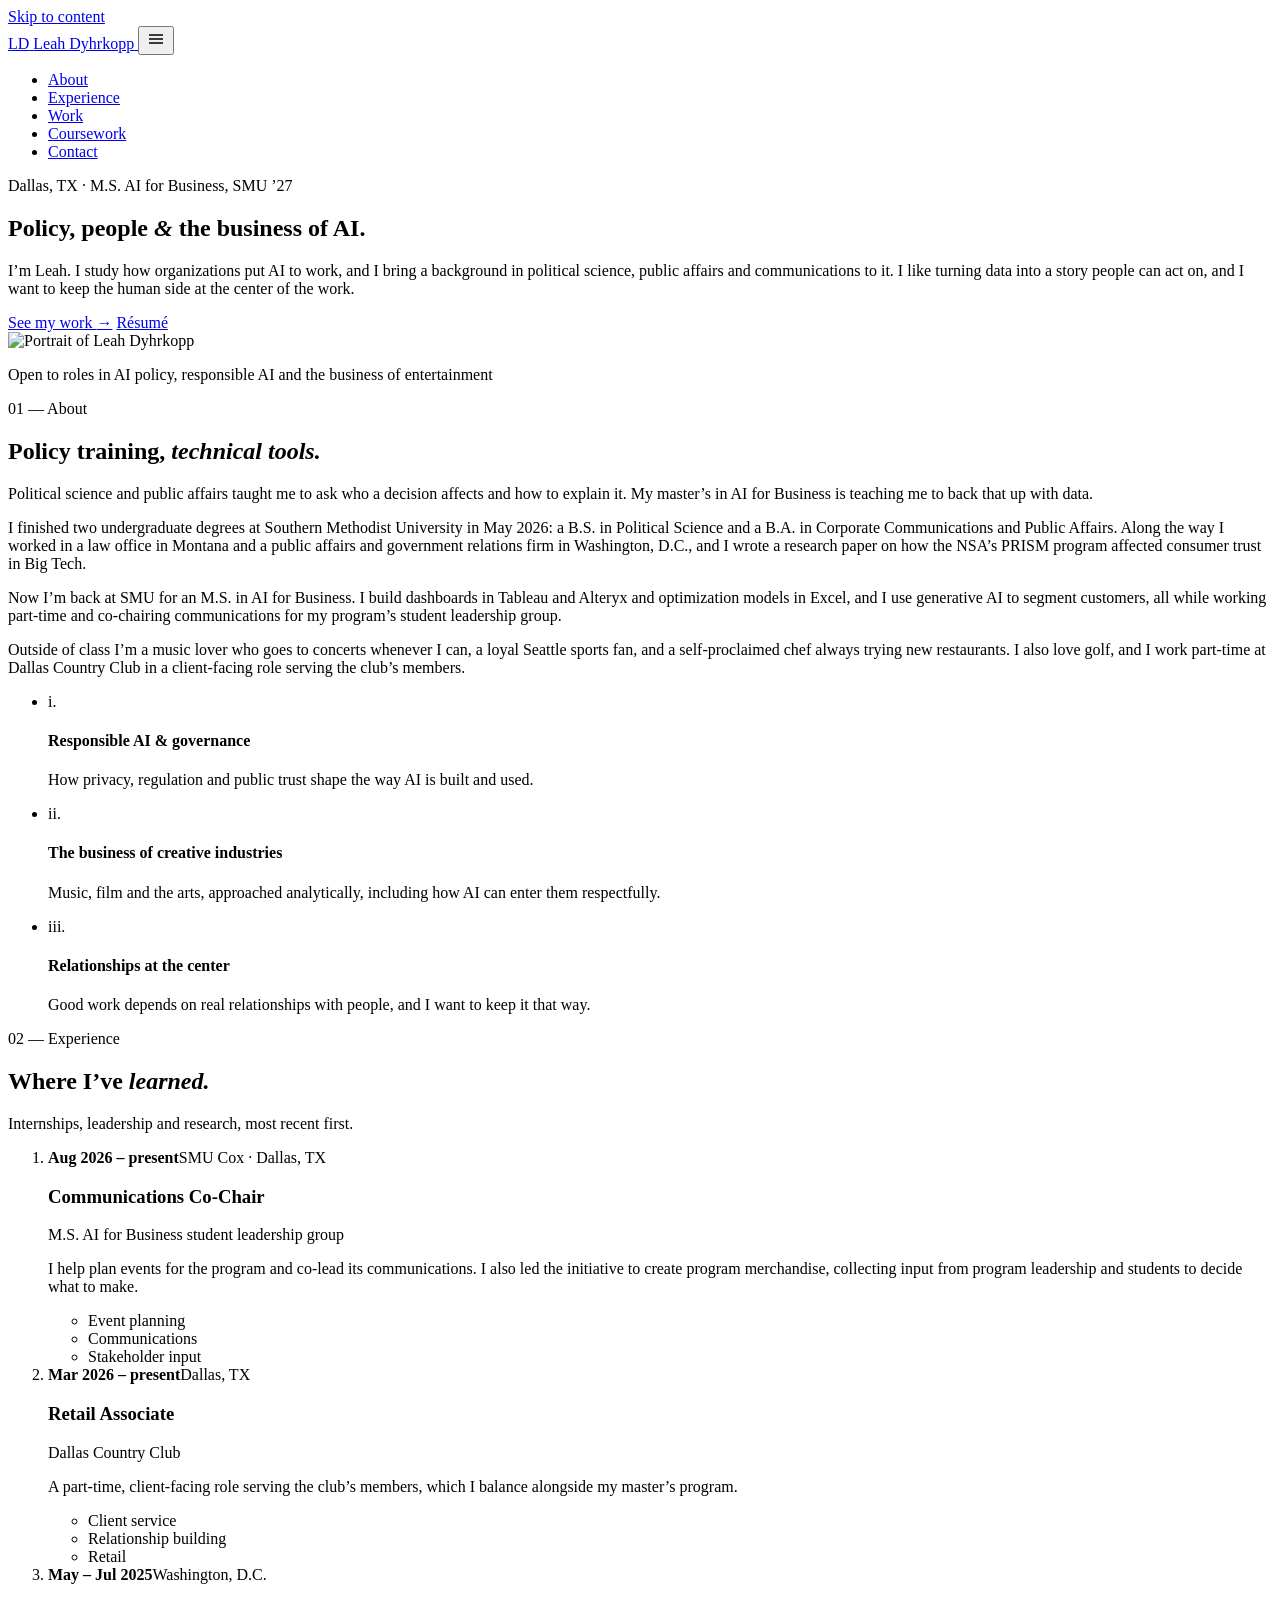
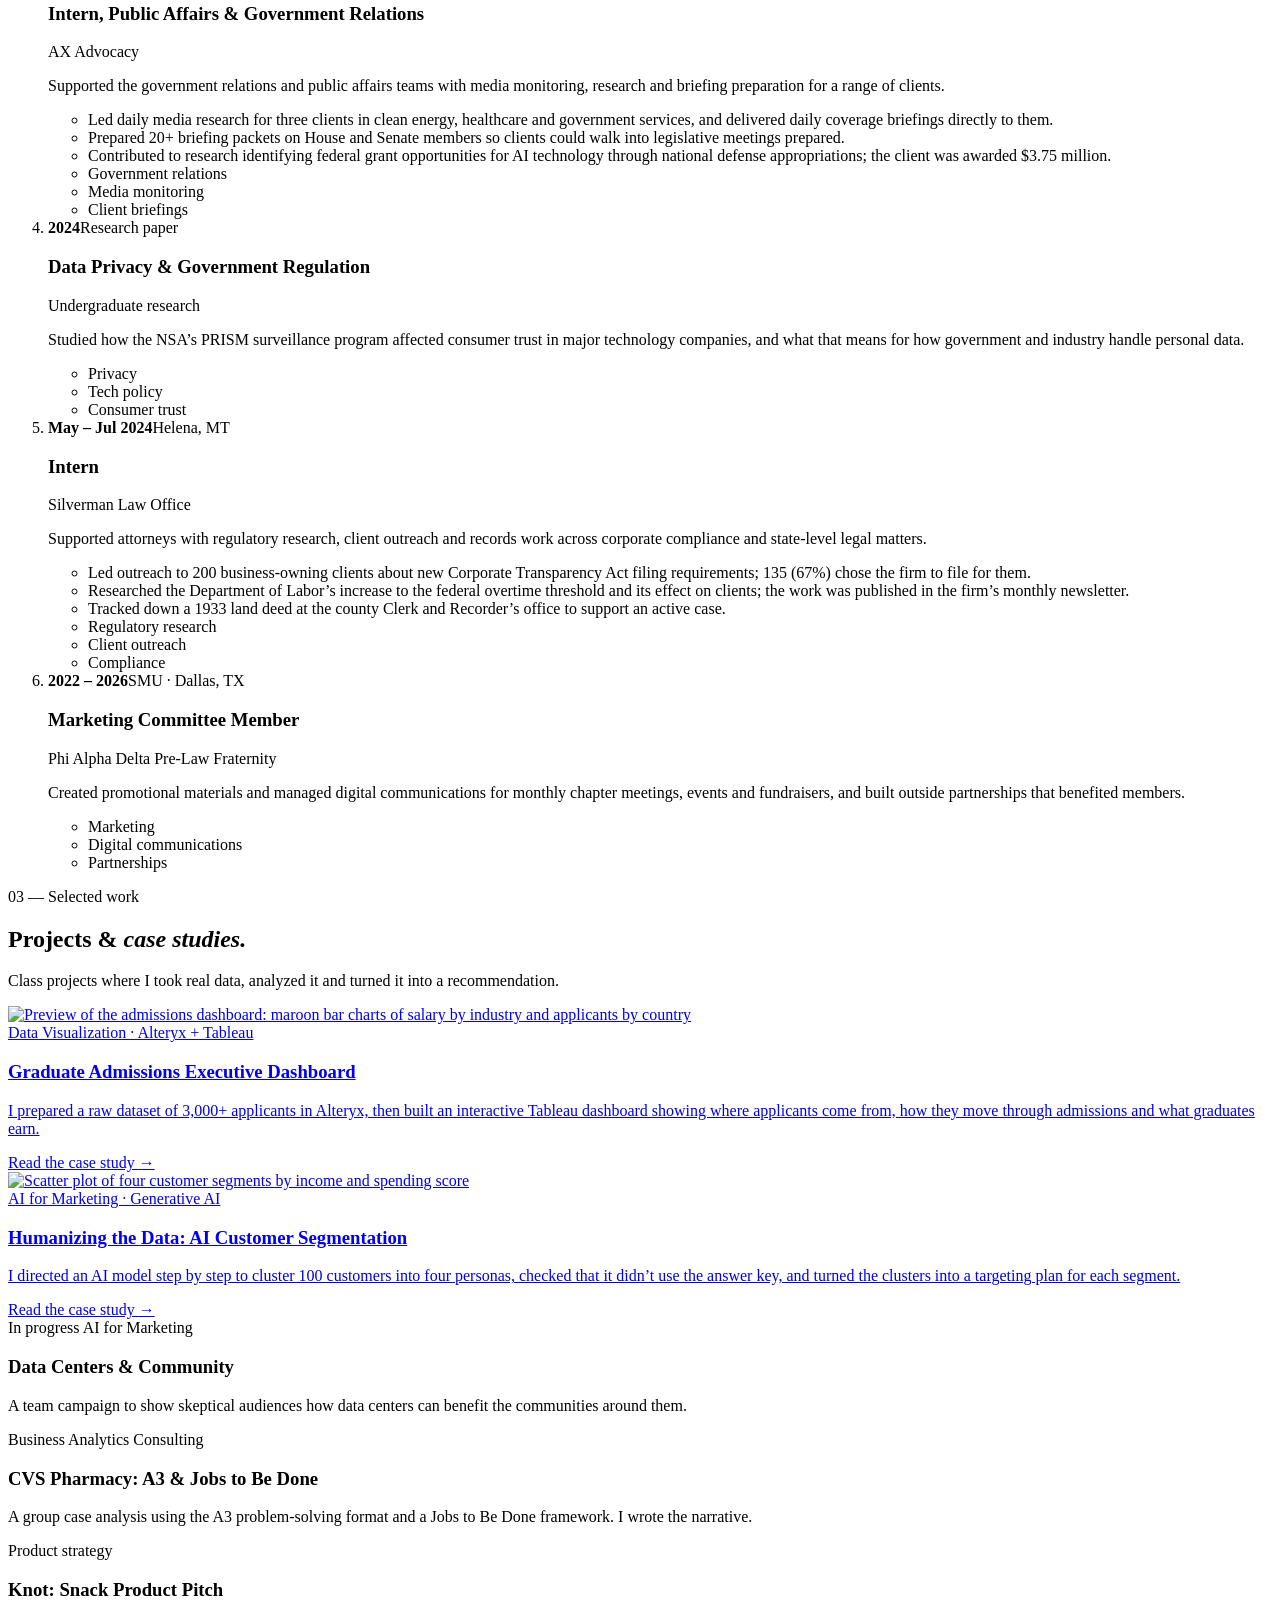
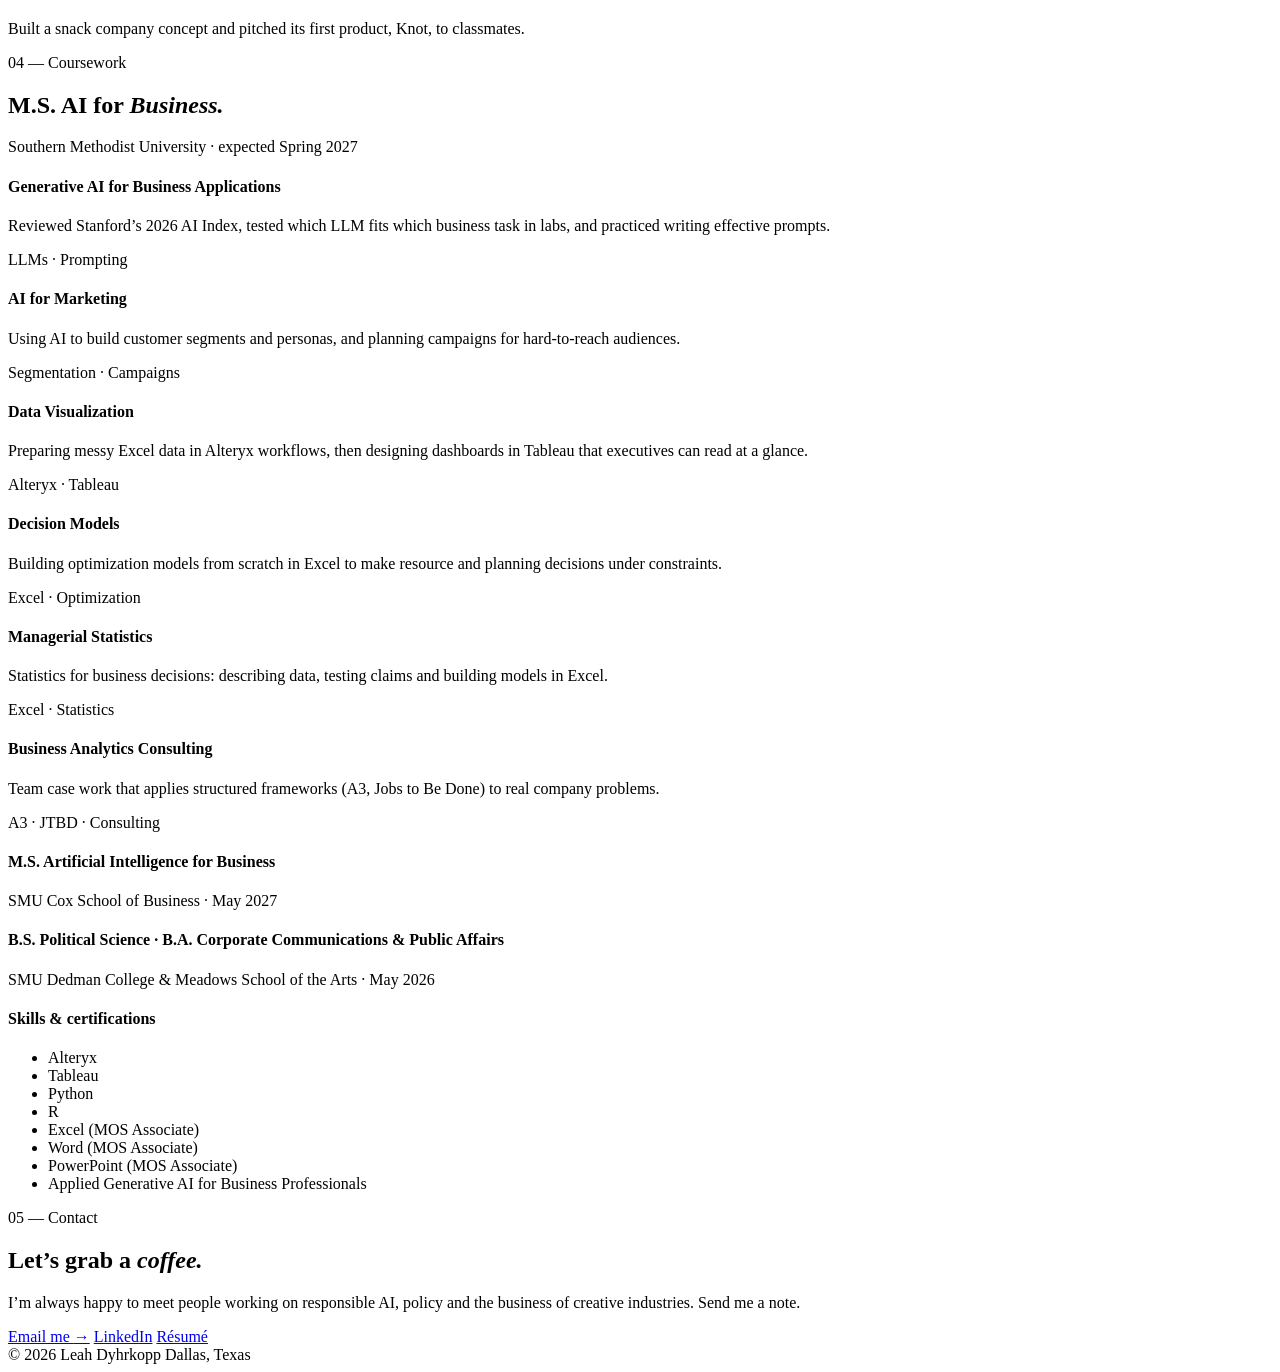
==== index.html @ 7090e940 "Add files via upload" ====
<!DOCTYPE html>
<html lang="en" class="no-js">
<head>
  <meta charset="utf-8">
  <meta name="viewport" content="width=device-width, initial-scale=1">
  <title>Leah Dyhrkopp · Policy, Communication &amp; AI for Business</title>
  <meta name="description" content="Leah Dyhrkopp is an M.S. in AI for Business candidate at SMU with a background in political science, public affairs and communications.">
  <meta property="og:title" content="Leah Dyhrkopp">
  <meta property="og:description" content="Policy, communication and the business of AI. M.S. AI for Business, SMU '27.">
  <meta property="og:type" content="website">
  <link rel="icon" href="assets/img/favicon.svg" type="image/svg+xml">
  <link rel="preconnect" href="https://fonts.googleapis.com">
  <link rel="preconnect" href="https://fonts.gstatic.com" crossorigin>
  <link href="https://fonts.googleapis.com/css2?family=Cormorant+Garamond:ital,wght@0,400;0,500;0,600;1,400;1,500&family=DM+Sans:opsz,wght@9..40,400;9..40,500;9..40,600&display=swap" rel="stylesheet">
  <link rel="stylesheet" href="assets/css/style.css">
</head>
<body>
  <a class="skip-link" href="#main">Skip to content</a>

  <header class="site-header">
    <nav class="nav wrap" aria-label="Main">
      <a class="brand" href="index.html">
        <span class="brand-mark" aria-hidden="true">LD</span>
        <span class="brand-name">Leah Dyhrkopp</span>
      </a>
      <button class="nav-toggle" aria-expanded="false" aria-controls="nav-links" aria-label="Open menu">
        <svg width="20" height="20" viewBox="0 0 20 20" fill="none" stroke="currentColor" stroke-width="1.6"><path d="M3 6h14M3 10h14M3 14h14"/></svg>
      </button>
      <ul class="nav-links" id="nav-links">
        <li><a href="#about">About</a></li>
        <li><a href="#experience">Experience</a></li>
        <li><a href="#work">Work</a></li>
        <li><a href="#coursework">Coursework</a></li>
        <li><a href="#contact">Contact</a></li>
      </ul>
    </nav>
  </header>

  <main id="main">
    <!-- ============ HERO ============ -->
    <section class="hero">
      <div class="wrap hero-grid">
        <div class="reveal">
          <p class="eyebrow">Dallas, TX · M.S. AI for Business, SMU ’27</p>
          <h1>Policy, people <em>&amp;</em> the business of AI.</h1>
          <p class="lede">I’m Leah. I study how organizations put AI to work, and I bring a background in political science, public affairs and communications to it. I like turning data into a story people can act on, and I want to keep the human side at the center of the work.</p>
          <div class="hero-actions">
            <a class="btn btn-primary" href="#work">See my work <span class="arrow" aria-hidden="true">→</span></a>
            <a class="btn btn-ghost" href="assets/Leah-Dyhrkopp-Resume.pdf" target="_blank" rel="noopener">Résumé</a>
          </div>
        </div>
        <div class="portrait-frame reveal">
          <div class="portrait-arch">
          <div class="portrait">
            <img src="assets/img/headshot.jpg" alt="Portrait of Leah Dyhrkopp" width="800" height="800">
          </div>
          </div>
          <p class="portrait-caption"><span class="dot" aria-hidden="true"></span> Open to roles in AI policy, responsible AI and the business of entertainment</p>
        </div>
      </div>
    </section>

    <!-- ============ ABOUT ============ -->
    <section class="section section-alt" id="about">
      <div class="wrap">
        <div class="section-head reveal">
          <div class="section-num">01 — About</div>
          <h2>Policy training, <em class="serif-italic">technical tools.</em></h2>
        </div>
        <div class="about-grid">
          <div class="reveal">
            <p class="lede">Political science and public affairs taught me to ask who a decision affects and how to explain it. My master’s in AI for Business is teaching me to back that up with data.</p>
            <p>I finished two undergraduate degrees at Southern Methodist University in May 2026: a B.S. in Political Science and a B.A. in Corporate Communications and Public Affairs. Along the way I worked in a law office in Montana and a public affairs and government relations firm in Washington, D.C., and I wrote a research paper on how the NSA’s PRISM program affected consumer trust in Big Tech.</p>
            <p>Now I’m back at SMU for an M.S. in AI for Business. I build dashboards in Tableau and Alteryx and optimization models in Excel, and I use generative AI to segment customers, all while working part-time and co-chairing communications for my program’s student leadership group.</p>
            <p>Outside of class I’m a music lover who goes to concerts whenever I can, a loyal Seattle sports fan, and a self-proclaimed chef always trying new restaurants. I also love golf, and I work part-time at Dallas Country Club in a client-facing role serving the club’s members.</p>
          </div>
          <ul class="values reveal">
            <li><span class="v-num">i.</span><div><h4>Responsible AI &amp; governance</h4><p>How privacy, regulation and public trust shape the way AI is built and used.</p></div></li>
            <li><span class="v-num">ii.</span><div><h4>The business of creative industries</h4><p>Music, film and the arts, approached analytically, including how AI can enter them respectfully.</p></div></li>
            <li><span class="v-num">iii.</span><div><h4>Relationships at the center</h4><p>Good work depends on real relationships with people, and I want to keep it that way.</p></div></li>
          </ul>
        </div>
      </div>
    </section>

    <!-- ============ EXPERIENCE ============ -->
    <section class="section" id="experience">
      <div class="wrap">
        <div class="section-head reveal">
          <div class="section-num">02 — Experience</div>
          <div>
            <h2>Where I’ve <em class="serif-italic">learned.</em></h2>
            <p>Internships, leadership and research, most recent first.</p>
          </div>
        </div>
        <ol class="timeline">
          <li class="reveal">
            <div class="tl-when"><strong>Aug 2026 – present</strong>SMU Cox · Dallas, TX</div>
            <div class="tl-body">
              <h3>Communications Co-Chair</h3>
              <p class="tl-org">M.S. AI for Business student leadership group</p>
              <p>I help plan events for the program and co-lead its communications. I also led the initiative to create program merchandise, collecting input from program leadership and students to decide what to make.</p>
              <ul class="tags"><li class="tag">Event planning</li><li class="tag">Communications</li><li class="tag">Stakeholder input</li></ul>
            </div>
          </li>
          <li class="reveal">
            <div class="tl-when"><strong>Mar 2026 – present</strong>Dallas, TX</div>
            <div class="tl-body">
              <h3>Retail Associate</h3>
              <p class="tl-org">Dallas Country Club</p>
              <p>A part-time, client-facing role serving the club’s members, which I balance alongside my master’s program.</p>
              <ul class="tags"><li class="tag">Client service</li><li class="tag">Relationship building</li><li class="tag">Retail</li></ul>
            </div>
          </li>
          <li class="reveal">
            <div class="tl-when"><strong>May – Jul 2025</strong>Washington, D.C.</div>
            <div class="tl-body">
              <h3>Intern, Public Affairs &amp; Government Relations</h3>
              <p class="tl-org">AX Advocacy</p>
              <p>Supported the government relations and public affairs teams with media monitoring, research and briefing preparation for a range of clients.</p>
              <ul class="tl-points">
                <li>Led daily media research for three clients in clean energy, healthcare and government services, and delivered daily coverage briefings directly to them.</li>
                <li>Prepared 20+ briefing packets on House and Senate members so clients could walk into legislative meetings prepared.</li>
                <li>Contributed to research identifying federal grant opportunities for AI technology through national defense appropriations; the client was awarded $3.75 million.</li>
              </ul>
              <ul class="tags"><li class="tag">Government relations</li><li class="tag">Media monitoring</li><li class="tag">Client briefings</li></ul>
            </div>
          </li>
          <li class="reveal">
            <div class="tl-when"><strong>2024</strong>Research paper</div>
            <div class="tl-body">
              <h3>Data Privacy &amp; Government Regulation</h3>
              <p class="tl-org">Undergraduate research</p>
              <p>Studied how the NSA’s PRISM surveillance program affected consumer trust in major technology companies, and what that means for how government and industry handle personal data.</p>
              <ul class="tags"><li class="tag">Privacy</li><li class="tag">Tech policy</li><li class="tag">Consumer trust</li></ul>
            </div>
          </li>
          <li class="reveal">
            <div class="tl-when"><strong>May – Jul 2024</strong>Helena, MT</div>
            <div class="tl-body">
              <h3>Intern</h3>
              <p class="tl-org">Silverman Law Office</p>
              <p>Supported attorneys with regulatory research, client outreach and records work across corporate compliance and state-level legal matters.</p>
              <ul class="tl-points">
                <li>Led outreach to 200 business-owning clients about new Corporate Transparency Act filing requirements; 135 (67%) chose the firm to file for them.</li>
                <li>Researched the Department of Labor’s increase to the federal overtime threshold and its effect on clients; the work was published in the firm’s monthly newsletter.</li>
                <li>Tracked down a 1933 land deed at the county Clerk and Recorder’s office to support an active case.</li>
              </ul>
              <ul class="tags"><li class="tag">Regulatory research</li><li class="tag">Client outreach</li><li class="tag">Compliance</li></ul>
            </div>
          </li>
          <li class="reveal">
            <div class="tl-when"><strong>2022 – 2026</strong>SMU · Dallas, TX</div>
            <div class="tl-body">
              <h3>Marketing Committee Member</h3>
              <p class="tl-org">Phi Alpha Delta Pre-Law Fraternity</p>
              <p>Created promotional materials and managed digital communications for monthly chapter meetings, events and fundraisers, and built outside partnerships that benefited members.</p>
              <ul class="tags"><li class="tag">Marketing</li><li class="tag">Digital communications</li><li class="tag">Partnerships</li></ul>
            </div>
          </li>
        </ol>
      </div>
    </section>

    <!-- ============ WORK ============ -->
    <section class="section section-alt" id="work">
      <div class="wrap">
        <div class="section-head reveal">
          <div class="section-num">03 — Selected work</div>
          <div>
            <h2>Projects &amp; <em class="serif-italic">case studies.</em></h2>
            <p>Class projects where I took real data, analyzed it and turned it into a recommendation.</p>
          </div>
        </div>

        <div class="work-grid">
          <a class="card card-feature reveal" href="projects/admissions-dashboard.html">
            <div class="card-visual"><img src="assets/img/dashboard-preview.svg" alt="Preview of the admissions dashboard: maroon bar charts of salary by industry and applicants by country"></div>
            <div class="card-body">
              <span class="card-meta">Data Visualization · Alteryx + Tableau</span>
              <h3>Graduate Admissions Executive Dashboard</h3>
              <p>I prepared a raw dataset of 3,000+ applicants in Alteryx, then built an interactive Tableau dashboard showing where applicants come from, how they move through admissions and what graduates earn.</p>
              <span class="card-link">Read the case study <span aria-hidden="true">→</span></span>
            </div>
          </a>

          <a class="card card-feature reveal" href="projects/market-segmentation.html">
            <div class="card-visual"><img src="assets/img/segmentation/plot-income.png" alt="Scatter plot of four customer segments by income and spending score" style="object-fit:cover;object-position:center 30%;background:#fff"></div>
            <div class="card-body">
              <span class="card-meta">AI for Marketing · Generative AI</span>
              <h3>Humanizing the Data: AI Customer Segmentation</h3>
              <p>I directed an AI model step by step to cluster 100 customers into four personas, checked that it didn’t use the answer key, and turned the clusters into a targeting plan for each segment.</p>
              <span class="card-link">Read the case study <span aria-hidden="true">→</span></span>
            </div>
          </a>

          <div class="card card-small reveal">
            <span class="status">In progress</span>
            <span class="card-meta">AI for Marketing</span>
            <h3>Data Centers &amp; Community</h3>
            <p>A team campaign to show skeptical audiences how data centers can benefit the communities around them.</p>
          </div>

          <div class="card card-small reveal">
            <span class="card-meta">Business Analytics Consulting</span>
            <h3>CVS Pharmacy: A3 &amp; Jobs to Be Done</h3>
            <p>A group case analysis using the A3 problem-solving format and a Jobs to Be Done framework. I wrote the narrative.</p>
          </div>

          <div class="card card-small reveal">
            <span class="card-meta">Product strategy</span>
            <h3>Knot: Snack Product Pitch</h3>
            <p>Built a snack company concept and pitched its first product, Knot, to classmates.</p>
          </div>
        </div>
      </div>
    </section>

    <!-- ============ COURSEWORK ============ -->
    <section class="section" id="coursework">
      <div class="wrap">
        <div class="section-head reveal">
          <div class="section-num">04 — Coursework</div>
          <div>
            <h2>M.S. AI for <em class="serif-italic">Business.</em></h2>
            <p>Southern Methodist University · expected Spring 2027</p>
          </div>
        </div>

        <div class="course-grid reveal">
          <div class="course">
            <h4>Generative AI for Business Applications</h4>
            <p>Reviewed Stanford’s 2026 AI Index, tested which LLM fits which business task in labs, and practiced writing effective prompts.</p>
            <div class="tools">LLMs · Prompting</div>
          </div>
          <div class="course">
            <h4>AI for Marketing</h4>
            <p>Using AI to build customer segments and personas, and planning campaigns for hard-to-reach audiences.</p>
            <div class="tools">Segmentation · Campaigns</div>
          </div>
          <div class="course">
            <h4>Data Visualization</h4>
            <p>Preparing messy Excel data in Alteryx workflows, then designing dashboards in Tableau that executives can read at a glance.</p>
            <div class="tools">Alteryx · Tableau</div>
          </div>
          <div class="course">
            <h4>Decision Models</h4>
            <p>Building optimization models from scratch in Excel to make resource and planning decisions under constraints.</p>
            <div class="tools">Excel · Optimization</div>
          </div>
          <div class="course">
            <h4>Managerial Statistics</h4>
            <p>Statistics for business decisions: describing data, testing claims and building models in Excel.</p>
            <div class="tools">Excel · Statistics</div>
          </div>
          <div class="course">
            <h4>Business Analytics Consulting</h4>
            <p>Team case work that applies structured frameworks (A3, Jobs to Be Done) to real company problems.</p>
            <div class="tools">A3 · JTBD · Consulting</div>
          </div>
        </div>

        <div class="edu-strip">
          <div class="edu reveal">
            <h4>M.S. Artificial Intelligence for Business</h4>
            <p>SMU Cox School of Business · May 2027</p>
          </div>
          <div class="edu reveal">
            <h4>B.S. Political Science · B.A. Corporate Communications &amp; Public Affairs</h4>
            <p>SMU Dedman College &amp; Meadows School of the Arts · May 2026</p>
          </div>
        </div>

        <div class="toolkit reveal">
          <h4>Skills &amp; certifications</h4>
          <ul class="tags">
            <li class="tag">Alteryx</li><li class="tag">Tableau</li><li class="tag">Python</li><li class="tag">R</li>
            <li class="tag">Excel (MOS Associate)</li><li class="tag">Word (MOS Associate)</li><li class="tag">PowerPoint (MOS Associate)</li>
            <li class="tag">Applied Generative AI for Business Professionals</li>
          </ul>
        </div>
      </div>
    </section>

    <!-- ============ CONTACT ============ -->
    <section class="section-dark contact" id="contact">
      <div class="wrap">
        <p class="eyebrow">05 — Contact</p>
        <h2>Let’s grab a <em>coffee.</em></h2>
        <p>I’m always happy to meet people working on responsible AI, policy and the business of creative industries. Send me a note.</p>
        <div class="contact-actions">
          <a class="btn btn-primary" href="mailto:leah.dyhr@gmail.com">Email me <span class="arrow" aria-hidden="true">→</span></a>
          <a class="btn btn-ghost" href="https://www.linkedin.com/in/leah-dyhrkopp" target="_blank" rel="noopener">LinkedIn</a>
          <a class="btn btn-ghost" href="assets/Leah-Dyhrkopp-Resume.pdf" target="_blank" rel="noopener">Résumé</a>
        </div>
      </div>
    </section>
  </main>

  <footer class="site-footer">
    <div class="wrap">
      <span>© <span data-year>2026</span> Leah Dyhrkopp</span>
      <span>Dallas, Texas</span>
    </div>
  </footer>

  <script src="assets/js/main.js"></script>
</body>
</html>
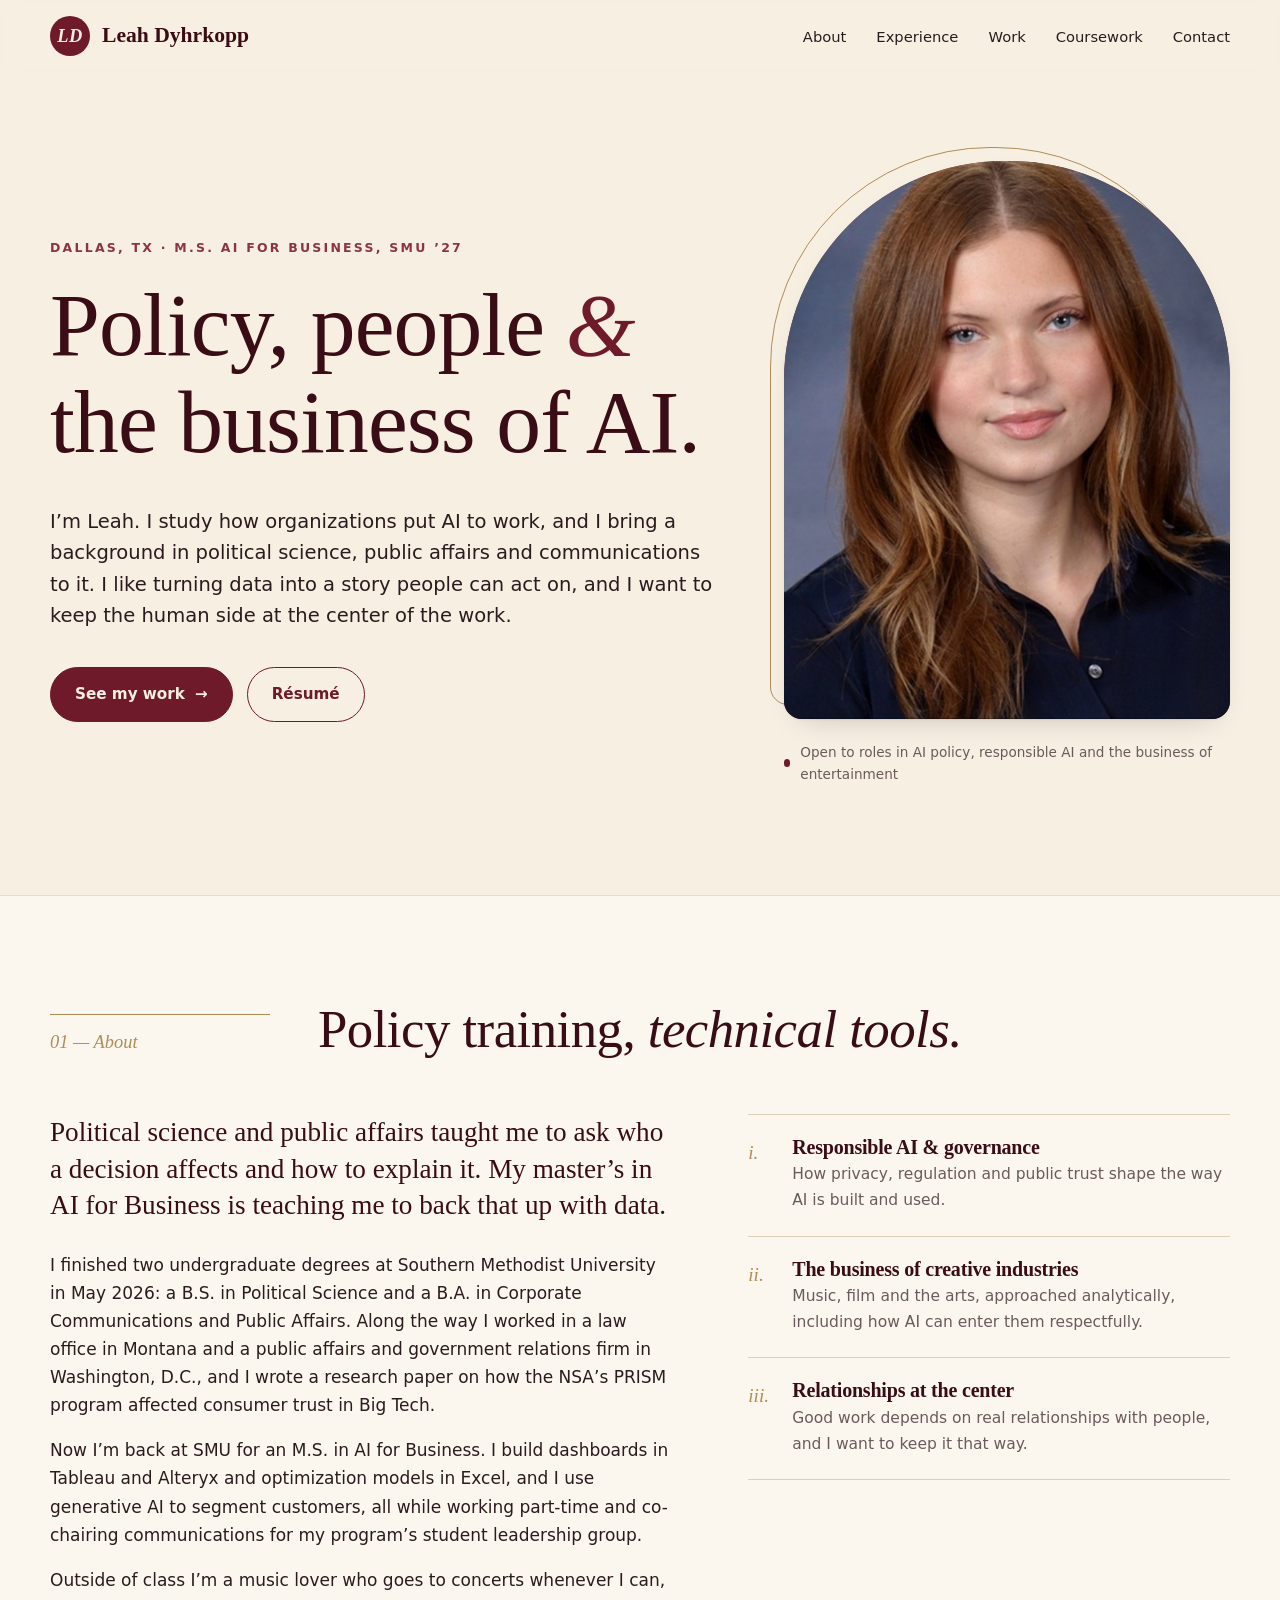
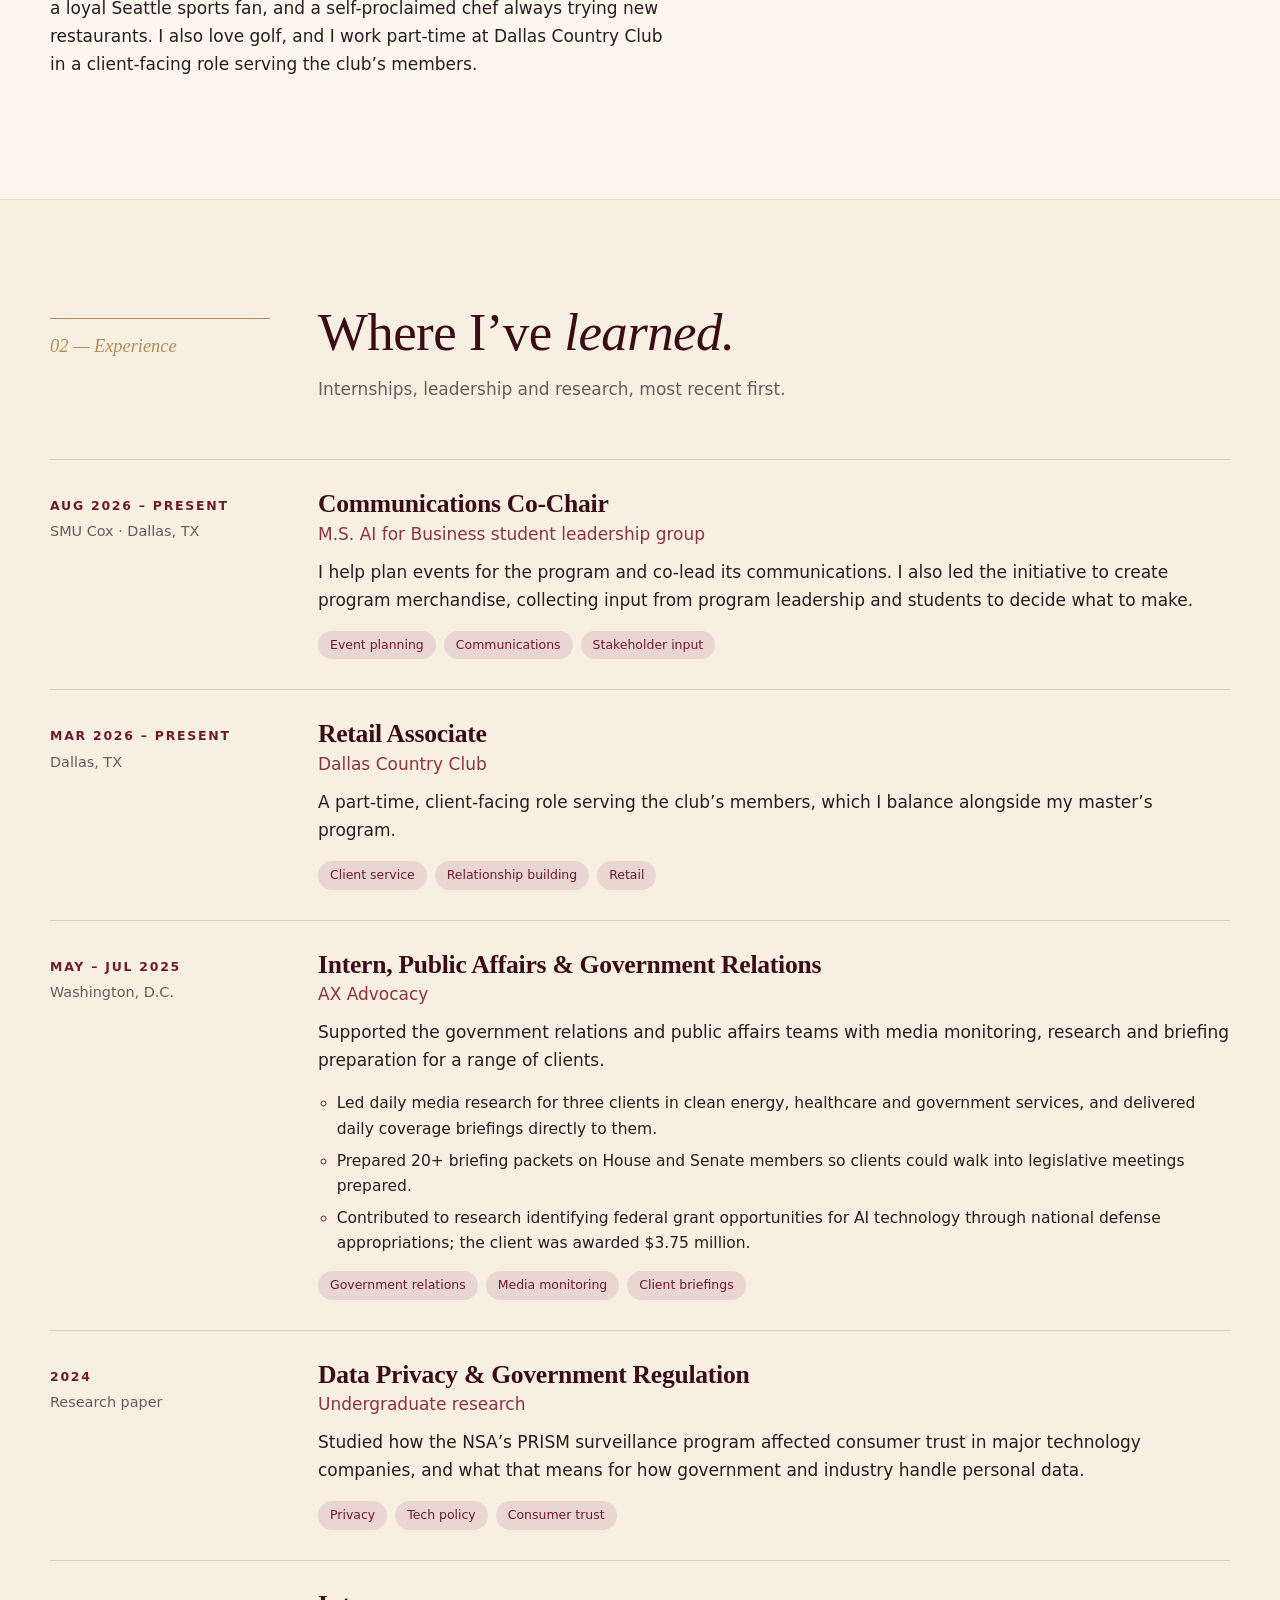
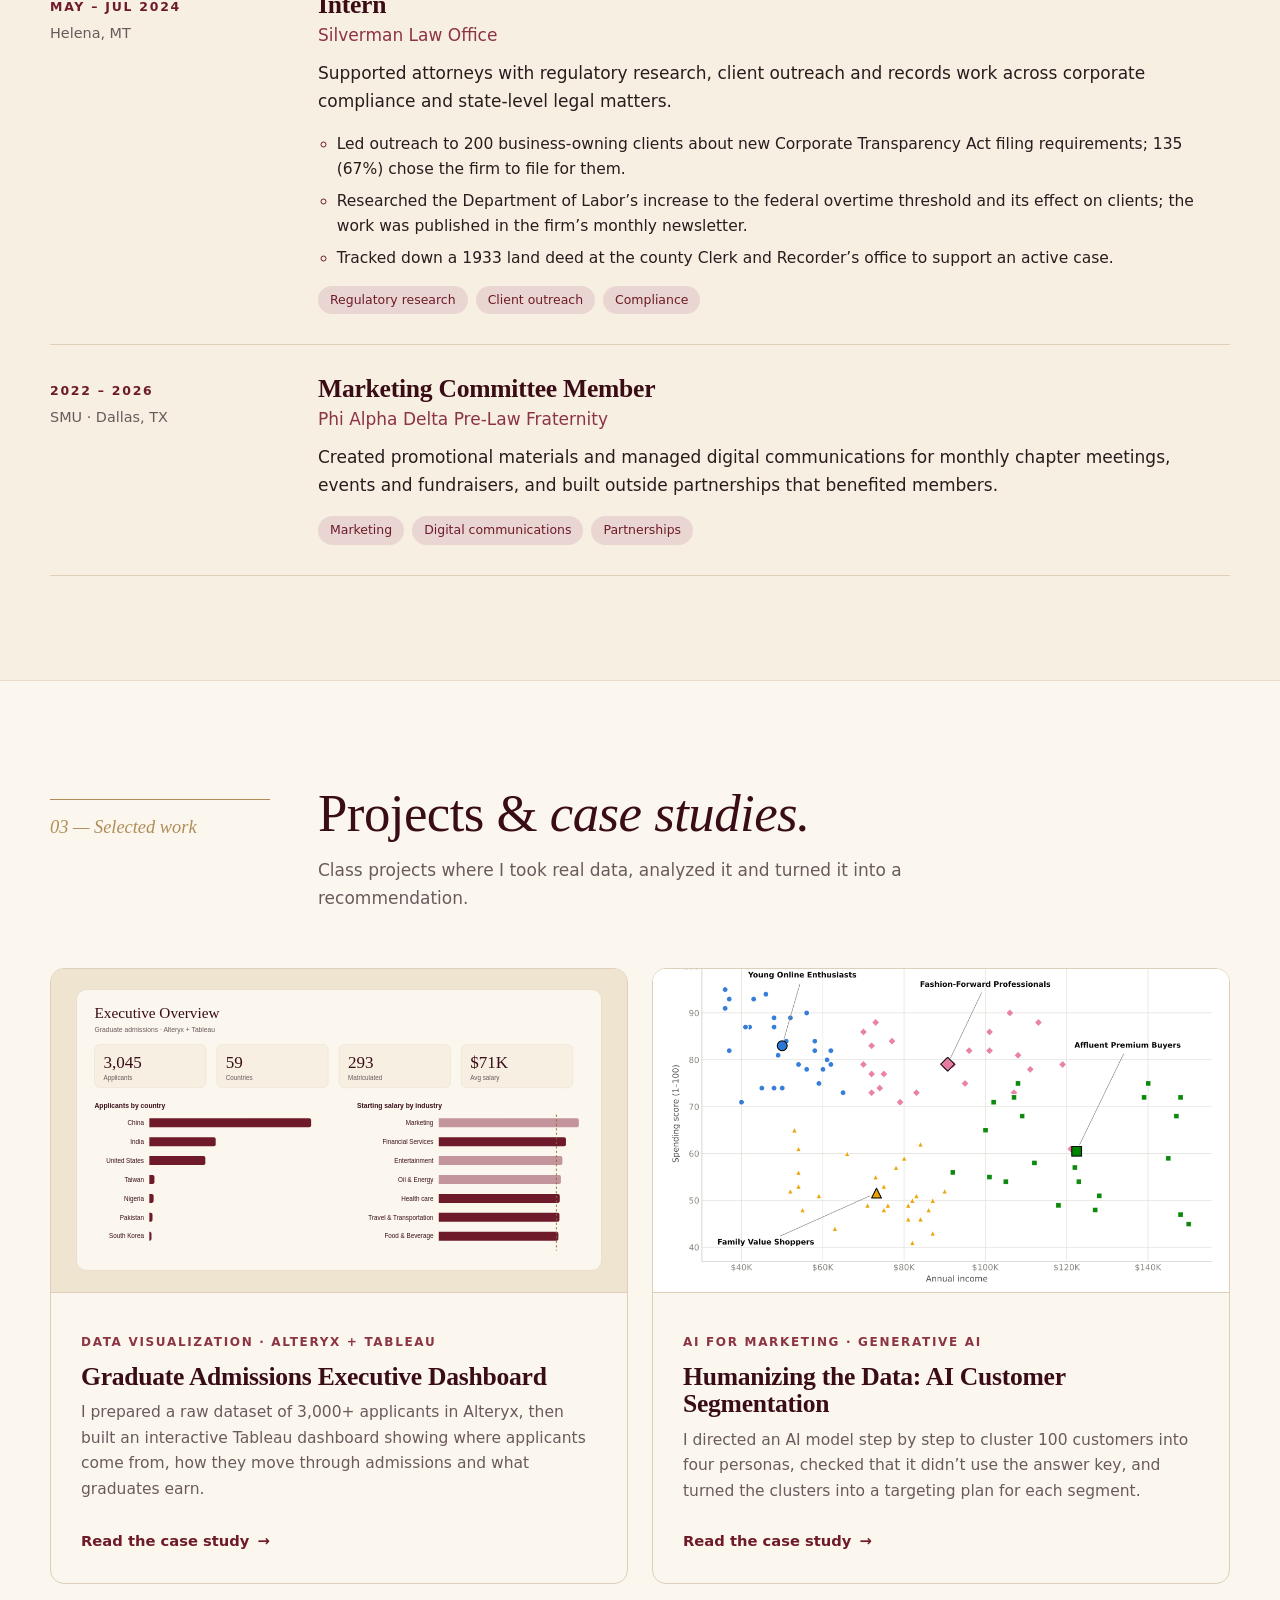
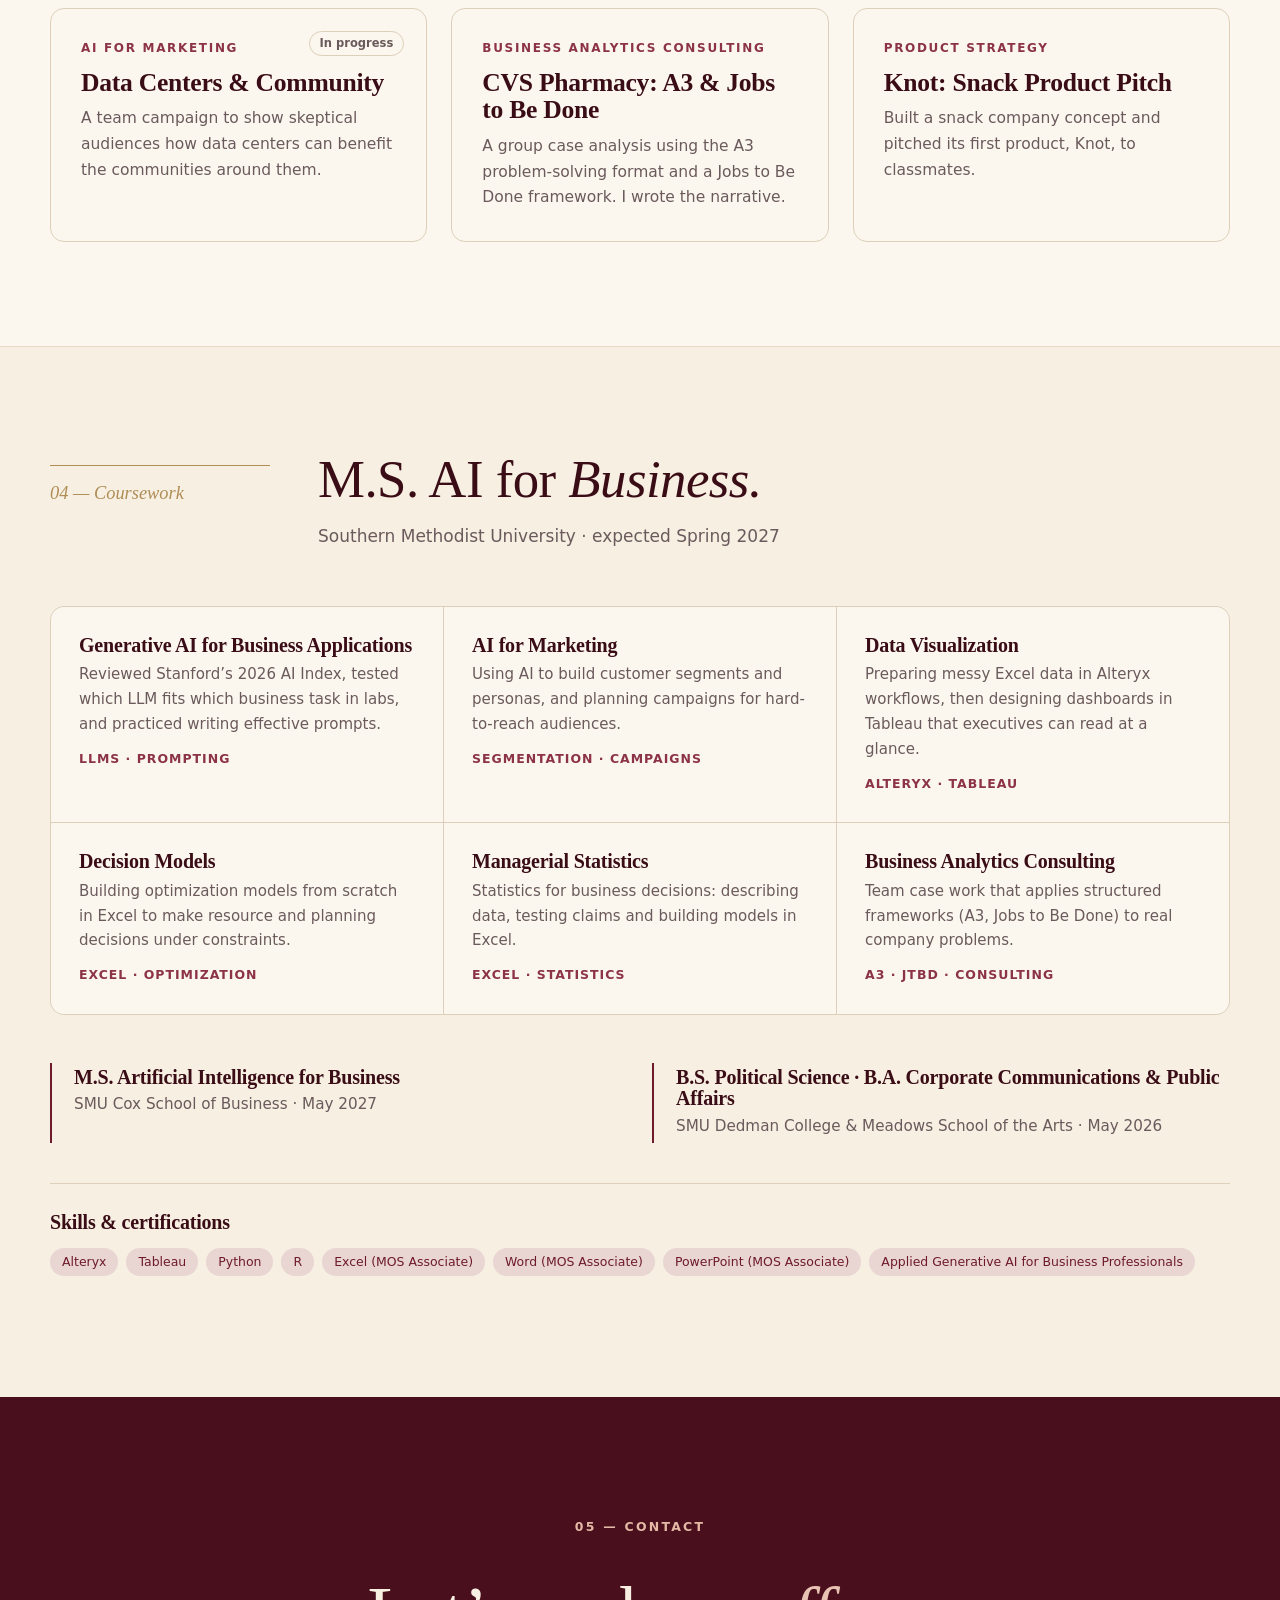
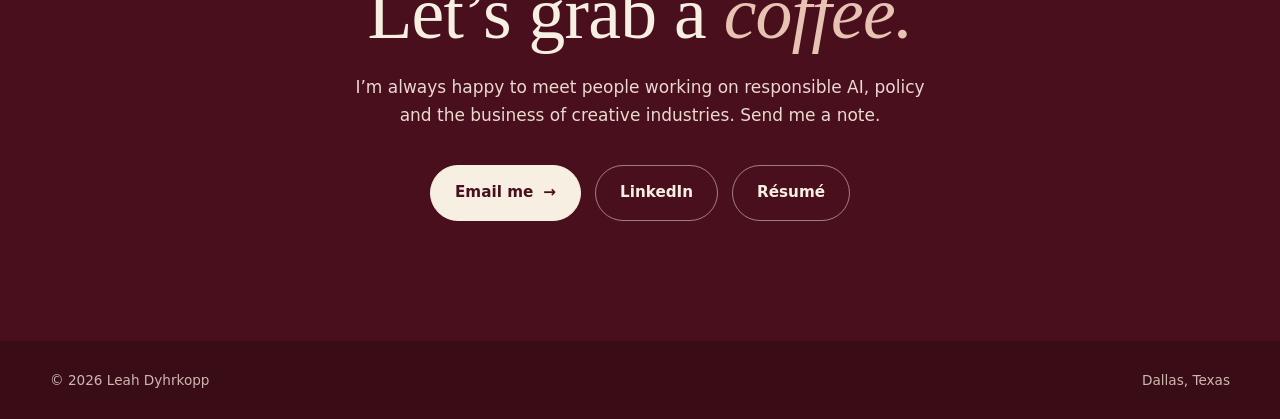
==== commit 661255a1: "Fix file links so styles, images and pages load" ====
--- a/index.html
+++ b/index.html
@@ -8,11 +8,11 @@
   <meta property="og:title" content="Leah Dyhrkopp">
   <meta property="og:description" content="Policy, communication and the business of AI. M.S. AI for Business, SMU '27.">
   <meta property="og:type" content="website">
-  <link rel="icon" href="assets/img/favicon.svg" type="image/svg+xml">
+  <link rel="icon" href="favicon.svg" type="image/svg+xml">
   <link rel="preconnect" href="https://fonts.googleapis.com">
   <link rel="preconnect" href="https://fonts.gstatic.com" crossorigin>
   <link href="https://fonts.googleapis.com/css2?family=Cormorant+Garamond:ital,wght@0,400;0,500;0,600;1,400;1,500&family=DM+Sans:opsz,wght@9..40,400;9..40,500;9..40,600&display=swap" rel="stylesheet">
-  <link rel="stylesheet" href="assets/css/style.css">
+  <link rel="stylesheet" href="style.css">
 </head>
 <body>
   <a class="skip-link" href="#main">Skip to content</a>
@@ -46,13 +46,13 @@
           <p class="lede">I’m Leah. I study how organizations put AI to work, and I bring a background in political science, public affairs and communications to it. I like turning data into a story people can act on, and I want to keep the human side at the center of the work.</p>
           <div class="hero-actions">
             <a class="btn btn-primary" href="#work">See my work <span class="arrow" aria-hidden="true">→</span></a>
-            <a class="btn btn-ghost" href="assets/Leah-Dyhrkopp-Resume.pdf" target="_blank" rel="noopener">Résumé</a>
+            <a class="btn btn-ghost" href="Leah-Dyhrkopp-Resume.pdf" target="_blank" rel="noopener">Résumé</a>
           </div>
         </div>
         <div class="portrait-frame reveal">
           <div class="portrait-arch">
           <div class="portrait">
-            <img src="assets/img/headshot.jpg" alt="Portrait of Leah Dyhrkopp" width="800" height="800">
+            <img src="headshot.jpg" alt="Portrait of Leah Dyhrkopp" width="800" height="800">
           </div>
           </div>
           <p class="portrait-caption"><span class="dot" aria-hidden="true"></span> Open to roles in AI policy, responsible AI and the business of entertainment</p>
@@ -174,8 +174,8 @@
         </div>
 
         <div class="work-grid">
-          <a class="card card-feature reveal" href="projects/admissions-dashboard.html">
-            <div class="card-visual"><img src="assets/img/dashboard-preview.svg" alt="Preview of the admissions dashboard: maroon bar charts of salary by industry and applicants by country"></div>
+          <a class="card card-feature reveal" href="admissions-dashboard.html">
+            <div class="card-visual"><img src="dashboard-preview.svg" alt="Preview of the admissions dashboard: maroon bar charts of salary by industry and applicants by country"></div>
             <div class="card-body">
               <span class="card-meta">Data Visualization · Alteryx + Tableau</span>
               <h3>Graduate Admissions Executive Dashboard</h3>
@@ -184,8 +184,8 @@
             </div>
           </a>
 
-          <a class="card card-feature reveal" href="projects/market-segmentation.html">
-            <div class="card-visual"><img src="assets/img/segmentation/plot-income.png" alt="Scatter plot of four customer segments by income and spending score" style="object-fit:cover;object-position:center 30%;background:#fff"></div>
+          <a class="card card-feature reveal" href="market-segmentation.html">
+            <div class="card-visual"><img src="plot-income.png" alt="Scatter plot of four customer segments by income and spending score" style="object-fit:cover;object-position:center 30%;background:#fff"></div>
             <div class="card-body">
               <span class="card-meta">AI for Marketing · Generative AI</span>
               <h3>Humanizing the Data: AI Customer Segmentation</h3>
@@ -291,7 +291,7 @@
         <div class="contact-actions">
           <a class="btn btn-primary" href="mailto:leah.dyhr@gmail.com">Email me <span class="arrow" aria-hidden="true">→</span></a>
           <a class="btn btn-ghost" href="https://www.linkedin.com/in/leah-dyhrkopp" target="_blank" rel="noopener">LinkedIn</a>
-          <a class="btn btn-ghost" href="assets/Leah-Dyhrkopp-Resume.pdf" target="_blank" rel="noopener">Résumé</a>
+          <a class="btn btn-ghost" href="Leah-Dyhrkopp-Resume.pdf" target="_blank" rel="noopener">Résumé</a>
         </div>
       </div>
     </section>
@@ -304,6 +304,6 @@
     </div>
   </footer>
 
-  <script src="assets/js/main.js"></script>
+  <script src="main.js"></script>
 </body>
 </html>
--- a/style.css
+++ b/style.css
@@ -0,0 +1,480 @@
+/* ==========================================================================
+   Leah Dyhrkopp — personal site
+   Palette: maroon + cream. Type: Cormorant Garamond (display) + DM Sans (text)
+   ========================================================================== */
+
+:root {
+  --maroon: #6e1a2b;
+  --maroon-deep: #4a0f1c;
+  --maroon-ink: #3a0c16;
+  --maroon-soft: #8c3346;
+  --maroon-tint: #e9d6d3;
+  --cream: #f6efe2;
+  --cream-2: #efe4d0;
+  --paper: #fbf7ef;
+  --gold: #b08d57;
+  --ink: #2b1b1e;
+  --muted: #6b5a5c;
+  --line: #ddcfb9;
+  --line-soft: #e8dcc8;
+
+  --serif: "Cormorant Garamond", "Iowan Old Style", Georgia, serif;
+  --sans: "DM Sans", system-ui, -apple-system, "Segoe UI", sans-serif;
+
+  --wrap: 1180px;
+  --radius: 14px;
+  --shadow: 0 1px 2px rgba(58, 12, 22, 0.06), 0 12px 32px -18px rgba(58, 12, 22, 0.28);
+}
+
+*,
+*::before,
+*::after { box-sizing: border-box; }
+
+html { scroll-behavior: smooth; scroll-padding-top: 88px; }
+
+body {
+  margin: 0;
+  background: var(--cream);
+  color: var(--ink);
+  font-family: var(--sans);
+  font-size: 17px;
+  line-height: 1.65;
+  -webkit-font-smoothing: antialiased;
+  text-rendering: optimizeLegibility;
+}
+
+img { max-width: 100%; display: block; }
+a { color: var(--maroon); text-decoration-thickness: 1px; text-underline-offset: 3px; }
+a:hover { color: var(--maroon-deep); }
+
+::selection { background: var(--maroon); color: var(--cream); }
+
+:focus-visible { outline: 2px solid var(--maroon); outline-offset: 3px; border-radius: 4px; }
+
+.wrap { width: min(var(--wrap), 100% - 48px); margin-inline: auto; }
+
+.skip-link {
+  position: absolute; left: -999px; top: 12px; z-index: 100;
+  background: var(--maroon); color: var(--cream); padding: 8px 14px; border-radius: 8px;
+}
+.skip-link:focus { left: 12px; }
+
+/* ---------- Type ---------- */
+
+h1, h2, h3, h4 {
+  font-family: var(--serif);
+  font-weight: 600;
+  color: var(--maroon-ink);
+  line-height: 1.08;
+  margin: 0 0 0.4em;
+  letter-spacing: -0.01em;
+}
+h1 { font-size: clamp(3rem, 7vw, 5.6rem); font-weight: 500; }
+h2 { font-size: clamp(2.2rem, 4.2vw, 3.3rem); font-weight: 500; }
+h3 { font-size: 1.6rem; }
+h4 { font-size: 1.25rem; }
+p { margin: 0 0 1em; }
+em.serif, .serif-italic { font-family: var(--serif); font-style: italic; font-weight: 500; }
+
+.eyebrow {
+  font-family: var(--sans);
+  font-size: 0.78rem;
+  font-weight: 600;
+  letter-spacing: 0.18em;
+  text-transform: uppercase;
+  color: var(--maroon-soft);
+  margin: 0 0 18px;
+}
+
+.lede { font-size: 1.22rem; line-height: 1.6; color: var(--ink); max-width: 40em; }
+.muted { color: var(--muted); }
+
+/* ---------- Header / nav ---------- */
+
+.site-header {
+  position: sticky; top: 0; z-index: 50;
+  background: rgba(246, 239, 226, 0.88);
+  backdrop-filter: saturate(1.4) blur(10px);
+  -webkit-backdrop-filter: saturate(1.4) blur(10px);
+  border-bottom: 1px solid transparent;
+  transition: border-color 0.3s ease;
+}
+.site-header.scrolled { border-bottom-color: var(--line); }
+.nav { display: flex; align-items: center; justify-content: space-between; height: 72px; }
+
+.brand { display: flex; align-items: center; gap: 12px; text-decoration: none; color: var(--maroon-ink); }
+.brand-mark {
+  width: 40px; height: 40px; border-radius: 50%;
+  display: grid; place-items: center;
+  background: var(--maroon); color: var(--cream);
+  font-family: var(--serif); font-size: 1.15rem; font-weight: 600; font-style: italic;
+  letter-spacing: 0.02em;
+}
+.brand-name { font-family: var(--serif); font-size: 1.35rem; font-weight: 600; }
+
+.nav-links { display: flex; gap: 30px; list-style: none; margin: 0; padding: 0; }
+.nav-links a {
+  font-size: 0.92rem; font-weight: 500; color: var(--ink); text-decoration: none;
+  position: relative; padding: 6px 0;
+}
+.nav-links a::after {
+  content: ""; position: absolute; left: 0; right: 0; bottom: 0; height: 1px;
+  background: var(--maroon); transform: scaleX(0); transform-origin: left;
+  transition: transform 0.3s ease;
+}
+.nav-links a:hover::after, .nav-links a[aria-current="page"]::after { transform: scaleX(1); }
+
+.nav-toggle {
+  display: none; background: none; border: 1px solid var(--line); border-radius: 10px;
+  width: 44px; height: 44px; cursor: pointer; color: var(--maroon-ink);
+}
+.nav-toggle svg { margin: auto; }
+
+@media (max-width: 820px) {
+  .nav-toggle { display: grid; place-items: center; }
+  .nav-links {
+    position: absolute; top: 72px; left: 0; right: 0;
+    flex-direction: column; gap: 0;
+    background: var(--paper); border-bottom: 1px solid var(--line);
+    padding: 8px 24px 20px;
+    display: none;
+  }
+  .nav-links.open { display: flex; }
+  .nav-links a { display: block; padding: 14px 0; border-bottom: 1px solid var(--line-soft); }
+  .nav-links a::after { display: none; }
+}
+
+/* ---------- Buttons ---------- */
+
+.btn {
+  display: inline-flex; align-items: center; gap: 10px;
+  font-family: var(--sans); font-size: 0.95rem; font-weight: 600;
+  padding: 14px 24px; border-radius: 999px; text-decoration: none;
+  border: 1px solid var(--maroon); transition: all 0.25s ease; cursor: pointer;
+}
+.btn-primary { background: var(--maroon); color: var(--cream); }
+.btn-primary:hover { background: var(--maroon-deep); color: var(--cream); transform: translateY(-1px); }
+.btn-ghost { background: transparent; color: var(--maroon); }
+.btn-ghost:hover { background: var(--maroon); color: var(--cream); }
+.btn .arrow { transition: transform 0.25s ease; }
+.btn:hover .arrow { transform: translateX(3px); }
+
+/* ---------- Hero ---------- */
+
+.hero { padding: 88px 0 96px; position: relative; overflow: hidden; }
+.hero-grid { display: grid; grid-template-columns: 1.35fr 0.9fr; gap: 64px; align-items: center; }
+.hero h1 em { color: var(--maroon); font-style: italic; }
+.hero .lede { margin: 28px 0 36px; }
+.hero-actions { display: flex; gap: 14px; flex-wrap: wrap; }
+
+.portrait {
+  position: relative; aspect-ratio: 4 / 5; border-radius: 220px 220px 18px 18px;
+  background:
+    radial-gradient(120% 80% at 30% 15%, rgba(255,255,255,0.12), transparent 60%),
+    linear-gradient(160deg, var(--maroon-soft), var(--maroon-deep));
+  box-shadow: var(--shadow);
+  display: grid; place-items: center; overflow: hidden;
+}
+.portrait img { width: 100%; height: 100%; object-fit: cover; }
+.portrait .monogram {
+  font-family: var(--serif); font-style: italic; font-weight: 500;
+  font-size: clamp(5rem, 11vw, 8.5rem); color: var(--cream); opacity: 0.92; letter-spacing: -0.02em;
+}
+.portrait-frame { position: relative; }
+.portrait-arch { position: relative; z-index: 0; }
+.portrait-arch::before {
+  content: ""; position: absolute; inset: -14px 14px 14px -14px;
+  border: 1px solid var(--gold); border-radius: 220px 220px 18px 18px; z-index: -1;
+}
+.portrait-caption {
+  margin-top: 22px; font-size: 0.85rem; color: var(--muted); display: flex; gap: 10px; align-items: center;
+}
+.dot { width: 8px; height: 8px; border-radius: 50%; background: var(--maroon); display: inline-block; }
+
+@media (max-width: 900px) {
+  .hero { padding: 56px 0 72px; }
+  .hero-grid { grid-template-columns: 1fr; gap: 48px; }
+  .portrait-frame { max-width: 320px; }
+}
+
+/* ---------- Sections ---------- */
+
+.section { padding: 104px 0; }
+.section-alt { background: var(--paper); border-block: 1px solid var(--line-soft); }
+.section-dark { background: var(--maroon-deep); color: var(--cream); }
+.section-dark h2, .section-dark h3 { color: var(--cream); }
+.section-dark .eyebrow { color: #e3b9a6; }
+
+.section-head { display: grid; grid-template-columns: 220px 1fr; gap: 48px; margin-bottom: 56px; align-items: end; }
+.section-num {
+  font-family: var(--serif); font-style: italic; font-size: 1.15rem; color: var(--gold);
+  border-top: 1px solid var(--gold); padding-top: 12px; align-self: start; margin-top: 14px;
+}
+.section-head h2 { margin: 0; }
+.section-head p { margin: 14px 0 0; color: var(--muted); max-width: 40em; }
+@media (max-width: 820px) {
+  .section { padding: 72px 0; }
+  .section-head { grid-template-columns: 1fr; gap: 12px; }
+  .section-num { margin-top: 0; width: 120px; }
+}
+
+/* About */
+.about-grid { display: grid; grid-template-columns: 1.3fr 1fr; gap: 72px; }
+.about-grid .lede { font-family: var(--serif); font-size: 1.7rem; line-height: 1.35; color: var(--maroon-ink); }
+.values { list-style: none; padding: 0; margin: 0; border-top: 1px solid var(--line); }
+.values li { padding: 22px 0; border-bottom: 1px solid var(--line); display: grid; grid-template-columns: 34px 1fr; gap: 10px; }
+.values .v-num { font-family: var(--serif); font-style: italic; color: var(--gold); font-size: 1.2rem; }
+.values h4 { margin: 0 0 4px; }
+.values p { margin: 0; color: var(--muted); font-size: 0.97rem; }
+@media (max-width: 900px) { .about-grid { grid-template-columns: 1fr; gap: 40px; } }
+
+/* Timeline */
+.timeline { list-style: none; margin: 0; padding: 0; }
+.timeline > li {
+  display: grid; grid-template-columns: 220px 1fr; gap: 48px;
+  padding: 30px 0; border-top: 1px solid var(--line);
+}
+.timeline > li:last-child { border-bottom: 1px solid var(--line); }
+.tl-when { font-size: 0.9rem; color: var(--muted); padding-top: 6px; }
+.tl-when strong { display: block; color: var(--maroon); font-weight: 600; font-size: 0.78rem; letter-spacing: 0.14em; text-transform: uppercase; margin-bottom: 4px; }
+.tl-body h3 { margin: 0 0 2px; }
+.tl-org { font-weight: 500; color: var(--maroon-soft); margin: 0 0 10px; }
+.tl-body p:last-child { margin-bottom: 0; }
+.tags { display: flex; flex-wrap: wrap; gap: 8px; margin-top: 14px; padding: 0; list-style: none; }
+.tag {
+  font-size: 0.78rem; font-weight: 500; color: var(--maroon);
+  background: var(--maroon-tint); border-radius: 999px; padding: 4px 12px;
+}
+@media (max-width: 820px) { .timeline > li { grid-template-columns: 1fr; gap: 6px; } }
+
+/* Work cards */
+.work-grid { display: grid; grid-template-columns: repeat(6, 1fr); gap: 24px; }
+.card {
+  background: var(--paper); border: 1px solid var(--line); border-radius: var(--radius);
+  padding: 30px; display: flex; flex-direction: column; gap: 10px;
+  transition: transform 0.3s ease, box-shadow 0.3s ease, border-color 0.3s ease;
+  color: inherit; text-decoration: none; position: relative;
+}
+a.card:hover { transform: translateY(-4px); box-shadow: var(--shadow); border-color: var(--maroon-soft); color: inherit; }
+.card h3 { margin: 0; }
+.card p { margin: 0; color: var(--muted); font-size: 0.97rem; }
+.card .card-meta { font-size: 0.75rem; font-weight: 600; letter-spacing: 0.14em; text-transform: uppercase; color: var(--maroon-soft); }
+.card .card-link { margin-top: auto; padding-top: 14px; font-weight: 600; font-size: 0.92rem; color: var(--maroon); display: inline-flex; gap: 8px; }
+.card-feature { grid-column: span 3; padding: 0; overflow: hidden; }
+.card-feature .card-body { padding: 30px; display: flex; flex-direction: column; gap: 10px; flex: 1; }
+.card-feature .card-visual { aspect-ratio: 16 / 9; background: var(--cream-2); border-bottom: 1px solid var(--line); overflow: hidden; }
+.card-feature .card-visual img, .card-feature .card-visual svg { width: 100%; height: 100%; object-fit: cover; }
+.card-small { grid-column: span 2; }
+.card-small .status {
+  position: absolute; top: 22px; right: 22px; font-size: 0.72rem; font-weight: 600;
+  color: var(--muted); border: 1px solid var(--line); border-radius: 999px; padding: 2px 10px;
+}
+@media (max-width: 960px) {
+  .work-grid { grid-template-columns: 1fr 1fr; }
+  .card-feature, .card-small { grid-column: span 1; }
+}
+@media (max-width: 640px) { .work-grid { grid-template-columns: 1fr; } }
+
+/* Coursework */
+.course-grid { display: grid; grid-template-columns: repeat(3, 1fr); gap: 1px; background: var(--line); border: 1px solid var(--line); border-radius: var(--radius); overflow: hidden; }
+.course { background: var(--paper); padding: 28px; }
+.course h4 { margin: 0 0 6px; color: var(--maroon-ink); }
+.course p { margin: 0; font-size: 0.94rem; color: var(--muted); }
+.course .tools { margin-top: 12px; font-size: 0.78rem; font-weight: 600; letter-spacing: 0.08em; color: var(--maroon-soft); text-transform: uppercase; }
+@media (max-width: 900px) { .course-grid { grid-template-columns: 1fr 1fr; } }
+@media (max-width: 600px) { .course-grid { grid-template-columns: 1fr; } }
+
+.edu-strip { display: grid; grid-template-columns: repeat(2, 1fr); gap: 24px; margin-top: 48px; }
+.edu { border-left: 2px solid var(--maroon); padding: 4px 0 4px 22px; }
+.edu h4 { margin: 0 0 4px; }
+.edu p { margin: 0; color: var(--muted); font-size: 0.95rem; }
+@media (max-width: 700px) { .edu-strip { grid-template-columns: 1fr; } }
+
+/* Contact */
+.contact { text-align: center; padding: 120px 0; }
+.contact h2 { font-size: clamp(2.6rem, 6vw, 4.6rem); max-width: 14em; margin: 0 auto 20px; }
+.contact h2 em { color: #e8c3b3; }
+.contact p { color: #e9d9cf; max-width: 34em; margin: 0 auto 36px; }
+.contact .btn-primary { background: var(--cream); color: var(--maroon-deep); border-color: var(--cream); }
+.contact .btn-primary:hover { background: #fff; color: var(--maroon-deep); }
+.contact .btn-ghost { color: var(--cream); border-color: rgba(246,239,226,0.5); }
+.contact .btn-ghost:hover { background: rgba(246,239,226,0.1); color: var(--cream); }
+.contact-actions { display: flex; gap: 14px; justify-content: center; flex-wrap: wrap; }
+
+.site-footer { background: var(--maroon-ink); color: #cdb8b0; font-size: 0.85rem; padding: 28px 0; }
+.site-footer .wrap { display: flex; justify-content: space-between; gap: 16px; flex-wrap: wrap; }
+.site-footer a { color: #ead7cc; }
+
+/* ---------- Project pages ---------- */
+
+.project-hero { padding: 72px 0 56px; border-bottom: 1px solid var(--line); }
+.back-link { display: inline-flex; gap: 8px; font-size: 0.9rem; font-weight: 500; text-decoration: none; margin-bottom: 36px; }
+.project-hero h1 { font-size: clamp(2.6rem, 6vw, 4.6rem); max-width: 15em; }
+.project-hero .lede { margin-top: 20px; }
+
+.meta-row { display: grid; grid-template-columns: repeat(4, 1fr); gap: 24px; margin-top: 48px; padding-top: 28px; border-top: 1px solid var(--line); }
+.meta-row dt { font-size: 0.72rem; font-weight: 600; letter-spacing: 0.16em; text-transform: uppercase; color: var(--maroon-soft); margin-bottom: 6px; }
+.meta-row dd { margin: 0; font-size: 0.97rem; }
+@media (max-width: 760px) { .meta-row { grid-template-columns: 1fr 1fr; } }
+
+.prose { max-width: 720px; }
+.prose h2 { font-size: clamp(1.9rem, 3.4vw, 2.6rem); margin-top: 0; }
+.prose p, .prose li { font-size: 1.05rem; }
+.prose ul { padding-left: 1.2em; }
+.prose li { margin-bottom: 0.5em; }
+.prose li::marker { color: var(--maroon); }
+
+.split { display: grid; grid-template-columns: 260px 1fr; gap: 56px; }
+.split + .split { margin-top: 72px; }
+.split-label { font-family: var(--serif); font-style: italic; font-size: 1.2rem; color: var(--gold); border-top: 1px solid var(--gold); padding-top: 12px; align-self: start; }
+@media (max-width: 820px) { .split { grid-template-columns: 1fr; gap: 16px; } .split-label { width: 160px; } }
+
+.steps { list-style: none; padding: 0; margin: 0; display: grid; grid-template-columns: repeat(3, 1fr); gap: 20px; counter-reset: step; }
+.steps li { background: var(--paper); border: 1px solid var(--line); border-radius: var(--radius); padding: 26px; counter-increment: step; }
+.steps li::before { content: "0" counter(step); font-family: var(--serif); font-style: italic; font-size: 1.6rem; color: var(--maroon); display: block; margin-bottom: 8px; }
+.steps h4 { margin: 0 0 6px; }
+.steps p { margin: 0; font-size: 0.95rem; color: var(--muted); }
+@media (max-width: 860px) { .steps { grid-template-columns: 1fr; } }
+
+.stat-row { display: grid; grid-template-columns: repeat(4, 1fr); gap: 1px; background: var(--line); border: 1px solid var(--line); border-radius: var(--radius); overflow: hidden; }
+.stat { background: var(--paper); padding: 24px 26px; }
+.stat .num { font-family: var(--serif); font-size: 2.7rem; font-weight: 500; color: var(--maroon-ink); line-height: 1; }
+.stat .label { font-size: 0.85rem; color: var(--muted); margin-top: 8px; }
+@media (max-width: 760px) { .stat-row { grid-template-columns: 1fr 1fr; } }
+
+.callout {
+  background: var(--paper); border: 1px solid var(--line); border-left: 3px solid var(--maroon);
+  border-radius: 0 var(--radius) var(--radius) 0; padding: 22px 26px; margin: 28px 0;
+}
+.callout p:last-child { margin-bottom: 0; }
+
+.findings { list-style: none; padding: 0; margin: 0; display: grid; gap: 0; border-top: 1px solid var(--line); }
+.findings li { padding: 22px 0; border-bottom: 1px solid var(--line); display: grid; grid-template-columns: 140px 1fr; gap: 24px; align-items: baseline; }
+.findings .big { font-family: var(--serif); font-size: 2.3rem; color: var(--maroon); line-height: 1; }
+.findings p { margin: 0; }
+@media (max-width: 640px) { .findings li { grid-template-columns: 1fr; gap: 6px; } }
+
+.next-project { display: flex; justify-content: space-between; align-items: center; gap: 24px; padding: 40px 0; border-top: 1px solid var(--line); flex-wrap: wrap; }
+.next-project a.title { font-family: var(--serif); font-size: 2rem; text-decoration: none; color: var(--maroon-ink); }
+.next-project a.title:hover { color: var(--maroon); }
+
+/* ---------- Dashboard (admissions) ---------- */
+
+.dash {
+  background: var(--paper); border: 1px solid var(--line); border-radius: 18px;
+  padding: 28px; box-shadow: var(--shadow);
+}
+.dash-head { display: flex; justify-content: space-between; align-items: flex-start; gap: 20px; flex-wrap: wrap; padding-bottom: 20px; border-bottom: 1px solid var(--line-soft); margin-bottom: 24px; }
+.dash-head h3 { margin: 0; font-size: 1.7rem; }
+.dash-head p { margin: 4px 0 0; color: var(--muted); font-size: 0.92rem; }
+.dash-controls { display: flex; gap: 12px; align-items: center; flex-wrap: wrap; }
+
+.filter-chip {
+  display: none; align-items: center; gap: 8px;
+  background: var(--maroon); color: var(--cream); border: 0; border-radius: 999px;
+  padding: 7px 14px; font: 600 0.82rem var(--sans); cursor: pointer;
+}
+.filter-chip.show { display: inline-flex; }
+
+.seg { display: inline-flex; border: 1px solid var(--line); border-radius: 999px; padding: 3px; background: var(--cream); }
+.seg button {
+  border: 0; background: transparent; padding: 6px 14px; border-radius: 999px;
+  font: 600 0.82rem var(--sans); color: var(--muted); cursor: pointer;
+}
+.seg button[aria-pressed="true"] { background: var(--maroon); color: var(--cream); }
+
+.dash-grid { display: grid; grid-template-columns: 1fr 1fr; gap: 28px; }
+.panel { min-width: 0; }
+.panel-wide { grid-column: 1 / -1; }
+.panel h4 { font-family: var(--sans); font-size: 0.95rem; font-weight: 600; color: var(--ink); margin: 0 0 2px; }
+.panel .sub { font-size: 0.82rem; color: var(--muted); margin: 0 0 12px; }
+.chart { width: 100%; position: relative; }
+.chart svg { display: block; width: 100%; height: auto; overflow: visible; }
+.chart text { font-family: var(--sans); }
+.bar { cursor: pointer; transition: opacity 0.2s ease; }
+.hit { fill: transparent; cursor: pointer; }
+@media (max-width: 860px) { .dash-grid { grid-template-columns: 1fr; } .dash { padding: 20px; } }
+
+.kpis { display: grid; grid-template-columns: repeat(4, 1fr); gap: 16px; margin-bottom: 28px; }
+.kpi { border: 1px solid var(--line-soft); border-radius: 12px; padding: 16px 18px; background: var(--cream); }
+.kpi .k-num { font-family: var(--serif); font-size: 2.1rem; color: var(--maroon-ink); line-height: 1; }
+.kpi .k-label { font-size: 0.8rem; color: var(--muted); margin-top: 6px; }
+@media (max-width: 700px) { .kpis { grid-template-columns: 1fr 1fr; } }
+
+.tooltip {
+  position: fixed; pointer-events: none; z-index: 200;
+  background: var(--maroon-ink); color: var(--cream);
+  font: 500 0.82rem/1.45 var(--sans); padding: 9px 12px; border-radius: 8px;
+  box-shadow: 0 8px 24px -8px rgba(0,0,0,0.4);
+  opacity: 0; transform: translateY(4px); transition: opacity 0.12s ease, transform 0.12s ease;
+  max-width: 240px;
+}
+.tooltip.show { opacity: 1; transform: translateY(0); }
+.tooltip strong { display: block; font-weight: 600; margin-bottom: 2px; }
+.tooltip .t-muted { color: #d9c2bb; }
+
+details.data-table { margin-top: 24px; border-top: 1px solid var(--line-soft); padding-top: 16px; }
+details.data-table summary { cursor: pointer; font-weight: 600; font-size: 0.9rem; color: var(--maroon); }
+.tbl-wrap { overflow-x: auto; }
+table.tbl { width: 100%; border-collapse: collapse; font-size: 0.88rem; margin-top: 14px; }
+.tbl th, .tbl td { text-align: left; padding: 8px 10px; border-bottom: 1px solid var(--line-soft); }
+.tbl th { font-size: 0.74rem; letter-spacing: 0.1em; text-transform: uppercase; color: var(--maroon-soft); font-weight: 600; }
+.tbl td.num, .tbl th.num { text-align: right; font-variant-numeric: tabular-nums; }
+
+.embed-slot {
+  border: 1px dashed var(--maroon-soft); border-radius: var(--radius); padding: 28px; text-align: center;
+  color: var(--muted); background: rgba(255,255,255,0.35); font-size: 0.95rem;
+}
+
+/* ---------- Segmentation ---------- */
+
+.segments { display: grid; grid-template-columns: repeat(4, 1fr); gap: 18px; }
+.segment {
+  background: var(--paper); border: 1px solid var(--line); border-radius: var(--radius);
+  padding: 24px; border-top: 6px solid var(--seg, var(--maroon));
+}
+.segment h4 { margin: 0 0 4px; font-size: 1.35rem; }
+.segment .persona { font-family: var(--serif); font-style: italic; font-size: 1.1rem; color: var(--maroon-soft); margin: 0 0 14px; }
+.segment dl { margin: 0; display: grid; grid-template-columns: 1fr auto; gap: 6px 12px; font-size: 0.9rem; }
+.segment dt { color: var(--muted); }
+.segment dd { margin: 0; font-weight: 600; font-variant-numeric: tabular-nums; text-align: right; }
+.segment .buys { margin: 14px 0 0; font-size: 0.86rem; color: var(--muted); border-top: 1px solid var(--line-soft); padding-top: 12px; }
+@media (max-width: 1000px) { .segments { grid-template-columns: 1fr 1fr; } }
+@media (max-width: 560px) { .segments { grid-template-columns: 1fr; } }
+
+.figure { margin: 0; }
+.figure + .figure { margin-top: 56px; }
+.figure-grid { display: grid; grid-template-columns: 1.6fr 1fr; gap: 40px; align-items: center; }
+.figure img { background: #fff; border: 1px solid var(--line); border-radius: var(--radius); padding: 10px; }
+.figure figcaption h4 { margin: 0 0 10px; }
+.figure figcaption p { color: var(--muted); font-size: 0.97rem; }
+.figure figcaption .fig-num { font-size: 0.74rem; font-weight: 600; letter-spacing: 0.16em; text-transform: uppercase; color: var(--maroon-soft); margin-bottom: 8px; display: block; }
+@media (max-width: 900px) { .figure-grid { grid-template-columns: 1fr; gap: 20px; } }
+
+table.prompt-table { width: 100%; border-collapse: separate; border-spacing: 0; background: var(--paper); border: 1px solid var(--line); border-radius: var(--radius); overflow: hidden; font-size: 0.95rem; }
+.prompt-table th, .prompt-table td { padding: 16px 18px; text-align: left; vertical-align: top; border-bottom: 1px solid var(--line-soft); }
+.prompt-table tr:last-child td { border-bottom: 0; }
+.prompt-table th { background: var(--cream-2); font-size: 0.74rem; letter-spacing: 0.12em; text-transform: uppercase; color: var(--maroon-soft); }
+.prompt-table td:first-child { font-family: var(--serif); font-style: italic; font-size: 1.3rem; color: var(--maroon); width: 60px; }
+.prompt-table q { font-style: italic; }
+
+/* ---------- Reveal on scroll ---------- */
+
+.reveal { opacity: 0; transform: translateY(18px); transition: opacity 0.8s ease, transform 0.8s ease; }
+.reveal.in { opacity: 1; transform: none; }
+@media (prefers-reduced-motion: reduce) {
+  html { scroll-behavior: auto; }
+  .reveal { opacity: 1; transform: none; transition: none; }
+  * { transition-duration: 0s !important; }
+}
+.no-js .reveal { opacity: 1; transform: none; }
+
+.prompt-table td.seg-name { font-family: var(--sans); font-style: normal; font-size: 0.95rem; color: var(--ink); width: auto; }
+code { font-family: ui-monospace, "SF Mono", Menlo, monospace; font-size: 0.85em; background: var(--cream-2); padding: 1px 5px; border-radius: 4px; color: var(--maroon-ink); }
+
+.tl-points { margin: 0 0 4px; padding-left: 1.1em; }
+.tl-points li { margin-bottom: 6px; font-size: 0.97rem; }
+.tl-points li::marker { color: var(--maroon); }
+.toolkit { margin-top: 40px; padding-top: 28px; border-top: 1px solid var(--line); }
+.toolkit h4 { margin: 0; }
+.portrait img { object-position: center 30%; }
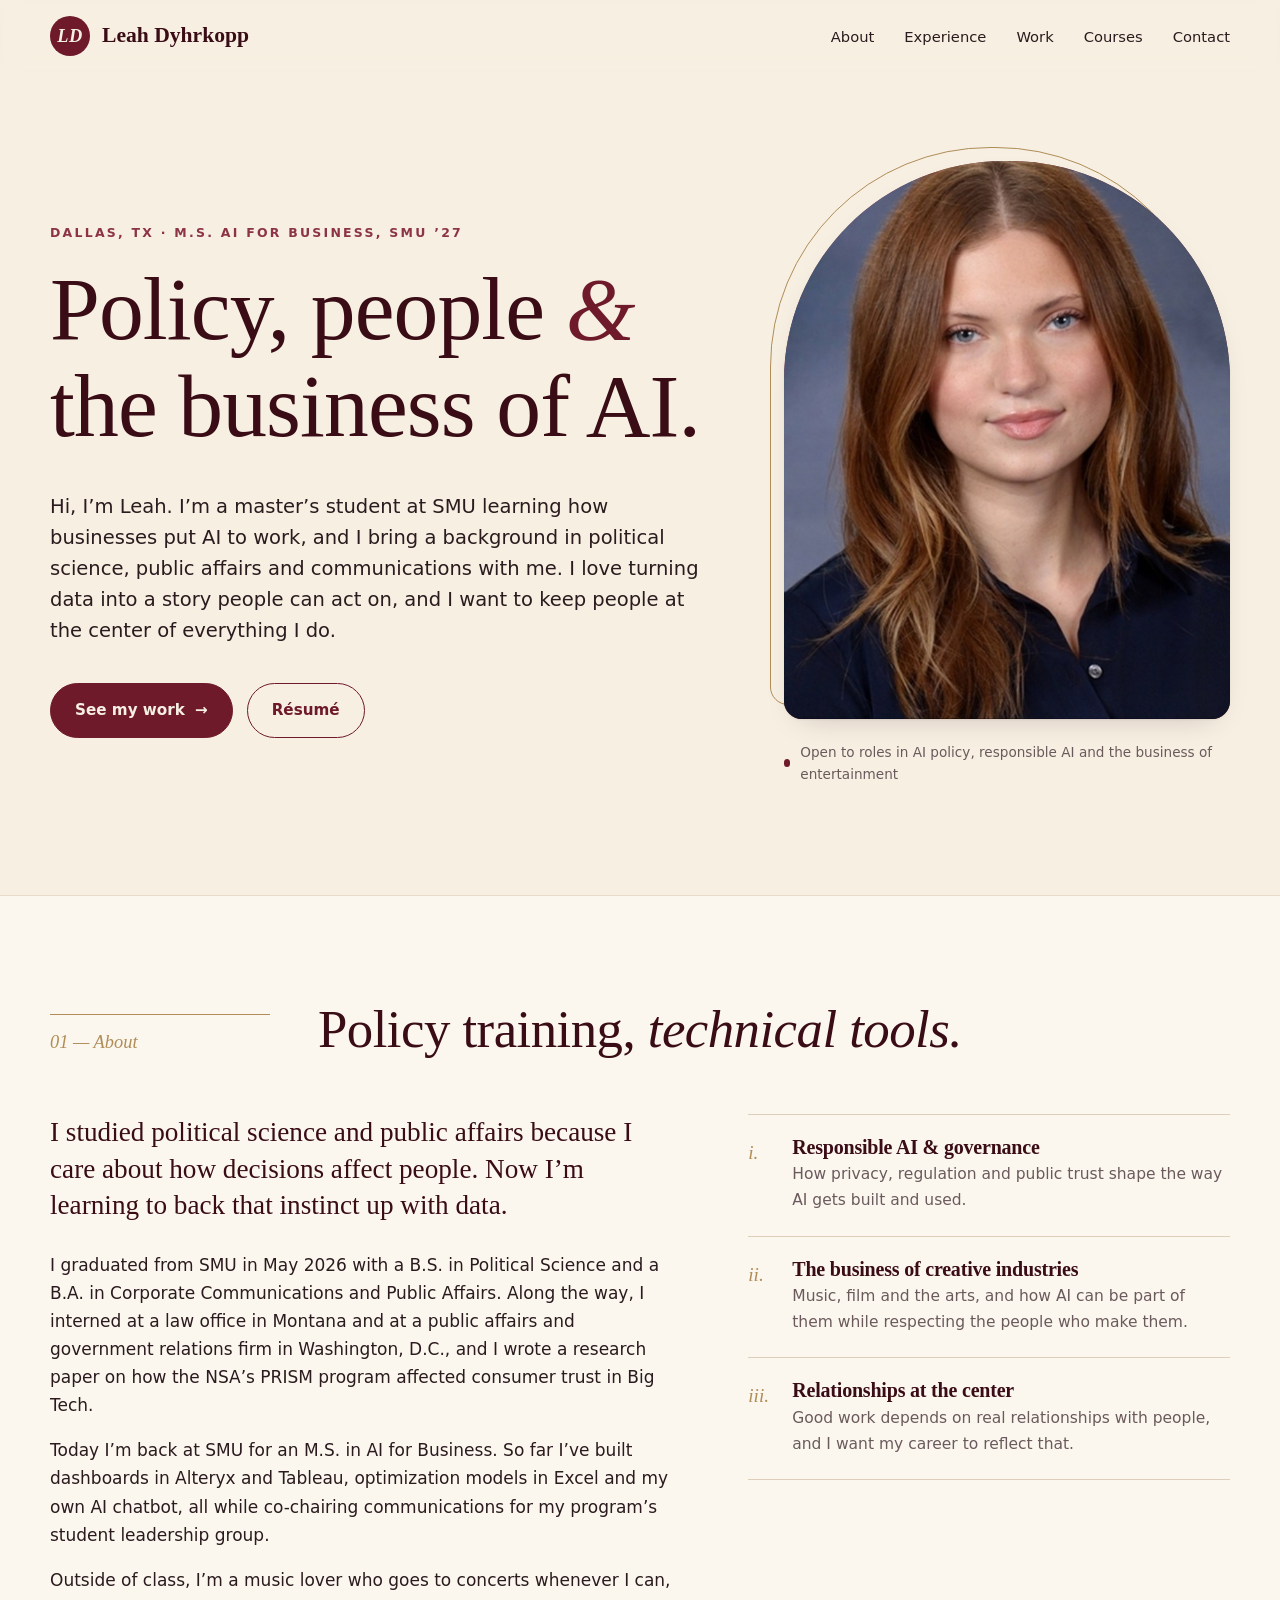
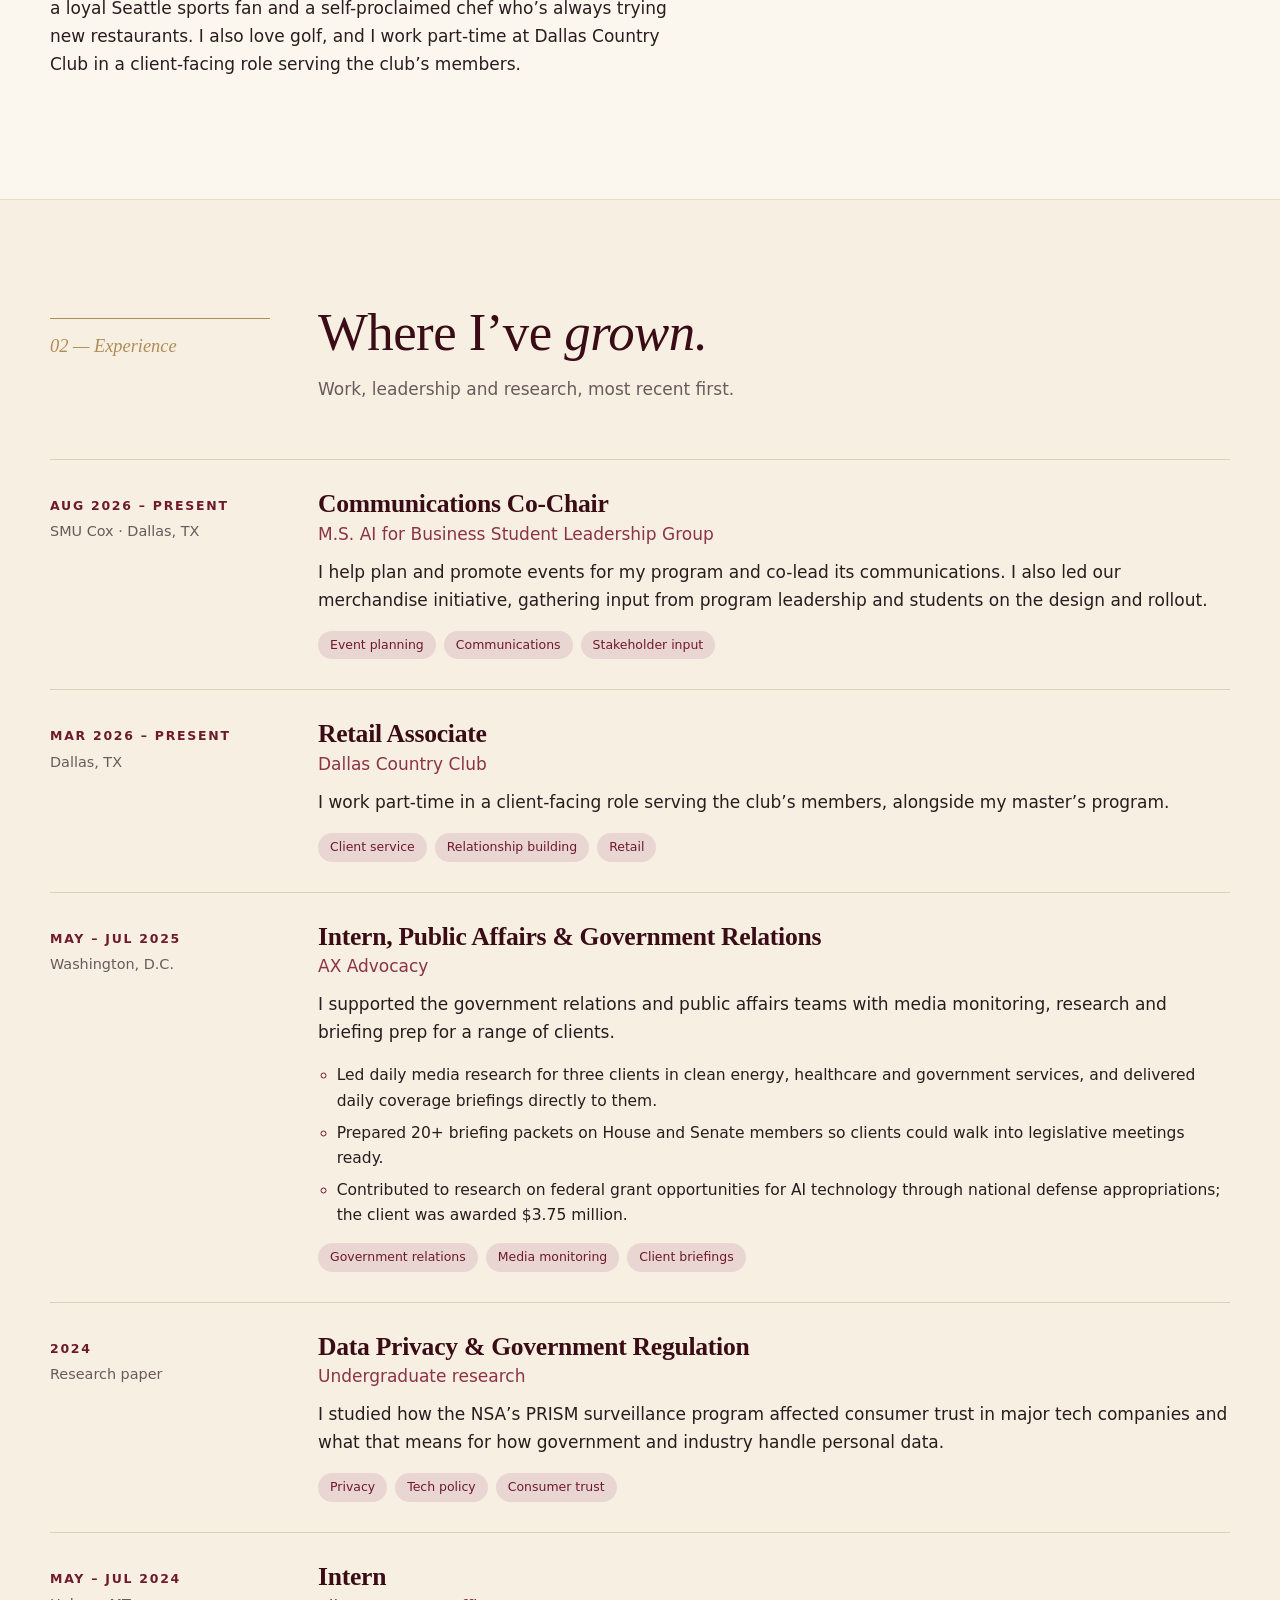
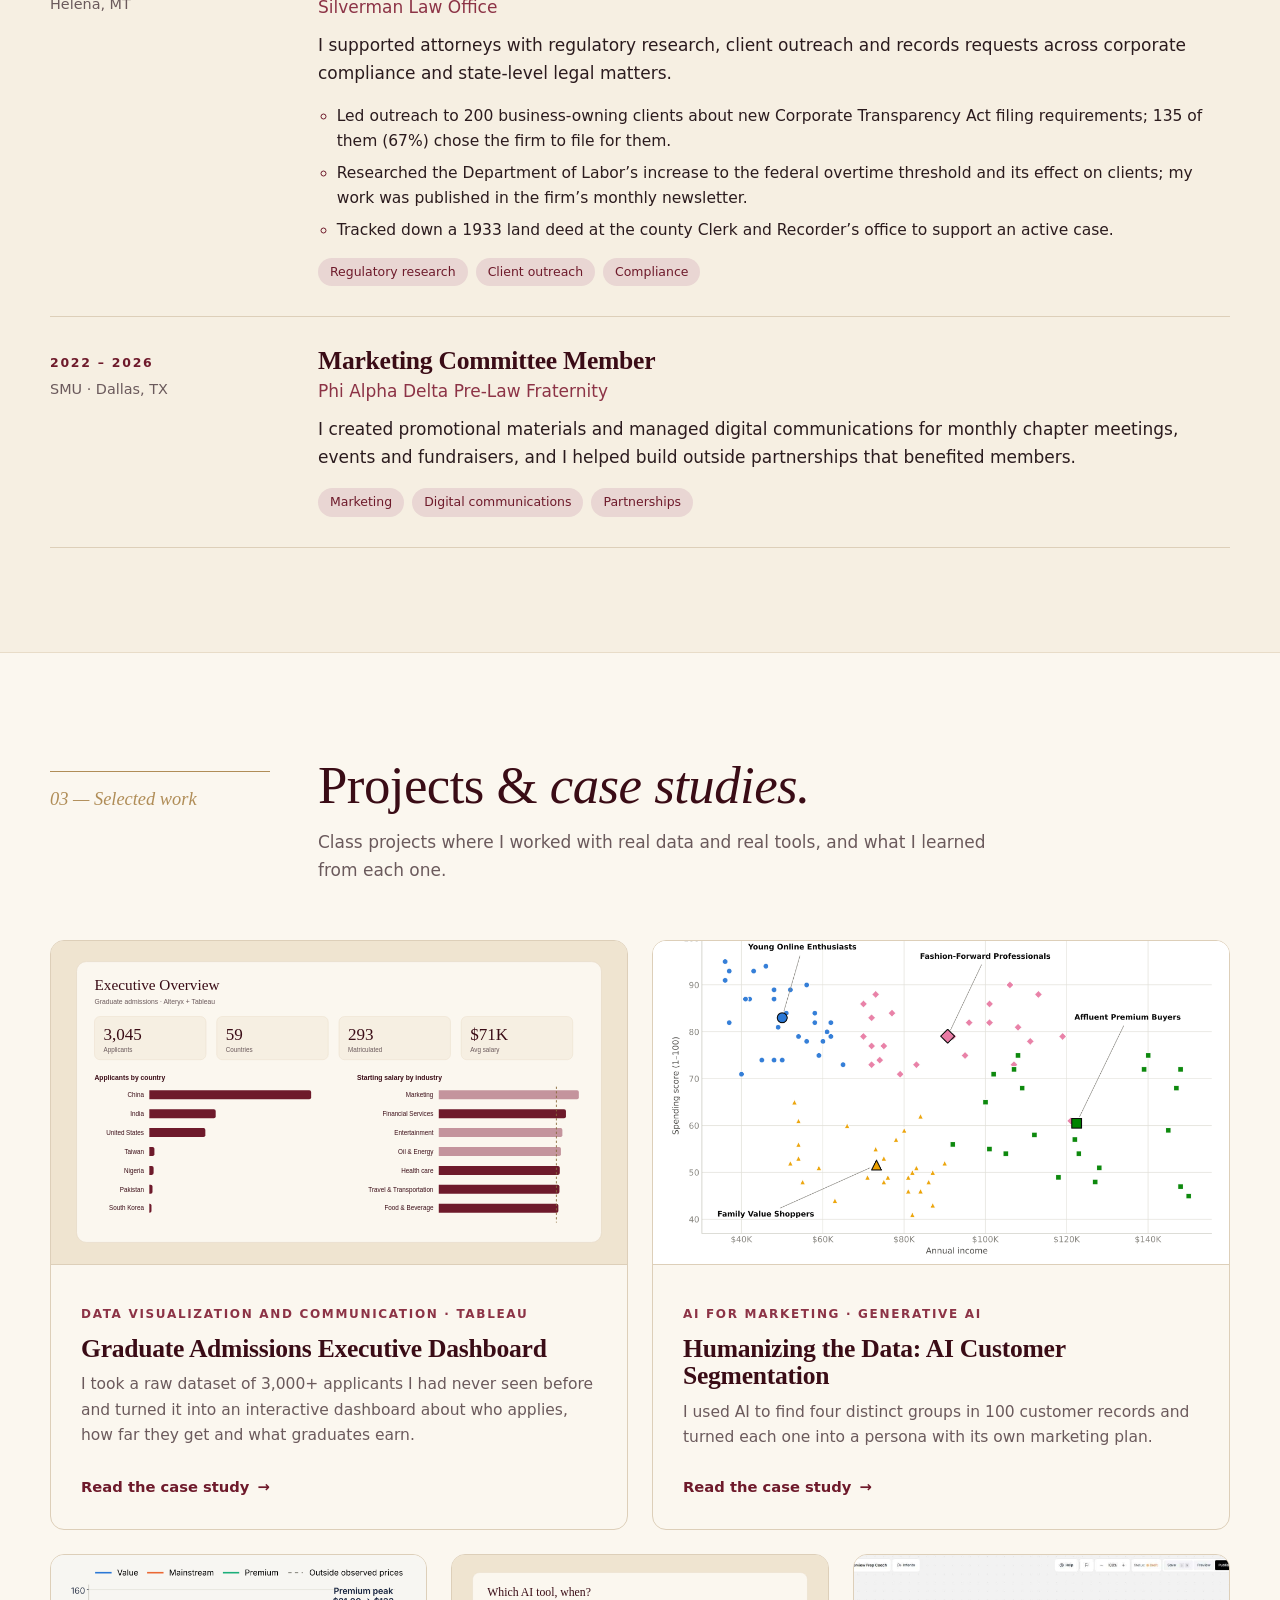
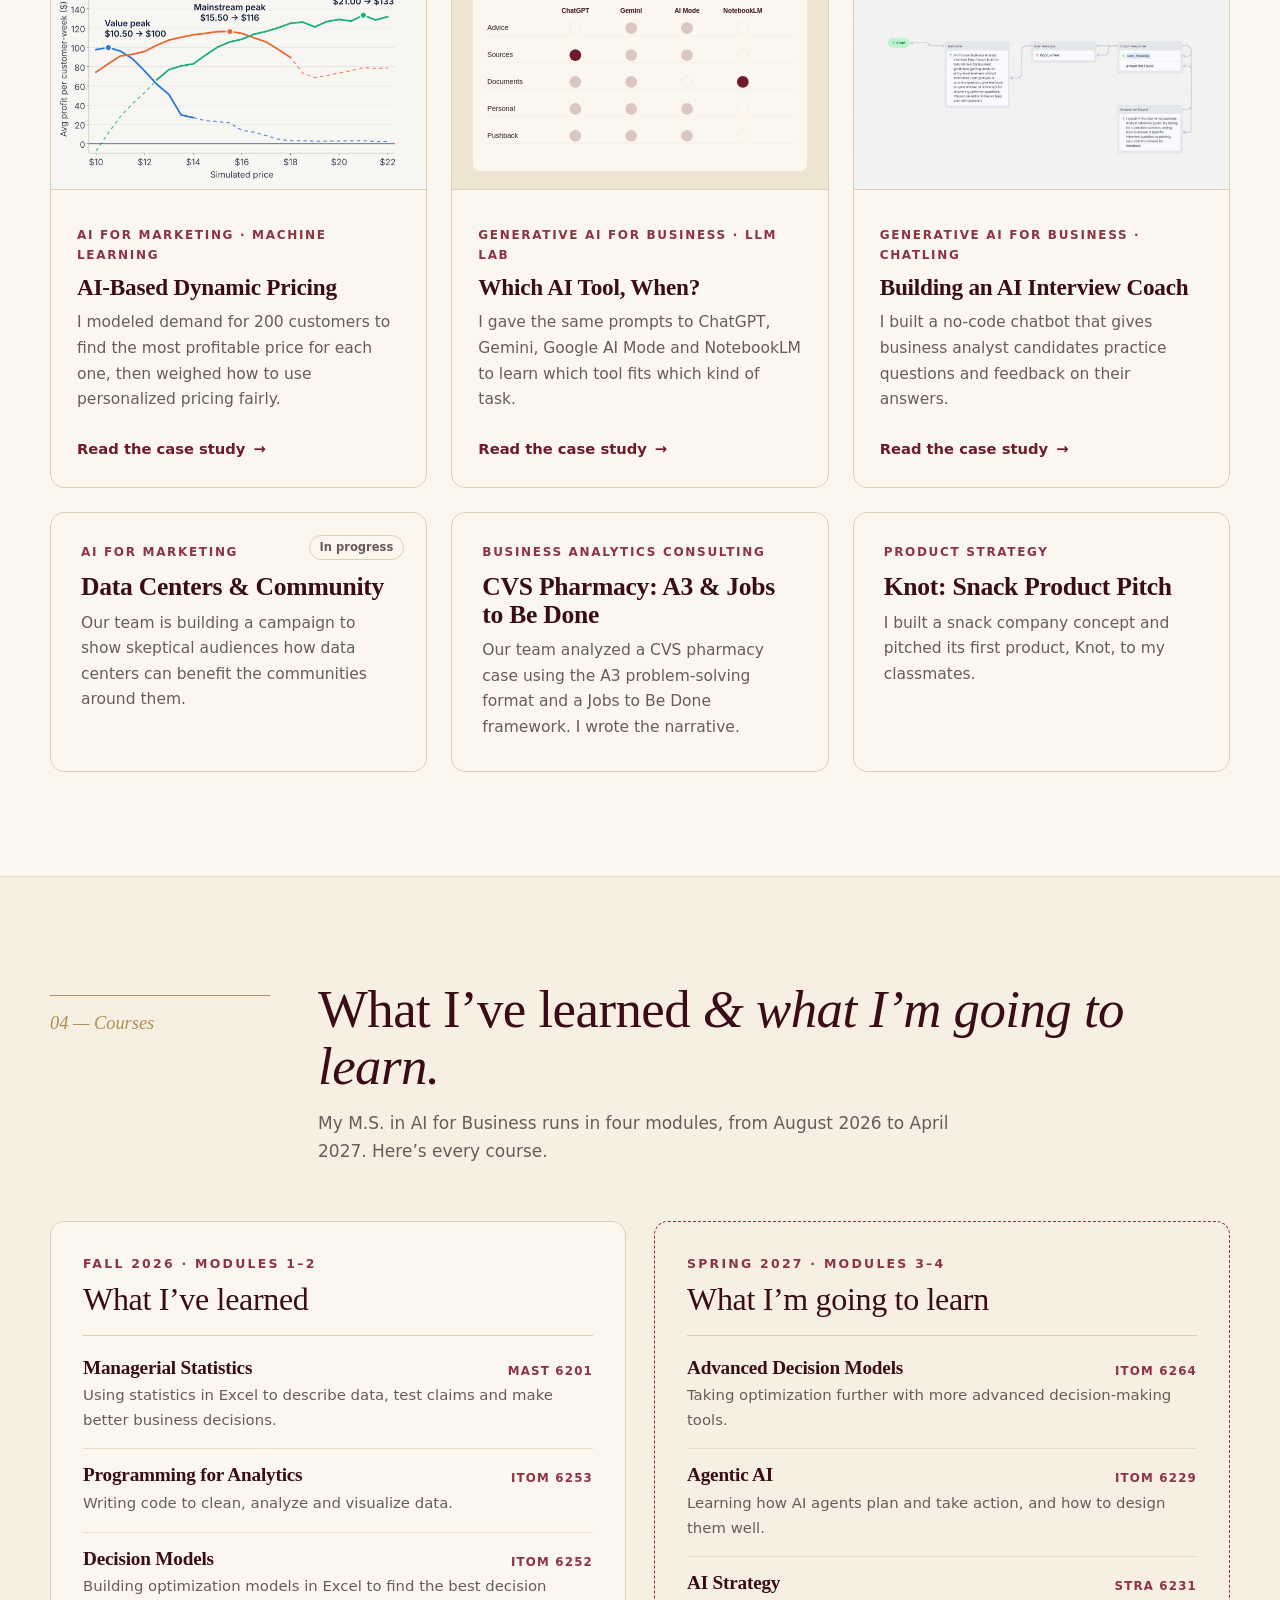
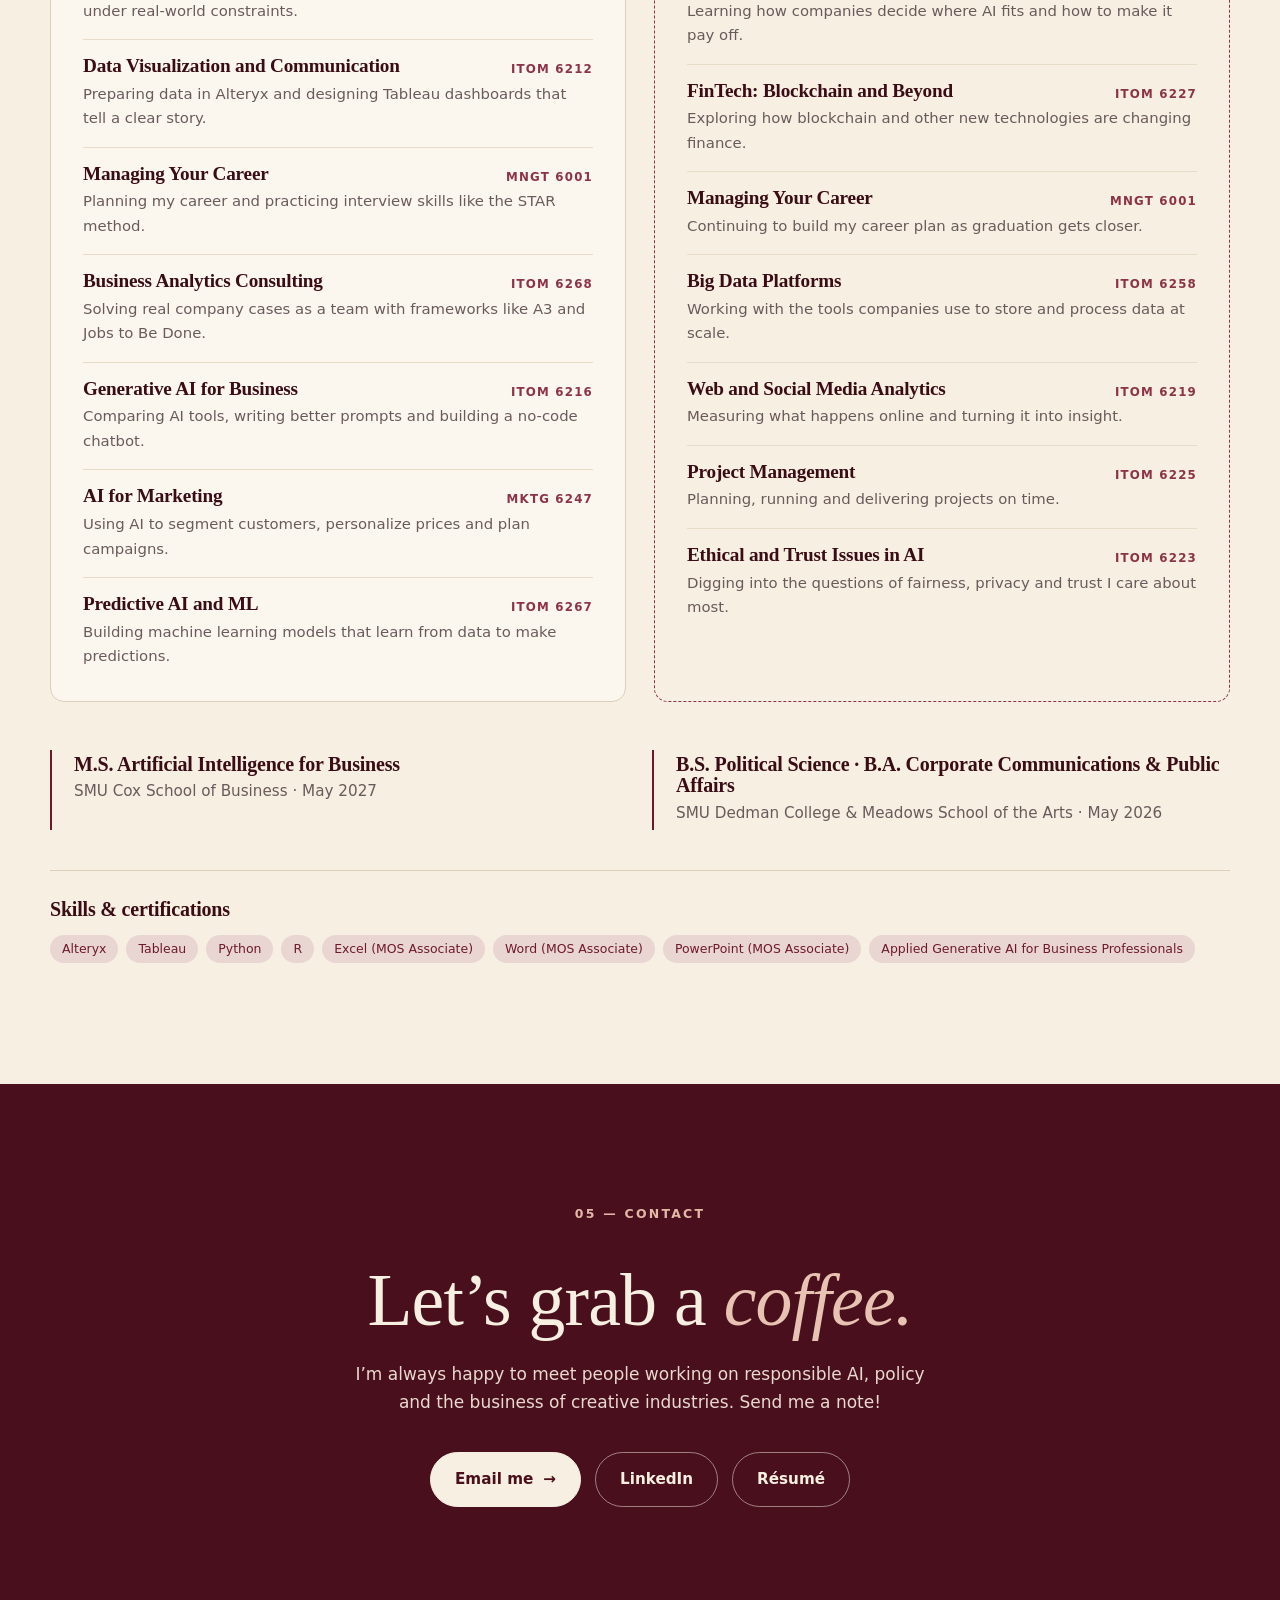
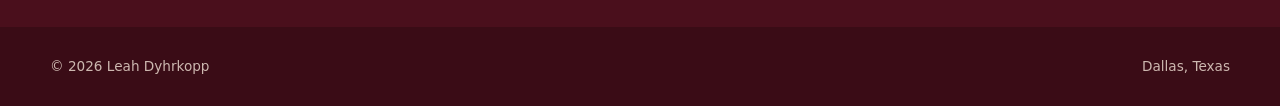
==== commit 3bc94d55: "Add new case studies, course list and Tableau embed" ====
--- a/index.html
+++ b/index.html
@@ -3,10 +3,10 @@
 <head>
   <meta charset="utf-8">
   <meta name="viewport" content="width=device-width, initial-scale=1">
-  <title>Leah Dyhrkopp · Policy, Communication &amp; AI for Business</title>
-  <meta name="description" content="Leah Dyhrkopp is an M.S. in AI for Business candidate at SMU with a background in political science, public affairs and communications.">
+  <title>Leah Dyhrkopp · Policy, People &amp; the Business of AI</title>
+  <meta name="description" content="Leah Dyhrkopp is an M.S. in AI for Business student at SMU with a background in political science, public affairs and communications.">
   <meta property="og:title" content="Leah Dyhrkopp">
-  <meta property="og:description" content="Policy, communication and the business of AI. M.S. AI for Business, SMU '27.">
+  <meta property="og:description" content="Policy, people and the business of AI. M.S. AI for Business, SMU ’27.">
   <meta property="og:type" content="website">
   <link rel="icon" href="favicon.svg" type="image/svg+xml">
   <link rel="preconnect" href="https://fonts.googleapis.com">
@@ -30,7 +30,7 @@
         <li><a href="#about">About</a></li>
         <li><a href="#experience">Experience</a></li>
         <li><a href="#work">Work</a></li>
-        <li><a href="#coursework">Coursework</a></li>
+        <li><a href="#courses">Courses</a></li>
         <li><a href="#contact">Contact</a></li>
       </ul>
     </nav>
@@ -43,7 +43,7 @@
         <div class="reveal">
           <p class="eyebrow">Dallas, TX · M.S. AI for Business, SMU ’27</p>
           <h1>Policy, people <em>&amp;</em> the business of AI.</h1>
-          <p class="lede">I’m Leah. I study how organizations put AI to work, and I bring a background in political science, public affairs and communications to it. I like turning data into a story people can act on, and I want to keep the human side at the center of the work.</p>
+          <p class="lede">Hi, I’m Leah. I’m a master’s student at SMU learning how businesses put AI to work, and I bring a background in political science, public affairs and communications with me. I love turning data into a story people can act on, and I want to keep people at the center of everything I do.</p>
           <div class="hero-actions">
             <a class="btn btn-primary" href="#work">See my work <span class="arrow" aria-hidden="true">→</span></a>
             <a class="btn btn-ghost" href="Leah-Dyhrkopp-Resume.pdf" target="_blank" rel="noopener">Résumé</a>
@@ -51,9 +51,9 @@
         </div>
         <div class="portrait-frame reveal">
           <div class="portrait-arch">
-          <div class="portrait">
-            <img src="headshot.jpg" alt="Portrait of Leah Dyhrkopp" width="800" height="800">
-          </div>
+            <div class="portrait">
+              <img src="headshot.jpg" alt="Portrait of Leah Dyhrkopp" width="800" height="800">
+            </div>
           </div>
           <p class="portrait-caption"><span class="dot" aria-hidden="true"></span> Open to roles in AI policy, responsible AI and the business of entertainment</p>
         </div>
@@ -69,15 +69,15 @@
         </div>
         <div class="about-grid">
           <div class="reveal">
-            <p class="lede">Political science and public affairs taught me to ask who a decision affects and how to explain it. My master’s in AI for Business is teaching me to back that up with data.</p>
-            <p>I finished two undergraduate degrees at Southern Methodist University in May 2026: a B.S. in Political Science and a B.A. in Corporate Communications and Public Affairs. Along the way I worked in a law office in Montana and a public affairs and government relations firm in Washington, D.C., and I wrote a research paper on how the NSA’s PRISM program affected consumer trust in Big Tech.</p>
-            <p>Now I’m back at SMU for an M.S. in AI for Business. I build dashboards in Tableau and Alteryx and optimization models in Excel, and I use generative AI to segment customers, all while working part-time and co-chairing communications for my program’s student leadership group.</p>
-            <p>Outside of class I’m a music lover who goes to concerts whenever I can, a loyal Seattle sports fan, and a self-proclaimed chef always trying new restaurants. I also love golf, and I work part-time at Dallas Country Club in a client-facing role serving the club’s members.</p>
+            <p class="lede">I studied political science and public affairs because I care about how decisions affect people. Now I’m learning to back that instinct up with data.</p>
+            <p>I graduated from SMU in May 2026 with a B.S. in Political Science and a B.A. in Corporate Communications and Public Affairs. Along the way, I interned at a law office in Montana and at a public affairs and government relations firm in Washington, D.C., and I wrote a research paper on how the NSA’s PRISM program affected consumer trust in Big Tech.</p>
+            <p>Today I’m back at SMU for an M.S. in AI for Business. So far I’ve built dashboards in Alteryx and Tableau, optimization models in Excel and my own AI chatbot, all while co-chairing communications for my program’s student leadership group.</p>
+            <p>Outside of class, I’m a music lover who goes to concerts whenever I can, a loyal Seattle sports fan and a self-proclaimed chef who’s always trying new restaurants. I also love golf, and I work part-time at Dallas Country Club in a client-facing role serving the club’s members.</p>
           </div>
           <ul class="values reveal">
-            <li><span class="v-num">i.</span><div><h4>Responsible AI &amp; governance</h4><p>How privacy, regulation and public trust shape the way AI is built and used.</p></div></li>
-            <li><span class="v-num">ii.</span><div><h4>The business of creative industries</h4><p>Music, film and the arts, approached analytically, including how AI can enter them respectfully.</p></div></li>
-            <li><span class="v-num">iii.</span><div><h4>Relationships at the center</h4><p>Good work depends on real relationships with people, and I want to keep it that way.</p></div></li>
+            <li><span class="v-num">i.</span><div><h4>Responsible AI &amp; governance</h4><p>How privacy, regulation and public trust shape the way AI gets built and used.</p></div></li>
+            <li><span class="v-num">ii.</span><div><h4>The business of creative industries</h4><p>Music, film and the arts, and how AI can be part of them while respecting the people who make them.</p></div></li>
+            <li><span class="v-num">iii.</span><div><h4>Relationships at the center</h4><p>Good work depends on real relationships with people, and I want my career to reflect that.</p></div></li>
           </ul>
         </div>
       </div>
@@ -89,8 +89,8 @@
         <div class="section-head reveal">
           <div class="section-num">02 — Experience</div>
           <div>
-            <h2>Where I’ve <em class="serif-italic">learned.</em></h2>
-            <p>Internships, leadership and research, most recent first.</p>
+            <h2>Where I’ve <em class="serif-italic">grown.</em></h2>
+            <p>Work, leadership and research, most recent first.</p>
           </div>
         </div>
         <ol class="timeline">
@@ -98,8 +98,8 @@
             <div class="tl-when"><strong>Aug 2026 – present</strong>SMU Cox · Dallas, TX</div>
             <div class="tl-body">
               <h3>Communications Co-Chair</h3>
-              <p class="tl-org">M.S. AI for Business student leadership group</p>
-              <p>I help plan events for the program and co-lead its communications. I also led the initiative to create program merchandise, collecting input from program leadership and students to decide what to make.</p>
+              <p class="tl-org">M.S. AI for Business Student Leadership Group</p>
+              <p>I help plan and promote events for my program and co-lead its communications. I also led our merchandise initiative, gathering input from program leadership and students on the design and rollout.</p>
               <ul class="tags"><li class="tag">Event planning</li><li class="tag">Communications</li><li class="tag">Stakeholder input</li></ul>
             </div>
           </li>
@@ -108,7 +108,7 @@
             <div class="tl-body">
               <h3>Retail Associate</h3>
               <p class="tl-org">Dallas Country Club</p>
-              <p>A part-time, client-facing role serving the club’s members, which I balance alongside my master’s program.</p>
+              <p>I work part-time in a client-facing role serving the club’s members, alongside my master’s program.</p>
               <ul class="tags"><li class="tag">Client service</li><li class="tag">Relationship building</li><li class="tag">Retail</li></ul>
             </div>
           </li>
@@ -117,11 +117,11 @@
             <div class="tl-body">
               <h3>Intern, Public Affairs &amp; Government Relations</h3>
               <p class="tl-org">AX Advocacy</p>
-              <p>Supported the government relations and public affairs teams with media monitoring, research and briefing preparation for a range of clients.</p>
+              <p>I supported the government relations and public affairs teams with media monitoring, research and briefing prep for a range of clients.</p>
               <ul class="tl-points">
                 <li>Led daily media research for three clients in clean energy, healthcare and government services, and delivered daily coverage briefings directly to them.</li>
-                <li>Prepared 20+ briefing packets on House and Senate members so clients could walk into legislative meetings prepared.</li>
-                <li>Contributed to research identifying federal grant opportunities for AI technology through national defense appropriations; the client was awarded $3.75 million.</li>
+                <li>Prepared 20+ briefing packets on House and Senate members so clients could walk into legislative meetings ready.</li>
+                <li>Contributed to research on federal grant opportunities for AI technology through national defense appropriations; the client was awarded $3.75 million.</li>
               </ul>
               <ul class="tags"><li class="tag">Government relations</li><li class="tag">Media monitoring</li><li class="tag">Client briefings</li></ul>
             </div>
@@ -131,7 +131,7 @@
             <div class="tl-body">
               <h3>Data Privacy &amp; Government Regulation</h3>
               <p class="tl-org">Undergraduate research</p>
-              <p>Studied how the NSA’s PRISM surveillance program affected consumer trust in major technology companies, and what that means for how government and industry handle personal data.</p>
+              <p>I studied how the NSA’s PRISM surveillance program affected consumer trust in major tech companies and what that means for how government and industry handle personal data.</p>
               <ul class="tags"><li class="tag">Privacy</li><li class="tag">Tech policy</li><li class="tag">Consumer trust</li></ul>
             </div>
           </li>
@@ -140,10 +140,10 @@
             <div class="tl-body">
               <h3>Intern</h3>
               <p class="tl-org">Silverman Law Office</p>
-              <p>Supported attorneys with regulatory research, client outreach and records work across corporate compliance and state-level legal matters.</p>
+              <p>I supported attorneys with regulatory research, client outreach and records requests across corporate compliance and state-level legal matters.</p>
               <ul class="tl-points">
-                <li>Led outreach to 200 business-owning clients about new Corporate Transparency Act filing requirements; 135 (67%) chose the firm to file for them.</li>
-                <li>Researched the Department of Labor’s increase to the federal overtime threshold and its effect on clients; the work was published in the firm’s monthly newsletter.</li>
+                <li>Led outreach to 200 business-owning clients about new Corporate Transparency Act filing requirements; 135 of them (67%) chose the firm to file for them.</li>
+                <li>Researched the Department of Labor’s increase to the federal overtime threshold and its effect on clients; my work was published in the firm’s monthly newsletter.</li>
                 <li>Tracked down a 1933 land deed at the county Clerk and Recorder’s office to support an active case.</li>
               </ul>
               <ul class="tags"><li class="tag">Regulatory research</li><li class="tag">Client outreach</li><li class="tag">Compliance</li></ul>
@@ -154,7 +154,7 @@
             <div class="tl-body">
               <h3>Marketing Committee Member</h3>
               <p class="tl-org">Phi Alpha Delta Pre-Law Fraternity</p>
-              <p>Created promotional materials and managed digital communications for monthly chapter meetings, events and fundraisers, and built outside partnerships that benefited members.</p>
+              <p>I created promotional materials and managed digital communications for monthly chapter meetings, events and fundraisers, and I helped build outside partnerships that benefited members.</p>
               <ul class="tags"><li class="tag">Marketing</li><li class="tag">Digital communications</li><li class="tag">Partnerships</li></ul>
             </div>
           </li>
@@ -169,17 +169,17 @@
           <div class="section-num">03 — Selected work</div>
           <div>
             <h2>Projects &amp; <em class="serif-italic">case studies.</em></h2>
-            <p>Class projects where I took real data, analyzed it and turned it into a recommendation.</p>
+            <p>Class projects where I worked with real data and real tools, and what I learned from each one.</p>
           </div>
         </div>
 
         <div class="work-grid">
           <a class="card card-feature reveal" href="admissions-dashboard.html">
-            <div class="card-visual"><img src="dashboard-preview.svg" alt="Preview of the admissions dashboard: maroon bar charts of salary by industry and applicants by country"></div>
-            <div class="card-body">
-              <span class="card-meta">Data Visualization · Alteryx + Tableau</span>
+            <div class="card-visual"><img src="dashboard-preview.svg" alt="Preview of the admissions dashboard with maroon bar charts of applicants by country and salary by industry"></div>
+            <div class="card-body">
+              <span class="card-meta">Data Visualization and Communication · Tableau</span>
               <h3>Graduate Admissions Executive Dashboard</h3>
-              <p>I prepared a raw dataset of 3,000+ applicants in Alteryx, then built an interactive Tableau dashboard showing where applicants come from, how they move through admissions and what graduates earn.</p>
+              <p>I took a raw dataset of 3,000+ applicants I had never seen before and turned it into an interactive dashboard about who applies, how far they get and what graduates earn.</p>
               <span class="card-link">Read the case study <span aria-hidden="true">→</span></span>
             </div>
           </a>
@@ -189,7 +189,37 @@
             <div class="card-body">
               <span class="card-meta">AI for Marketing · Generative AI</span>
               <h3>Humanizing the Data: AI Customer Segmentation</h3>
-              <p>I directed an AI model step by step to cluster 100 customers into four personas, checked that it didn’t use the answer key, and turned the clusters into a targeting plan for each segment.</p>
+              <p>I used AI to find four distinct groups in 100 customer records and turned each one into a persona with its own marketing plan.</p>
+              <span class="card-link">Read the case study <span aria-hidden="true">→</span></span>
+            </div>
+          </a>
+
+          <a class="card card-mid reveal" href="dynamic-pricing.html">
+            <div class="card-visual"><img src="pricing-profit.png" alt="Line chart of profit by price for three customer segments" style="object-fit:cover;background:#f7f6f2"></div>
+            <div class="card-body">
+              <span class="card-meta">AI for Marketing · Machine Learning</span>
+              <h3>AI-Based Dynamic Pricing</h3>
+              <p>I modeled demand for 200 customers to find the most profitable price for each one, then weighed how to use personalized pricing fairly.</p>
+              <span class="card-link">Read the case study <span aria-hidden="true">→</span></span>
+            </div>
+          </a>
+
+          <a class="card card-mid reveal" href="ai-tool-comparison.html">
+            <div class="card-visual"><img src="tool-comparison.svg" alt="Illustration of a grid comparing AI tools across different tasks"></div>
+            <div class="card-body">
+              <span class="card-meta">Generative AI for Business · LLM Lab</span>
+              <h3>Which AI Tool, When?</h3>
+              <p>I gave the same prompts to ChatGPT, Gemini, Google AI Mode and NotebookLM to learn which tool fits which kind of task.</p>
+              <span class="card-link">Read the case study <span aria-hidden="true">→</span></span>
+            </div>
+          </a>
+
+          <a class="card card-mid reveal" href="ai-chatbot.html">
+            <div class="card-visual"><img src="chatbot-canvas.jpg" alt="Chatling builder canvas showing the interview coach chatbot’s conversation flow" style="object-fit:cover;object-position:center 40%"></div>
+            <div class="card-body">
+              <span class="card-meta">Generative AI for Business · Chatling</span>
+              <h3>Building an AI Interview Coach</h3>
+              <p>I built a no-code chatbot that gives business analyst candidates practice questions and feedback on their answers.</p>
               <span class="card-link">Read the case study <span aria-hidden="true">→</span></span>
             </div>
           </a>
@@ -198,65 +228,70 @@
             <span class="status">In progress</span>
             <span class="card-meta">AI for Marketing</span>
             <h3>Data Centers &amp; Community</h3>
-            <p>A team campaign to show skeptical audiences how data centers can benefit the communities around them.</p>
+            <p>Our team is building a campaign to show skeptical audiences how data centers can benefit the communities around them.</p>
           </div>
 
           <div class="card card-small reveal">
             <span class="card-meta">Business Analytics Consulting</span>
             <h3>CVS Pharmacy: A3 &amp; Jobs to Be Done</h3>
-            <p>A group case analysis using the A3 problem-solving format and a Jobs to Be Done framework. I wrote the narrative.</p>
+            <p>Our team analyzed a CVS pharmacy case using the A3 problem-solving format and a Jobs to Be Done framework. I wrote the narrative.</p>
           </div>
 
           <div class="card card-small reveal">
-            <span class="card-meta">Product strategy</span>
+            <span class="card-meta">Product Strategy</span>
             <h3>Knot: Snack Product Pitch</h3>
-            <p>Built a snack company concept and pitched its first product, Knot, to classmates.</p>
-          </div>
-        </div>
-      </div>
-    </section>
-
-    <!-- ============ COURSEWORK ============ -->
-    <section class="section" id="coursework">
+            <p>I built a snack company concept and pitched its first product, Knot, to my classmates.</p>
+          </div>
+        </div>
+      </div>
+    </section>
+
+    <!-- ============ COURSES ============ -->
+    <section class="section" id="courses">
       <div class="wrap">
         <div class="section-head reveal">
-          <div class="section-num">04 — Coursework</div>
+          <div class="section-num">04 — Courses</div>
           <div>
-            <h2>M.S. AI for <em class="serif-italic">Business.</em></h2>
-            <p>Southern Methodist University · expected Spring 2027</p>
-          </div>
-        </div>
-
-        <div class="course-grid reveal">
-          <div class="course">
-            <h4>Generative AI for Business Applications</h4>
-            <p>Reviewed Stanford’s 2026 AI Index, tested which LLM fits which business task in labs, and practiced writing effective prompts.</p>
-            <div class="tools">LLMs · Prompting</div>
-          </div>
-          <div class="course">
-            <h4>AI for Marketing</h4>
-            <p>Using AI to build customer segments and personas, and planning campaigns for hard-to-reach audiences.</p>
-            <div class="tools">Segmentation · Campaigns</div>
-          </div>
-          <div class="course">
-            <h4>Data Visualization</h4>
-            <p>Preparing messy Excel data in Alteryx workflows, then designing dashboards in Tableau that executives can read at a glance.</p>
-            <div class="tools">Alteryx · Tableau</div>
-          </div>
-          <div class="course">
-            <h4>Decision Models</h4>
-            <p>Building optimization models from scratch in Excel to make resource and planning decisions under constraints.</p>
-            <div class="tools">Excel · Optimization</div>
-          </div>
-          <div class="course">
-            <h4>Managerial Statistics</h4>
-            <p>Statistics for business decisions: describing data, testing claims and building models in Excel.</p>
-            <div class="tools">Excel · Statistics</div>
-          </div>
-          <div class="course">
-            <h4>Business Analytics Consulting</h4>
-            <p>Team case work that applies structured frameworks (A3, Jobs to Be Done) to real company problems.</p>
-            <div class="tools">A3 · JTBD · Consulting</div>
+            <h2>What I’ve learned <em class="serif-italic">&amp; what I’m going to learn.</em></h2>
+            <p>My M.S. in AI for Business runs in four modules, from August 2026 to April 2027. Here’s every course.</p>
+          </div>
+        </div>
+
+        <div class="courses-two">
+          <div class="course-panel reveal">
+            <div class="panel-head">
+              <p class="eyebrow">Fall 2026 · Modules 1–2</p>
+              <h3>What I’ve learned</h3>
+            </div>
+            <ul class="course-list">
+              <li><h4>Managerial Statistics</h4><span class="code">MAST 6201</span><p>Using statistics in Excel to describe data, test claims and make better business decisions.</p></li>
+              <li><h4>Programming for Analytics</h4><span class="code">ITOM 6253</span><p>Writing code to clean, analyze and visualize data.</p></li>
+              <li><h4>Decision Models</h4><span class="code">ITOM 6252</span><p>Building optimization models in Excel to find the best decision under real-world constraints.</p></li>
+              <li><h4>Data Visualization and Communication</h4><span class="code">ITOM 6212</span><p>Preparing data in Alteryx and designing Tableau dashboards that tell a clear story.</p></li>
+              <li><h4>Managing Your Career</h4><span class="code">MNGT 6001</span><p>Planning my career and practicing interview skills like the STAR method.</p></li>
+              <li><h4>Business Analytics Consulting</h4><span class="code">ITOM 6268</span><p>Solving real company cases as a team with frameworks like A3 and Jobs to Be Done.</p></li>
+              <li><h4>Generative AI for Business</h4><span class="code">ITOM 6216</span><p>Comparing AI tools, writing better prompts and building a no-code chatbot.</p></li>
+              <li><h4>AI for Marketing</h4><span class="code">MKTG 6247</span><p>Using AI to segment customers, personalize prices and plan campaigns.</p></li>
+              <li><h4>Predictive AI and ML</h4><span class="code">ITOM 6267</span><p>Building machine learning models that learn from data to make predictions.</p></li>
+            </ul>
+          </div>
+
+          <div class="course-panel course-panel-next reveal">
+            <div class="panel-head">
+              <p class="eyebrow">Spring 2027 · Modules 3–4</p>
+              <h3>What I’m going to learn</h3>
+            </div>
+            <ul class="course-list">
+              <li><h4>Advanced Decision Models</h4><span class="code">ITOM 6264</span><p>Taking optimization further with more advanced decision-making tools.</p></li>
+              <li><h4>Agentic AI</h4><span class="code">ITOM 6229</span><p>Learning how AI agents plan and take action, and how to design them well.</p></li>
+              <li><h4>AI Strategy</h4><span class="code">STRA 6231</span><p>Learning how companies decide where AI fits and how to make it pay off.</p></li>
+              <li><h4>FinTech: Blockchain and Beyond</h4><span class="code">ITOM 6227</span><p>Exploring how blockchain and other new technologies are changing finance.</p></li>
+              <li><h4>Managing Your Career</h4><span class="code">MNGT 6001</span><p>Continuing to build my career plan as graduation gets closer.</p></li>
+              <li><h4>Big Data Platforms</h4><span class="code">ITOM 6258</span><p>Working with the tools companies use to store and process data at scale.</p></li>
+              <li><h4>Web and Social Media Analytics</h4><span class="code">ITOM 6219</span><p>Measuring what happens online and turning it into insight.</p></li>
+              <li><h4>Project Management</h4><span class="code">ITOM 6225</span><p>Planning, running and delivering projects on time.</p></li>
+              <li><h4>Ethical and Trust Issues in AI</h4><span class="code">ITOM 6223</span><p>Digging into the questions of fairness, privacy and trust I care about most.</p></li>
+            </ul>
           </div>
         </div>
 
@@ -287,7 +322,7 @@
       <div class="wrap">
         <p class="eyebrow">05 — Contact</p>
         <h2>Let’s grab a <em>coffee.</em></h2>
-        <p>I’m always happy to meet people working on responsible AI, policy and the business of creative industries. Send me a note.</p>
+        <p>I’m always happy to meet people working on responsible AI, policy and the business of creative industries. Send me a note!</p>
         <div class="contact-actions">
           <a class="btn btn-primary" href="mailto:leah.dyhr@gmail.com">Email me <span class="arrow" aria-hidden="true">→</span></a>
           <a class="btn btn-ghost" href="https://www.linkedin.com/in/leah-dyhrkopp" target="_blank" rel="noopener">LinkedIn</a>
--- a/style.css
+++ b/style.css
@@ -451,12 +451,12 @@
 .figure figcaption .fig-num { font-size: 0.74rem; font-weight: 600; letter-spacing: 0.16em; text-transform: uppercase; color: var(--maroon-soft); margin-bottom: 8px; display: block; }
 @media (max-width: 900px) { .figure-grid { grid-template-columns: 1fr; gap: 20px; } }
 
-table.prompt-table { width: 100%; border-collapse: separate; border-spacing: 0; background: var(--paper); border: 1px solid var(--line); border-radius: var(--radius); overflow: hidden; font-size: 0.95rem; }
-.prompt-table th, .prompt-table td { padding: 16px 18px; text-align: left; vertical-align: top; border-bottom: 1px solid var(--line-soft); }
-.prompt-table tr:last-child td { border-bottom: 0; }
-.prompt-table th { background: var(--cream-2); font-size: 0.74rem; letter-spacing: 0.12em; text-transform: uppercase; color: var(--maroon-soft); }
-.prompt-table td:first-child { font-family: var(--serif); font-style: italic; font-size: 1.3rem; color: var(--maroon); width: 60px; }
-.prompt-table q { font-style: italic; }
+table.info-table { width: 100%; border-collapse: separate; border-spacing: 0; background: var(--paper); border: 1px solid var(--line); border-radius: var(--radius); overflow: hidden; font-size: 0.95rem; }
+.info-table th, .info-table td { padding: 16px 18px; text-align: left; vertical-align: top; border-bottom: 1px solid var(--line-soft); }
+.info-table tr:last-child td { border-bottom: 0; }
+.info-table th { background: var(--cream-2); font-size: 0.74rem; letter-spacing: 0.12em; text-transform: uppercase; color: var(--maroon-soft); }
+.info-table td:first-child { font-family: var(--serif); font-style: italic; font-size: 1.3rem; color: var(--maroon); width: 60px; }
+.info-table q { font-style: italic; }
 
 /* ---------- Reveal on scroll ---------- */
 
@@ -469,7 +469,7 @@
 }
 .no-js .reveal { opacity: 1; transform: none; }
 
-.prompt-table td.seg-name { font-family: var(--sans); font-style: normal; font-size: 0.95rem; color: var(--ink); width: auto; }
+.info-table td.seg-name { font-family: var(--sans); font-style: normal; font-size: 0.95rem; color: var(--ink); width: auto; }
 code { font-family: ui-monospace, "SF Mono", Menlo, monospace; font-size: 0.85em; background: var(--cream-2); padding: 1px 5px; border-radius: 4px; color: var(--maroon-ink); }
 
 .tl-points { margin: 0 0 4px; padding-left: 1.1em; }
@@ -478,3 +478,50 @@
 .toolkit { margin-top: 40px; padding-top: 28px; border-top: 1px solid var(--line); }
 .toolkit h4 { margin: 0; }
 .portrait img { object-position: center 30%; }
+
+/* ---------- Mid-size project cards ---------- */
+.card-mid { grid-column: span 2; padding: 0; overflow: hidden; }
+.card-mid .card-body { padding: 26px; display: flex; flex-direction: column; gap: 10px; flex: 1; }
+.card-mid .card-visual { aspect-ratio: 16 / 10; background: var(--cream-2); border-bottom: 1px solid var(--line); overflow: hidden; }
+.card-mid .card-visual img { width: 100%; height: 100%; object-fit: cover; }
+.card-mid h3 { font-size: 1.45rem; }
+@media (max-width: 960px) { .card-mid { grid-column: span 1; } }
+
+/* ---------- Courses ---------- */
+.courses-two { display: grid; grid-template-columns: 1fr 1fr; gap: 28px; }
+.course-panel { background: var(--paper); border: 1px solid var(--line); border-radius: var(--radius); padding: 32px; }
+.course-panel-next { background: transparent; border: 1px dashed var(--maroon-soft); }
+.panel-head { border-bottom: 1px solid var(--line); padding-bottom: 18px; margin-bottom: 6px; }
+.panel-head .eyebrow { margin-bottom: 8px; }
+.panel-head h3 { margin: 0; font-size: 2rem; font-weight: 500; }
+.course-list { list-style: none; margin: 0; padding: 0; }
+.course-list li { display: grid; grid-template-columns: 1fr auto; gap: 2px 16px; padding: 16px 0; border-bottom: 1px solid var(--line-soft); }
+.course-list li:last-child { border-bottom: 0; padding-bottom: 0; }
+.course-list h4 { margin: 0; font-size: 1.2rem; color: var(--maroon-ink); }
+.course-list .code { font-size: 0.74rem; font-weight: 600; letter-spacing: 0.1em; color: var(--maroon-soft); white-space: nowrap; padding-top: 4px; }
+.course-list p { grid-column: 1 / -1; margin: 0; font-size: 0.93rem; color: var(--muted); }
+@media (max-width: 900px) { .courses-two { grid-template-columns: 1fr; } .course-panel { padding: 24px; } }
+
+/* ---------- Case study extras ---------- */
+.cta-row { display: flex; gap: 14px; flex-wrap: wrap; margin-top: 28px; }
+.figure-wide img { background: #fff; border: 1px solid var(--line); border-radius: var(--radius); padding: 10px; width: 100%; }
+.figure-wide figcaption { margin-top: 14px; color: var(--muted); font-size: 0.95rem; max-width: 760px; }
+.figure-row { display: grid; grid-template-columns: 1fr 1fr; gap: 28px; }
+.figure-row figure { margin: 0; }
+@media (max-width: 860px) { .figure-row { grid-template-columns: 1fr; } }
+.info-table td.task { font-family: var(--sans); font-style: normal; font-size: 0.95rem; color: var(--ink); width: 24%; font-weight: 600; }
+.recs { display: grid; grid-template-columns: repeat(3, 1fr); gap: 20px; }
+.rec { background: var(--paper); border: 1px solid var(--line); border-radius: var(--radius); padding: 26px; }
+.rec .n { font-family: var(--serif); font-style: italic; font-size: 1.6rem; color: var(--maroon); margin: 0 0 6px; }
+.rec h4 { margin: 0 0 6px; }
+.rec p { margin: 0; font-size: 0.95rem; color: var(--muted); }
+@media (max-width: 860px) { .recs { grid-template-columns: 1fr; } }
+
+/* ---------- Tableau embed ---------- */
+.tableau-original { margin-top: 40px; background: var(--paper); border: 1px solid var(--line); border-radius: 18px; padding: 28px; box-shadow: var(--shadow); }
+.to-head { display: flex; justify-content: space-between; align-items: flex-end; gap: 20px; flex-wrap: wrap; margin-bottom: 20px; }
+.to-head h3 { margin: 0 0 4px; font-size: 1.7rem; }
+.to-head p { margin: 0; color: var(--muted); font-size: 0.95rem; max-width: 40em; }
+.tableau-frame { border: 1px solid var(--line-soft); border-radius: 12px; overflow: hidden; background: #fff; }
+.tableau-frame iframe { display: block; width: 100%; height: 860px; border: 0; }
+@media (max-width: 760px) { .tableau-original { padding: 18px; } .tableau-frame iframe { height: 940px; } }
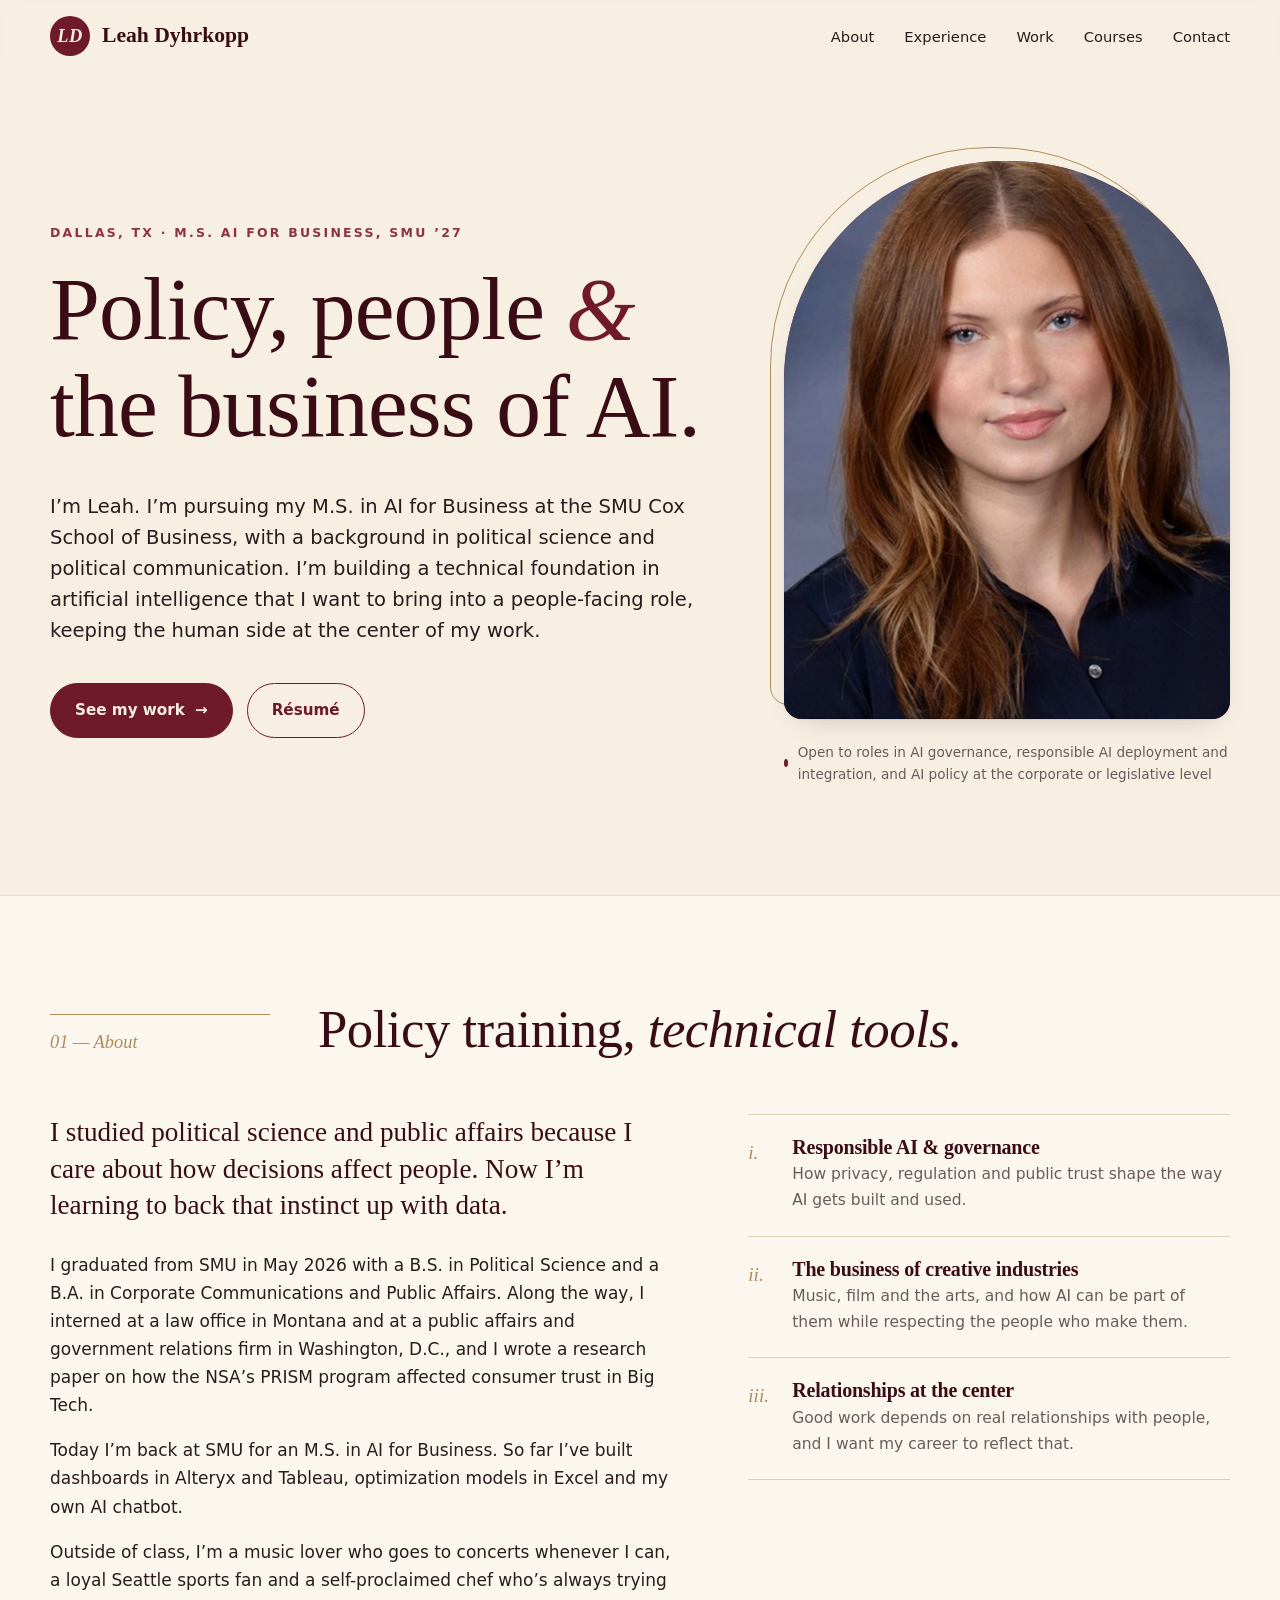
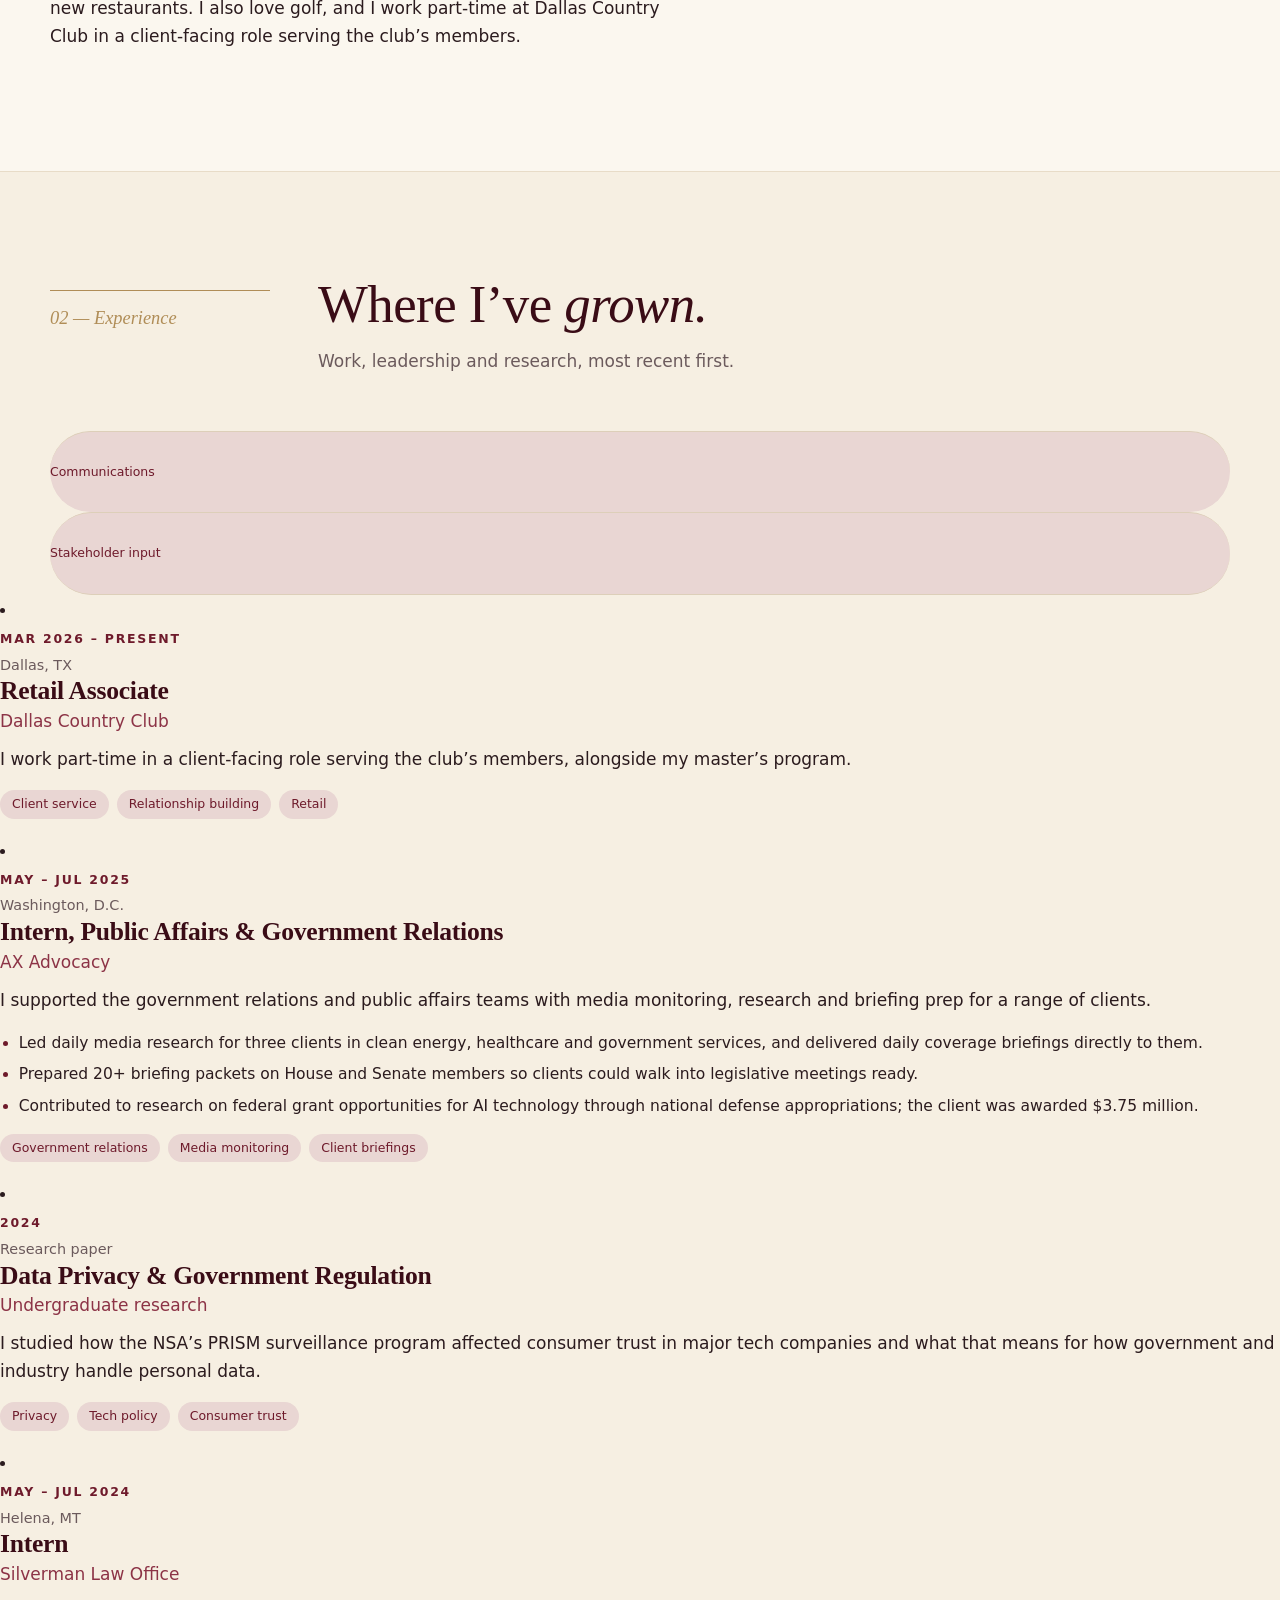
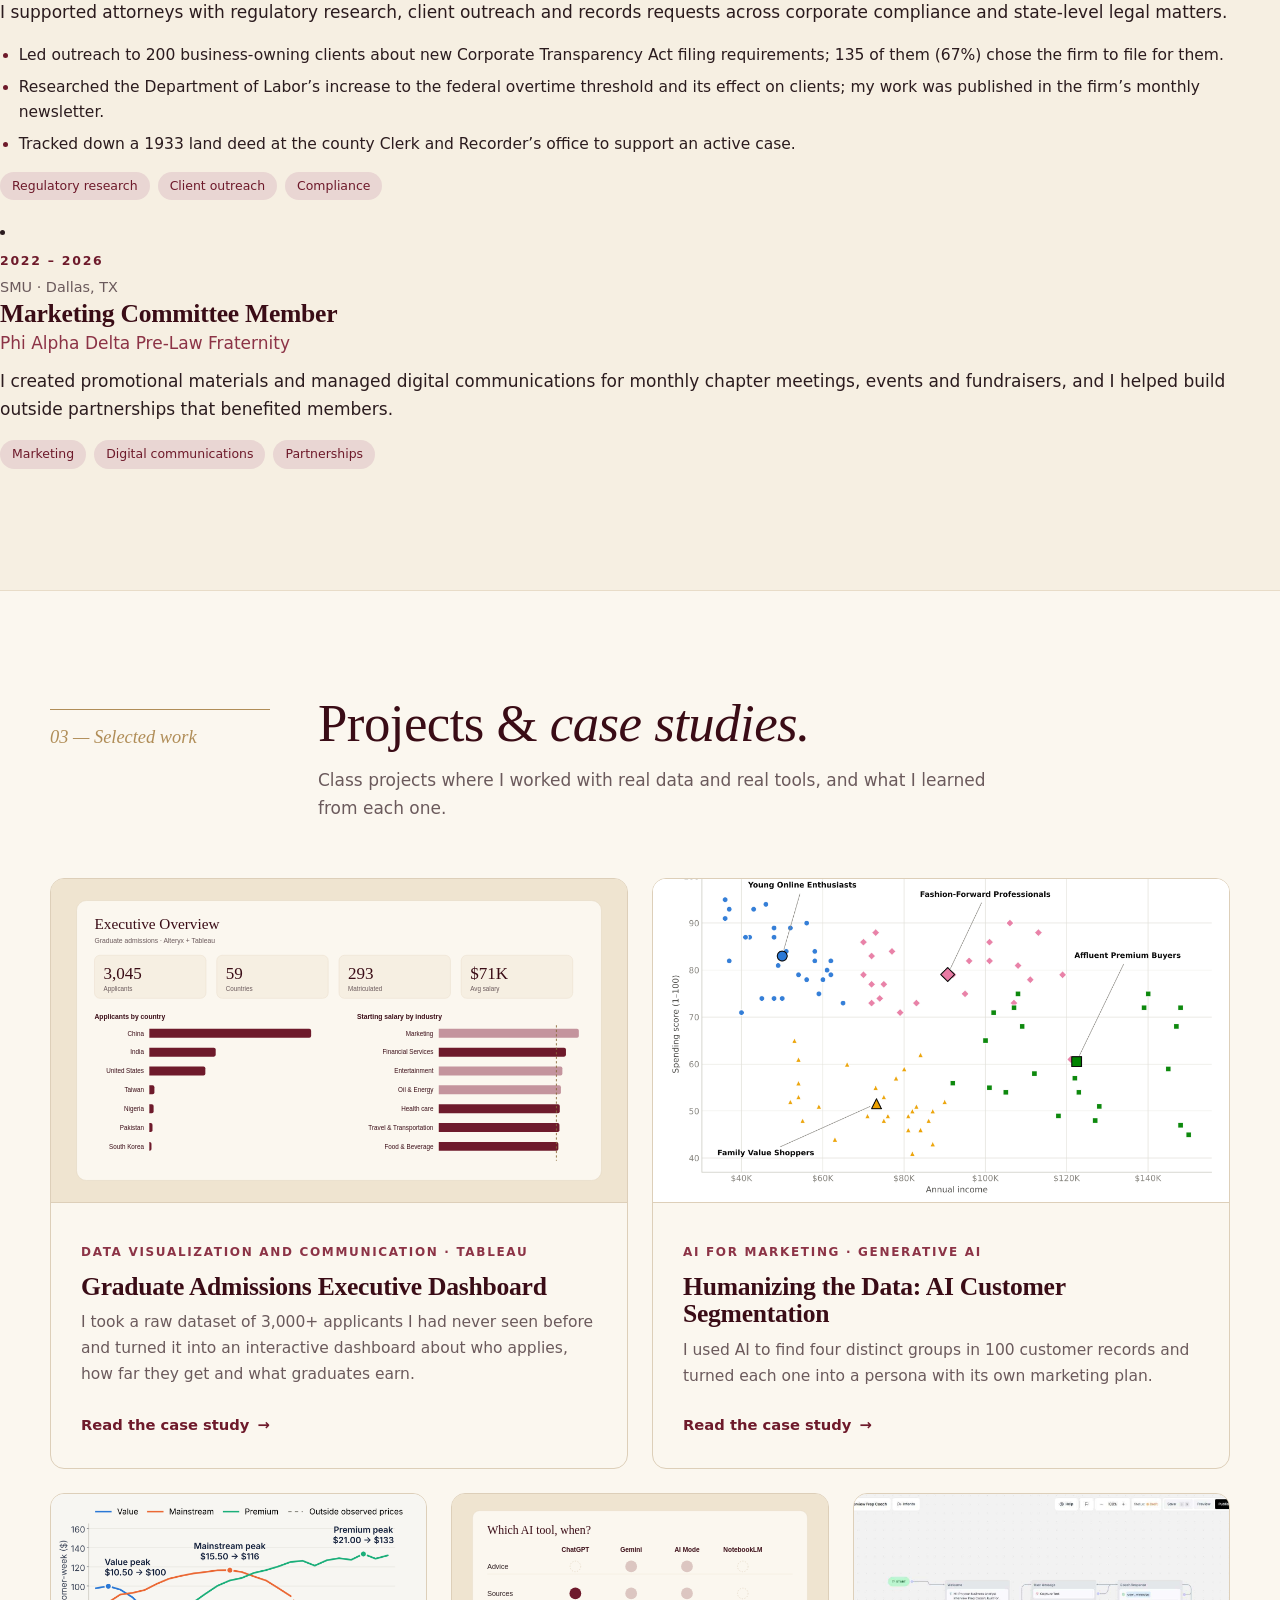
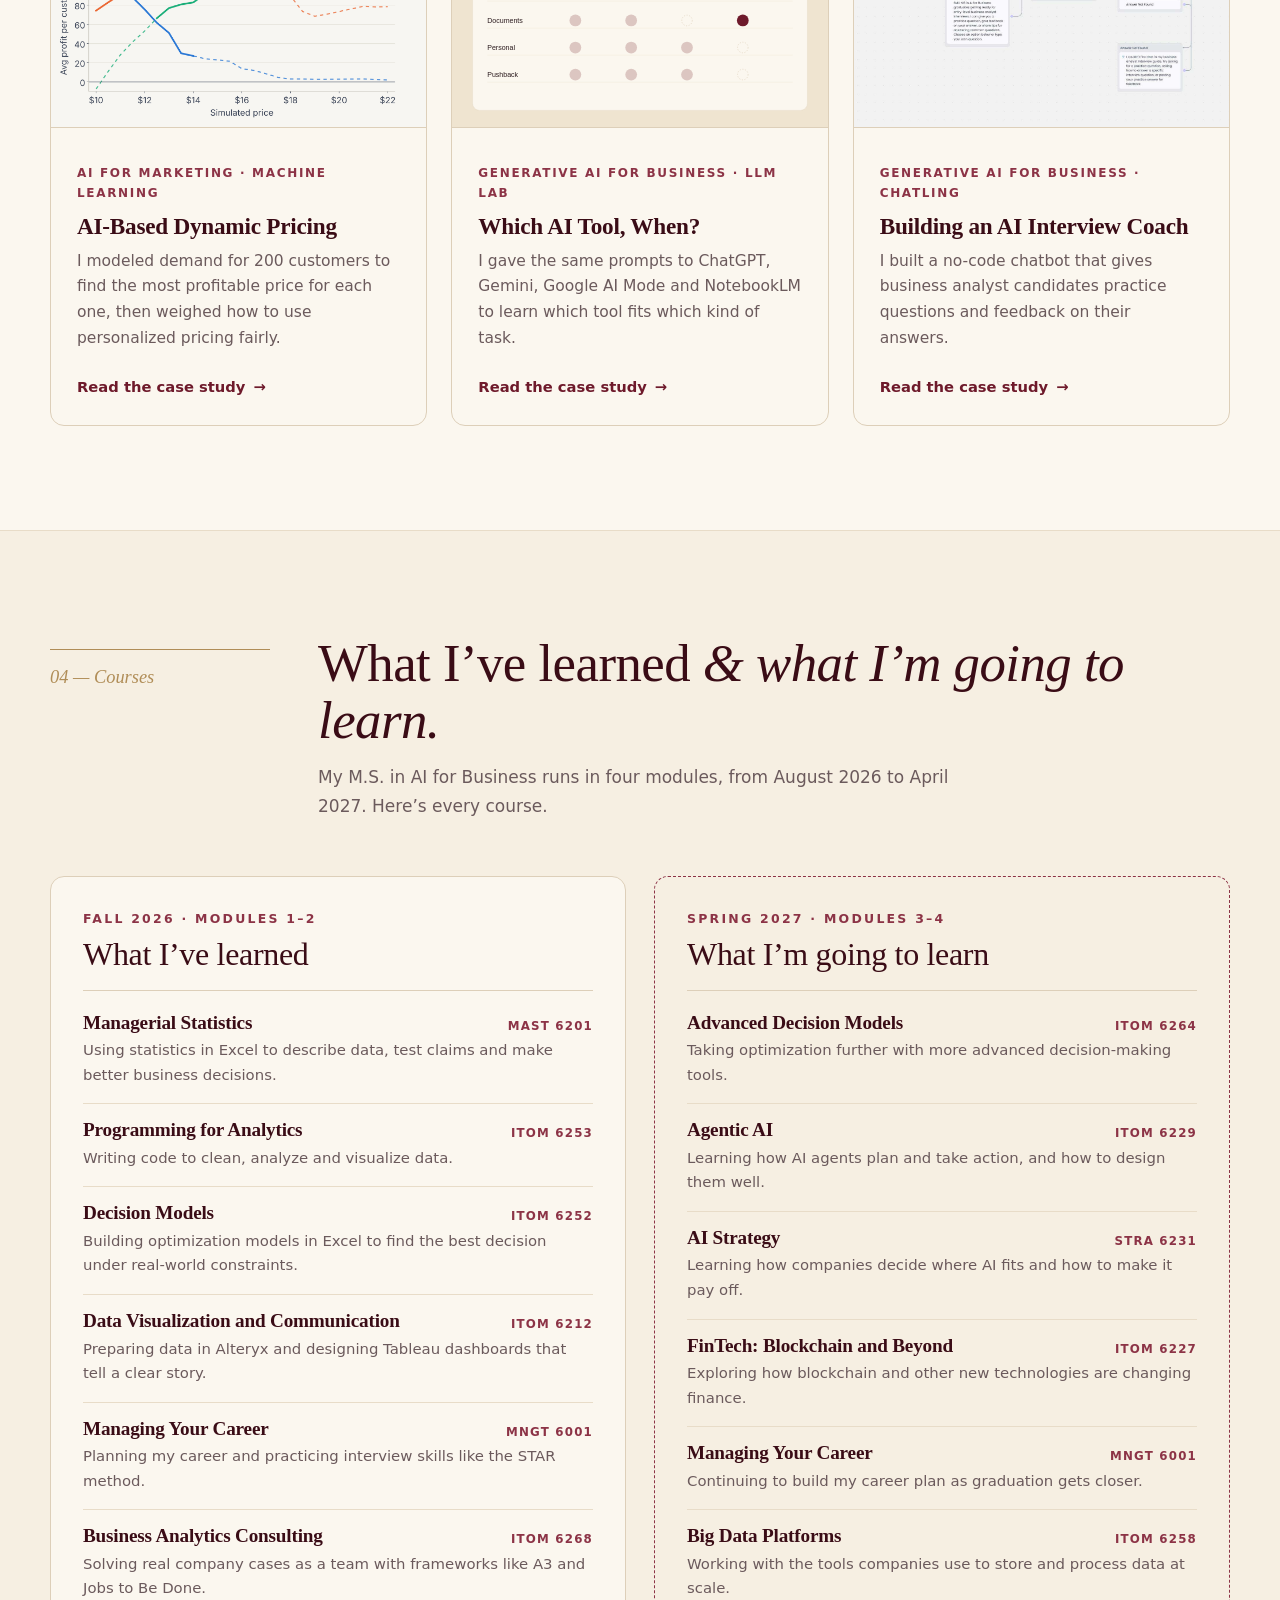
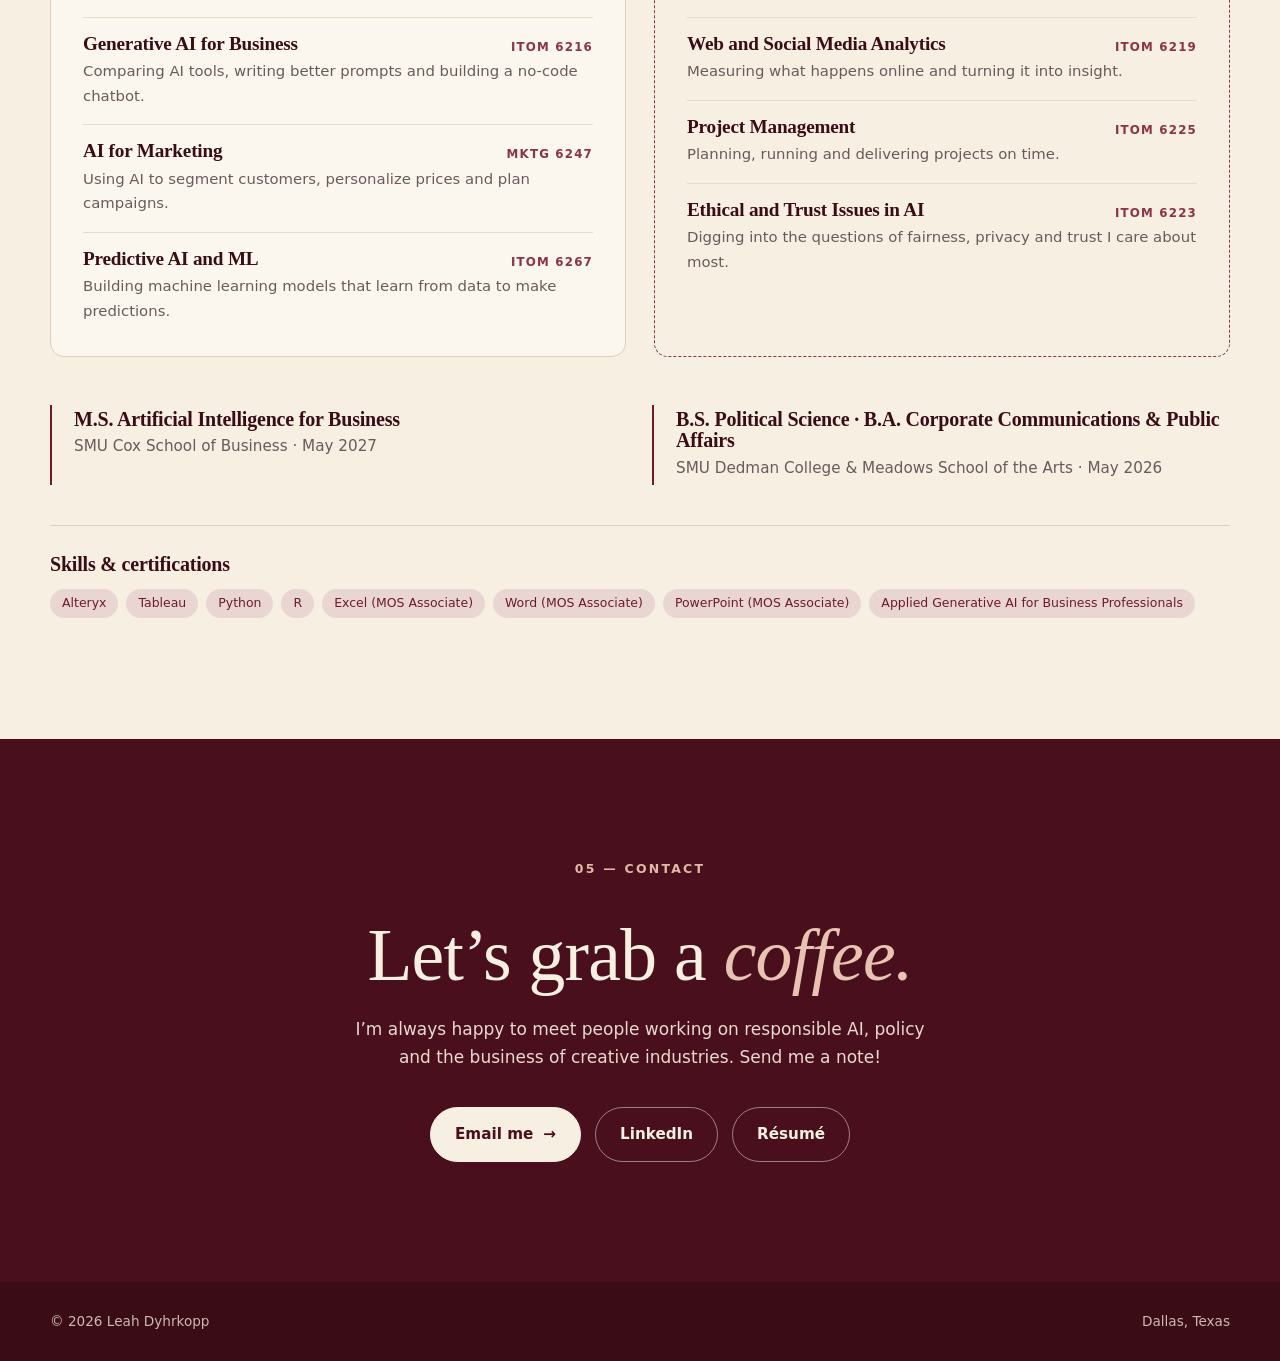
==== commit f405aaec: "Update intro, remove co-chair entry and non-clickable cards" ====
--- a/index.html
+++ b/index.html
@@ -43,7 +43,7 @@
         <div class="reveal">
           <p class="eyebrow">Dallas, TX · M.S. AI for Business, SMU ’27</p>
           <h1>Policy, people <em>&amp;</em> the business of AI.</h1>
-          <p class="lede">Hi, I’m Leah. I’m a master’s student at SMU learning how businesses put AI to work, and I bring a background in political science, public affairs and communications with me. I love turning data into a story people can act on, and I want to keep people at the center of everything I do.</p>
+          <p class="lede">I’m Leah. I’m pursuing my M.S. in AI for Business at the SMU Cox School of Business, with a background in political science and political communication. I’m building a technical foundation in artificial intelligence that I want to bring into a people-facing role, keeping the human side at the center of my work.</p>
           <div class="hero-actions">
             <a class="btn btn-primary" href="#work">See my work <span class="arrow" aria-hidden="true">→</span></a>
             <a class="btn btn-ghost" href="Leah-Dyhrkopp-Resume.pdf" target="_blank" rel="noopener">Résumé</a>
@@ -55,7 +55,7 @@
               <img src="headshot.jpg" alt="Portrait of Leah Dyhrkopp" width="800" height="800">
             </div>
           </div>
-          <p class="portrait-caption"><span class="dot" aria-hidden="true"></span> Open to roles in AI policy, responsible AI and the business of entertainment</p>
+          <p class="portrait-caption"><span class="dot" aria-hidden="true"></span> Open to roles in AI governance, responsible AI deployment and integration, and AI policy at the corporate or legislative level</p>
         </div>
       </div>
     </section>
@@ -71,7 +71,7 @@
           <div class="reveal">
             <p class="lede">I studied political science and public affairs because I care about how decisions affect people. Now I’m learning to back that instinct up with data.</p>
             <p>I graduated from SMU in May 2026 with a B.S. in Political Science and a B.A. in Corporate Communications and Public Affairs. Along the way, I interned at a law office in Montana and at a public affairs and government relations firm in Washington, D.C., and I wrote a research paper on how the NSA’s PRISM program affected consumer trust in Big Tech.</p>
-            <p>Today I’m back at SMU for an M.S. in AI for Business. So far I’ve built dashboards in Alteryx and Tableau, optimization models in Excel and my own AI chatbot, all while co-chairing communications for my program’s student leadership group.</p>
+            <p>Today I’m back at SMU for an M.S. in AI for Business. So far I’ve built dashboards in Alteryx and Tableau, optimization models in Excel and my own AI chatbot.</p>
             <p>Outside of class, I’m a music lover who goes to concerts whenever I can, a loyal Seattle sports fan and a self-proclaimed chef who’s always trying new restaurants. I also love golf, and I work part-time at Dallas Country Club in a client-facing role serving the club’s members.</p>
           </div>
           <ul class="values reveal">
@@ -93,14 +93,7 @@
             <p>Work, leadership and research, most recent first.</p>
           </div>
         </div>
-        <ol class="timeline">
-          <li class="reveal">
-            <div class="tl-when"><strong>Aug 2026 – present</strong>SMU Cox · Dallas, TX</div>
-            <div class="tl-body">
-              <h3>Communications Co-Chair</h3>
-              <p class="tl-org">M.S. AI for Business Student Leadership Group</p>
-              <p>I help plan and promote events for my program and co-lead its communications. I also led our merchandise initiative, gathering input from program leadership and students on the design and rollout.</p>
-              <ul class="tags"><li class="tag">Event planning</li><li class="tag">Communications</li><li class="tag">Stakeholder input</li></ul>
+        <ol class="timeline"><li class="tag">Communications</li><li class="tag">Stakeholder input</li></ul>
             </div>
           </li>
           <li class="reveal">
@@ -224,24 +217,7 @@
             </div>
           </a>
 
-          <div class="card card-small reveal">
-            <span class="status">In progress</span>
-            <span class="card-meta">AI for Marketing</span>
-            <h3>Data Centers &amp; Community</h3>
-            <p>Our team is building a campaign to show skeptical audiences how data centers can benefit the communities around them.</p>
-          </div>
-
-          <div class="card card-small reveal">
-            <span class="card-meta">Business Analytics Consulting</span>
-            <h3>CVS Pharmacy: A3 &amp; Jobs to Be Done</h3>
-            <p>Our team analyzed a CVS pharmacy case using the A3 problem-solving format and a Jobs to Be Done framework. I wrote the narrative.</p>
-          </div>
-
-          <div class="card card-small reveal">
-            <span class="card-meta">Product Strategy</span>
-            <h3>Knot: Snack Product Pitch</h3>
-            <p>I built a snack company concept and pitched its first product, Knot, to my classmates.</p>
-          </div>
+
         </div>
       </div>
     </section>
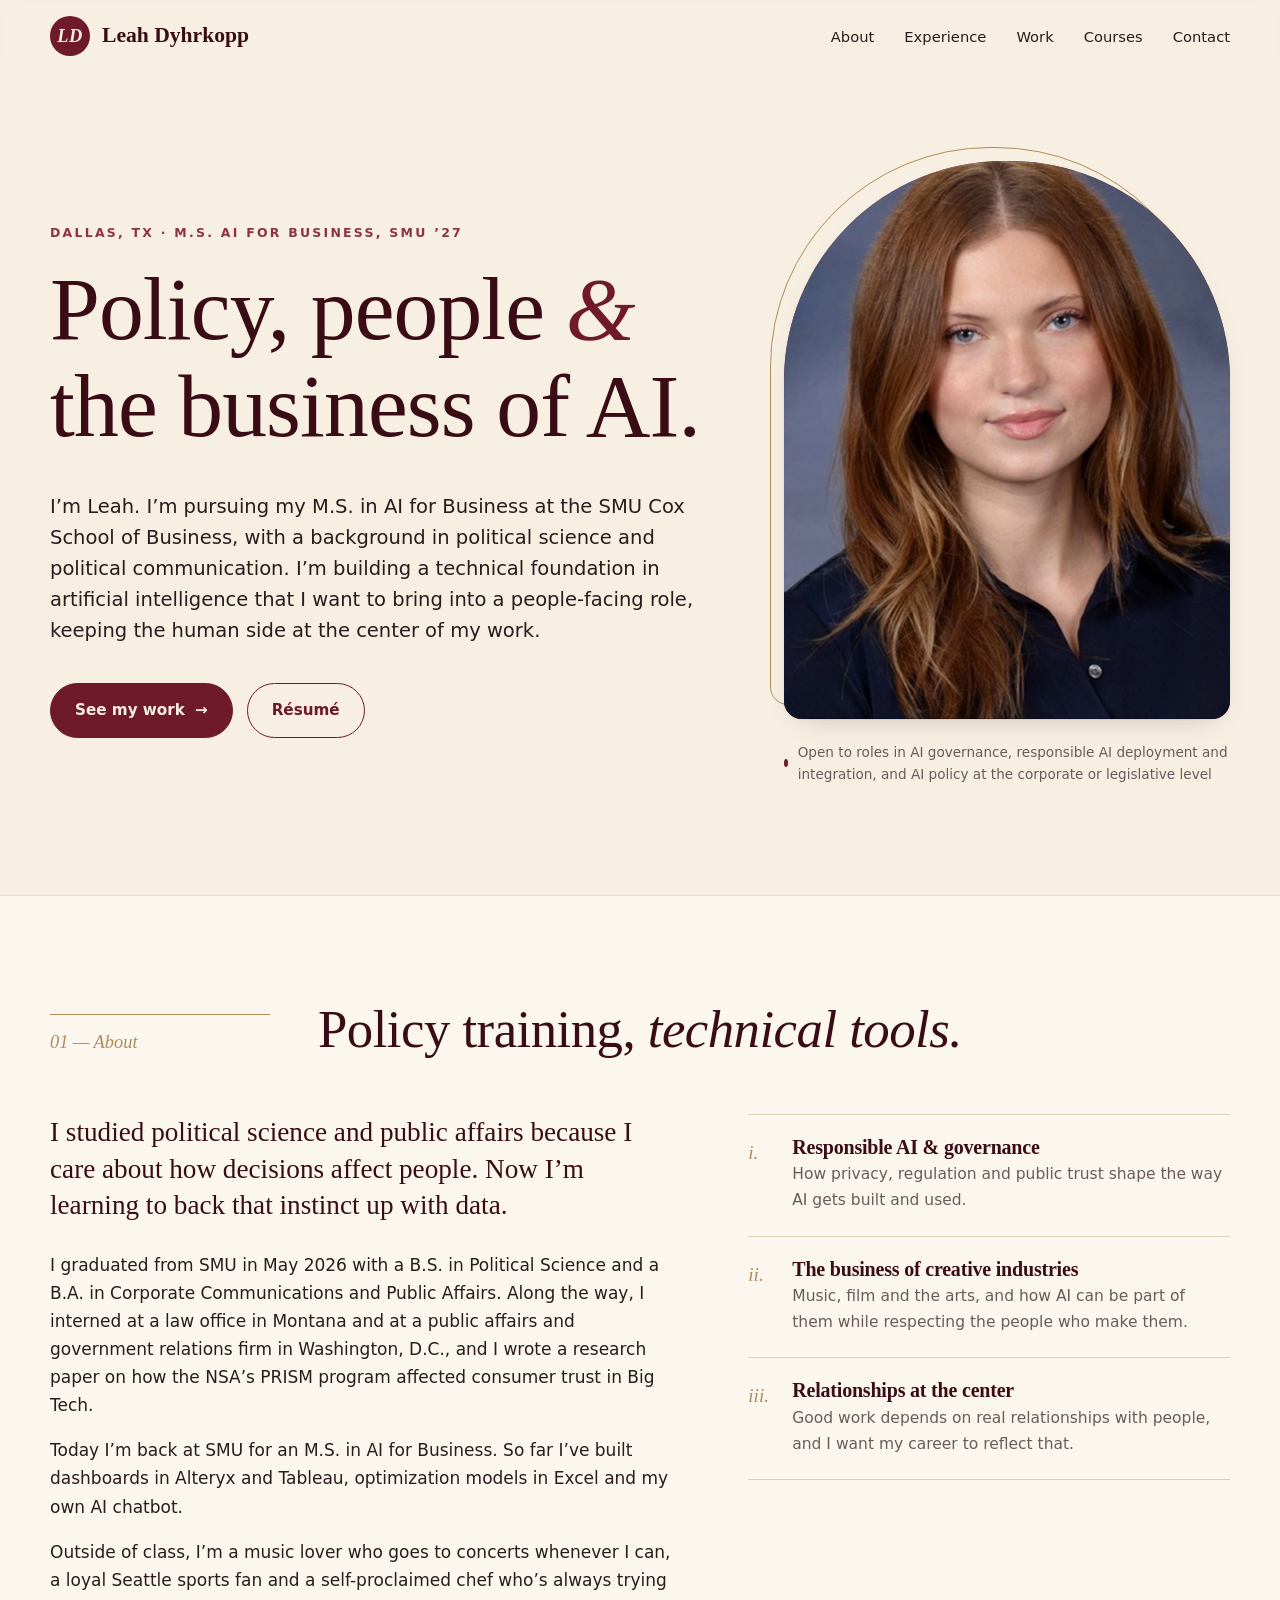
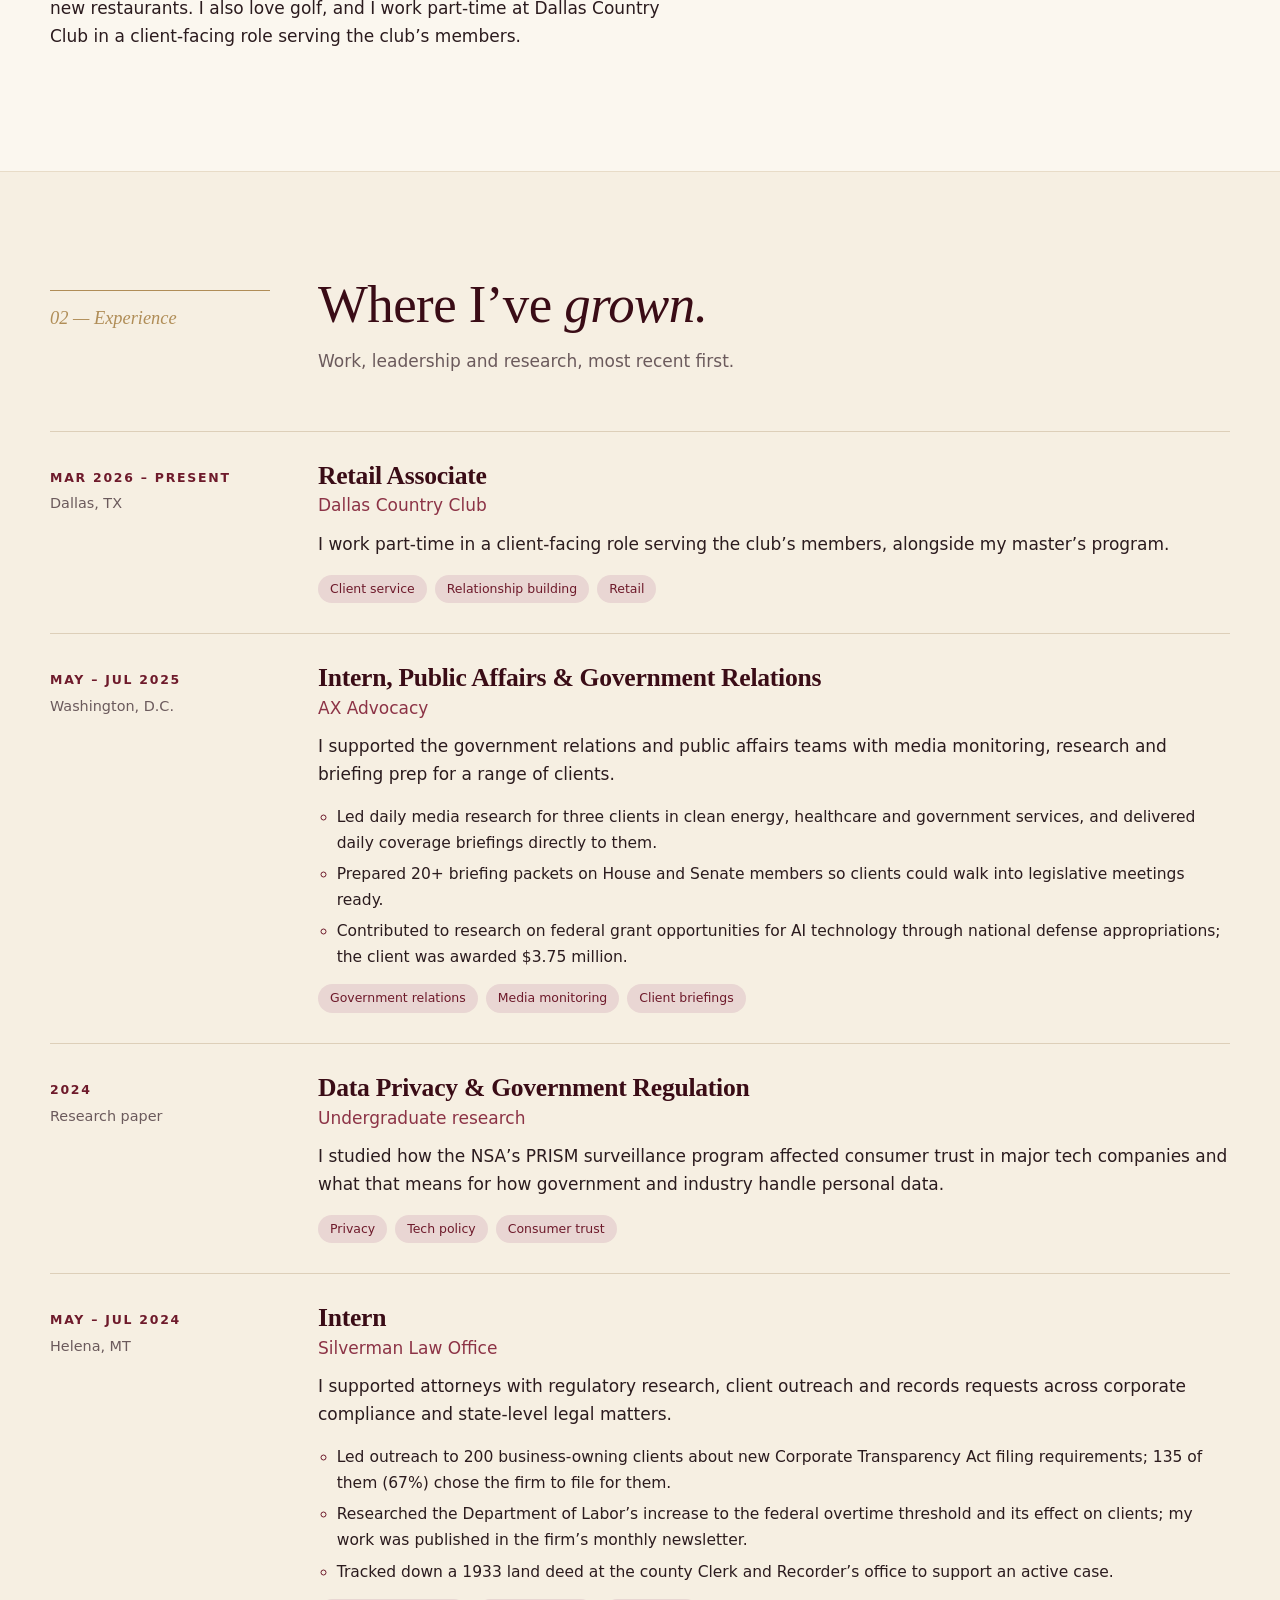
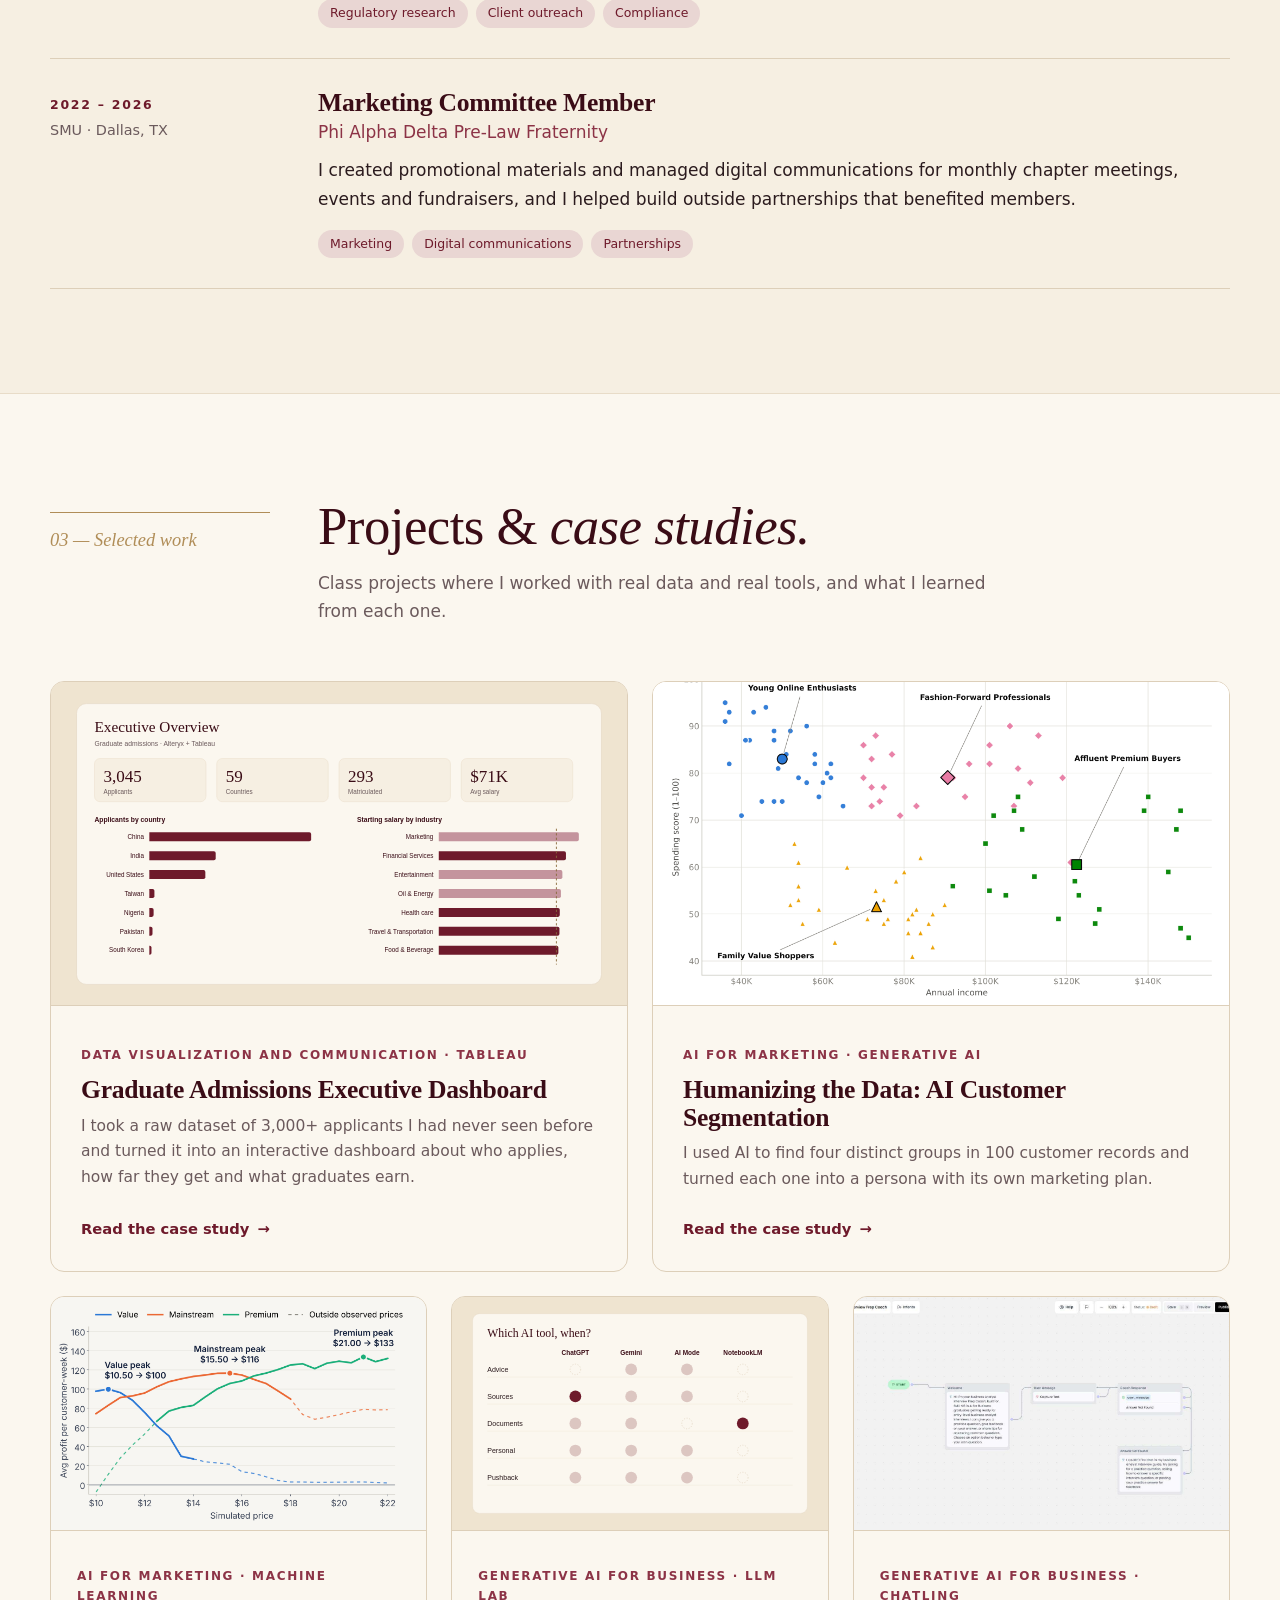
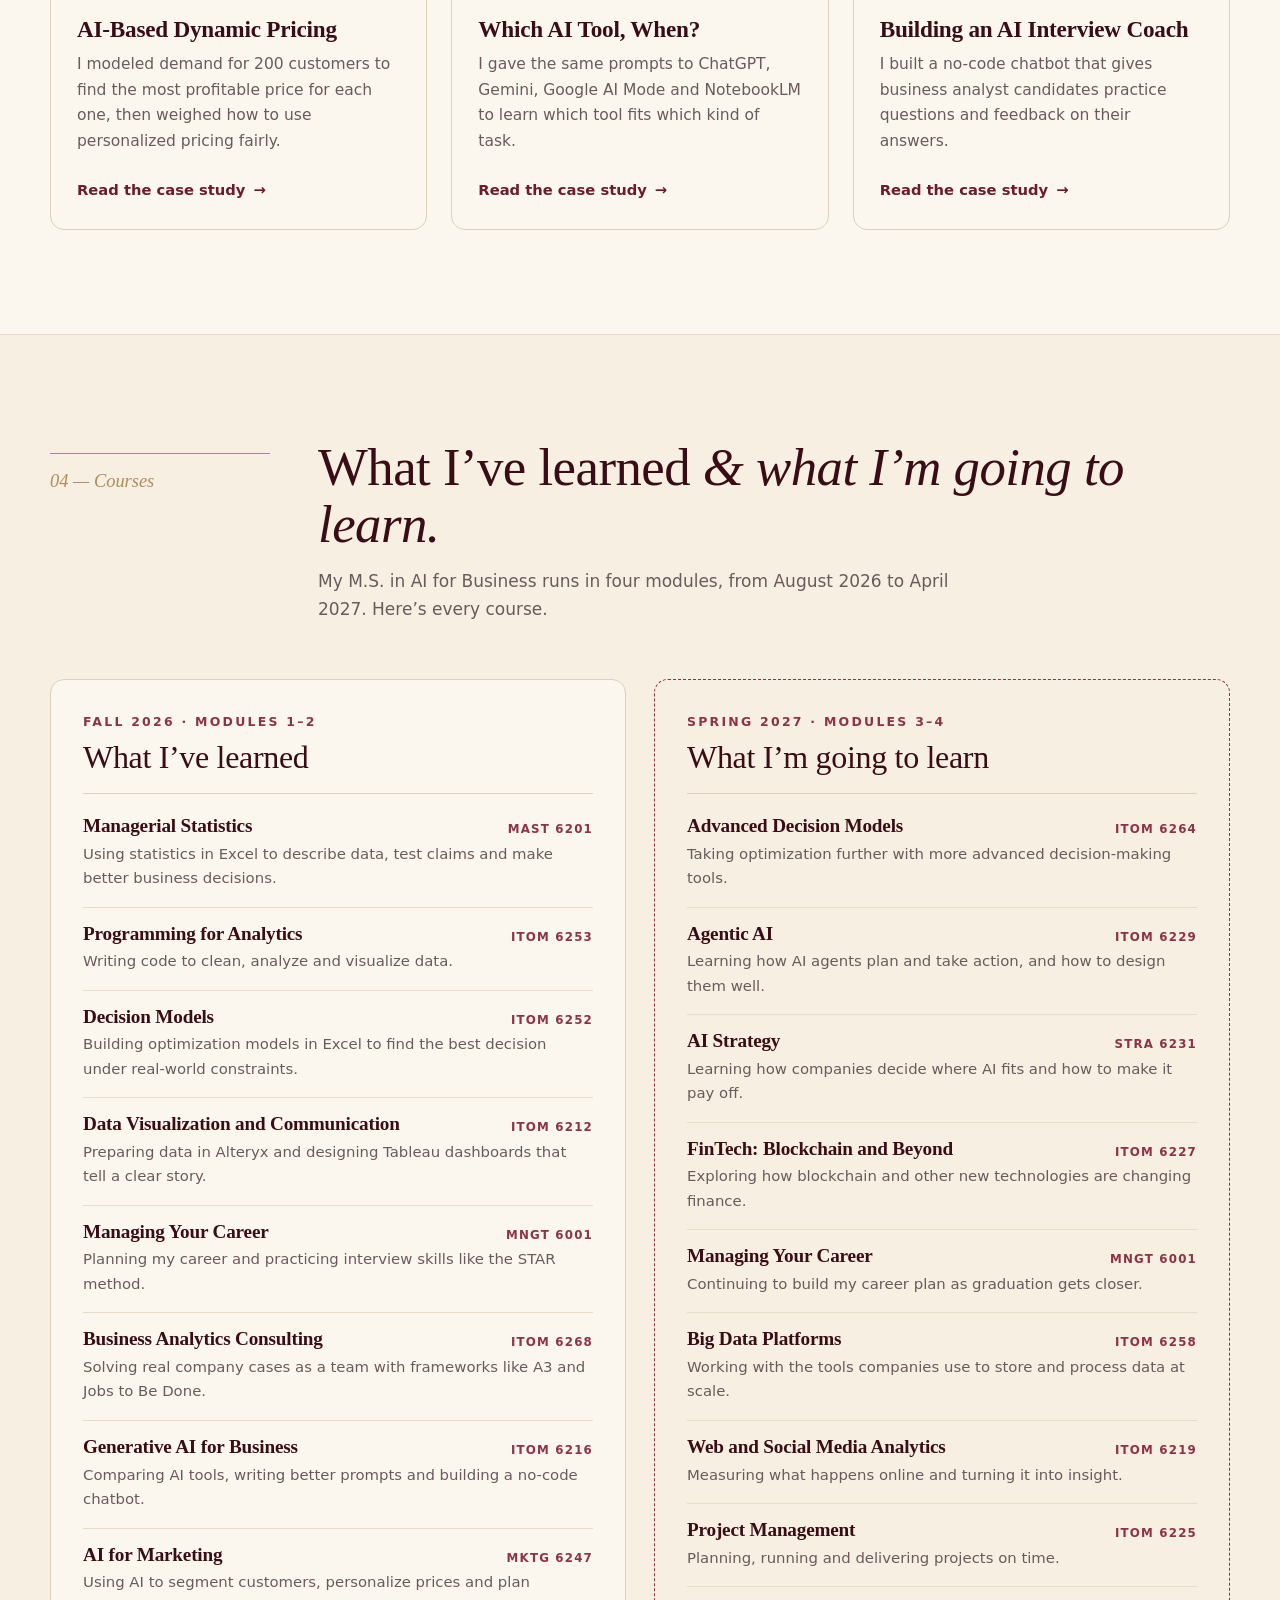
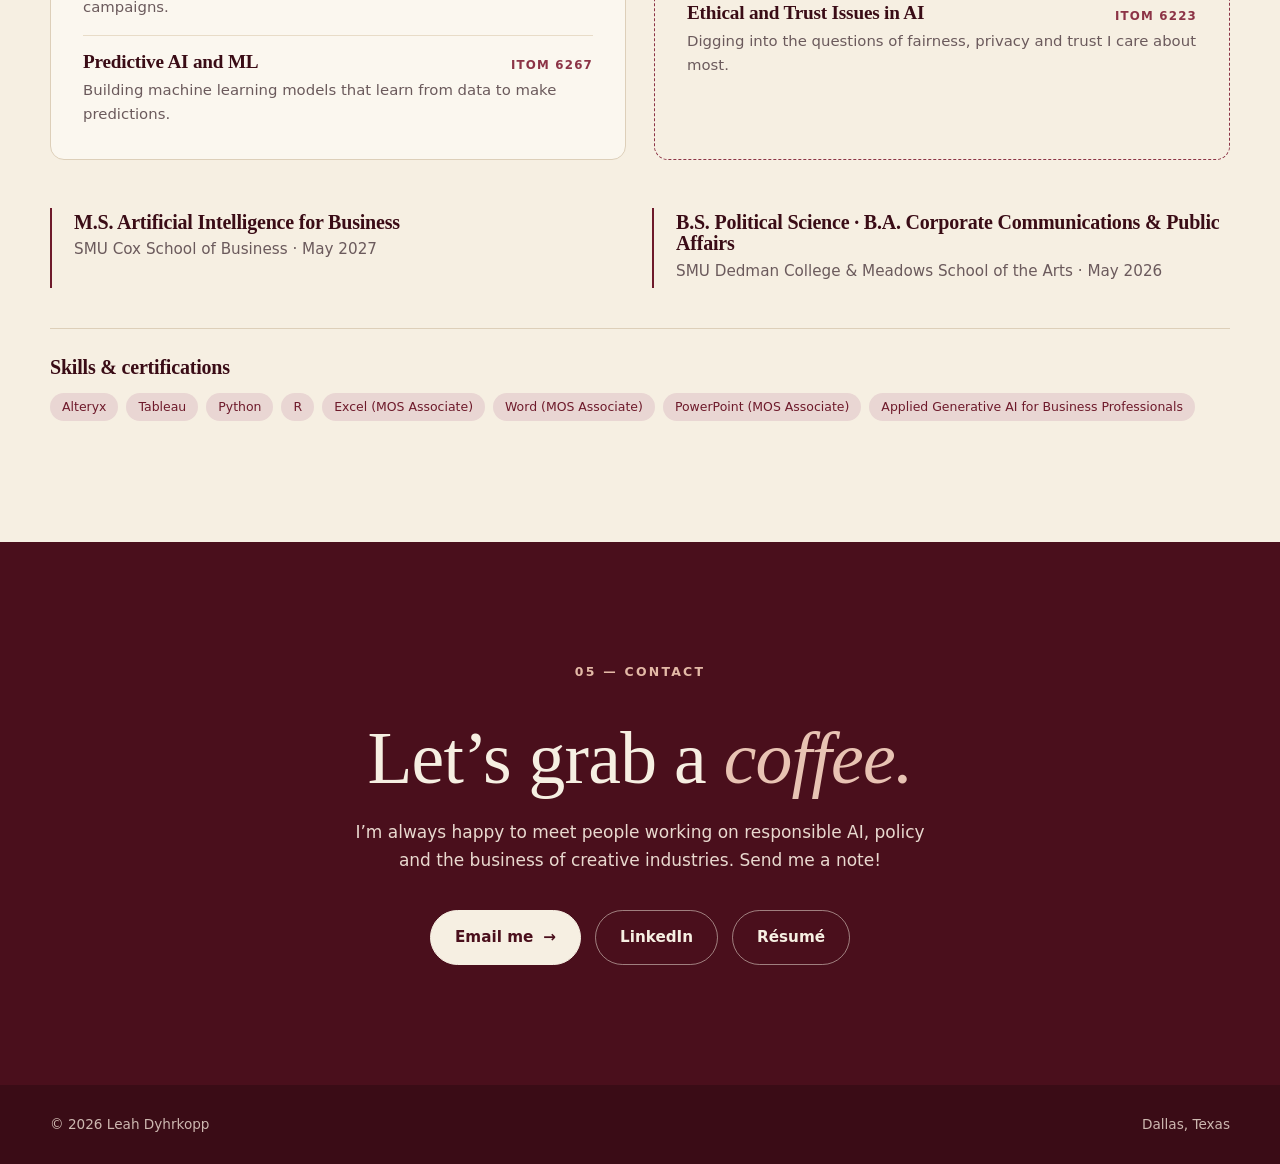
==== commit 32095490: "Fix Experience section layout" ====
--- a/index.html
+++ b/index.html
@@ -93,9 +93,7 @@
             <p>Work, leadership and research, most recent first.</p>
           </div>
         </div>
-        <ol class="timeline"><li class="tag">Communications</li><li class="tag">Stakeholder input</li></ul>
-            </div>
-          </li>
+        <ol class="timeline">
           <li class="reveal">
             <div class="tl-when"><strong>Mar 2026 – present</strong>Dallas, TX</div>
             <div class="tl-body">
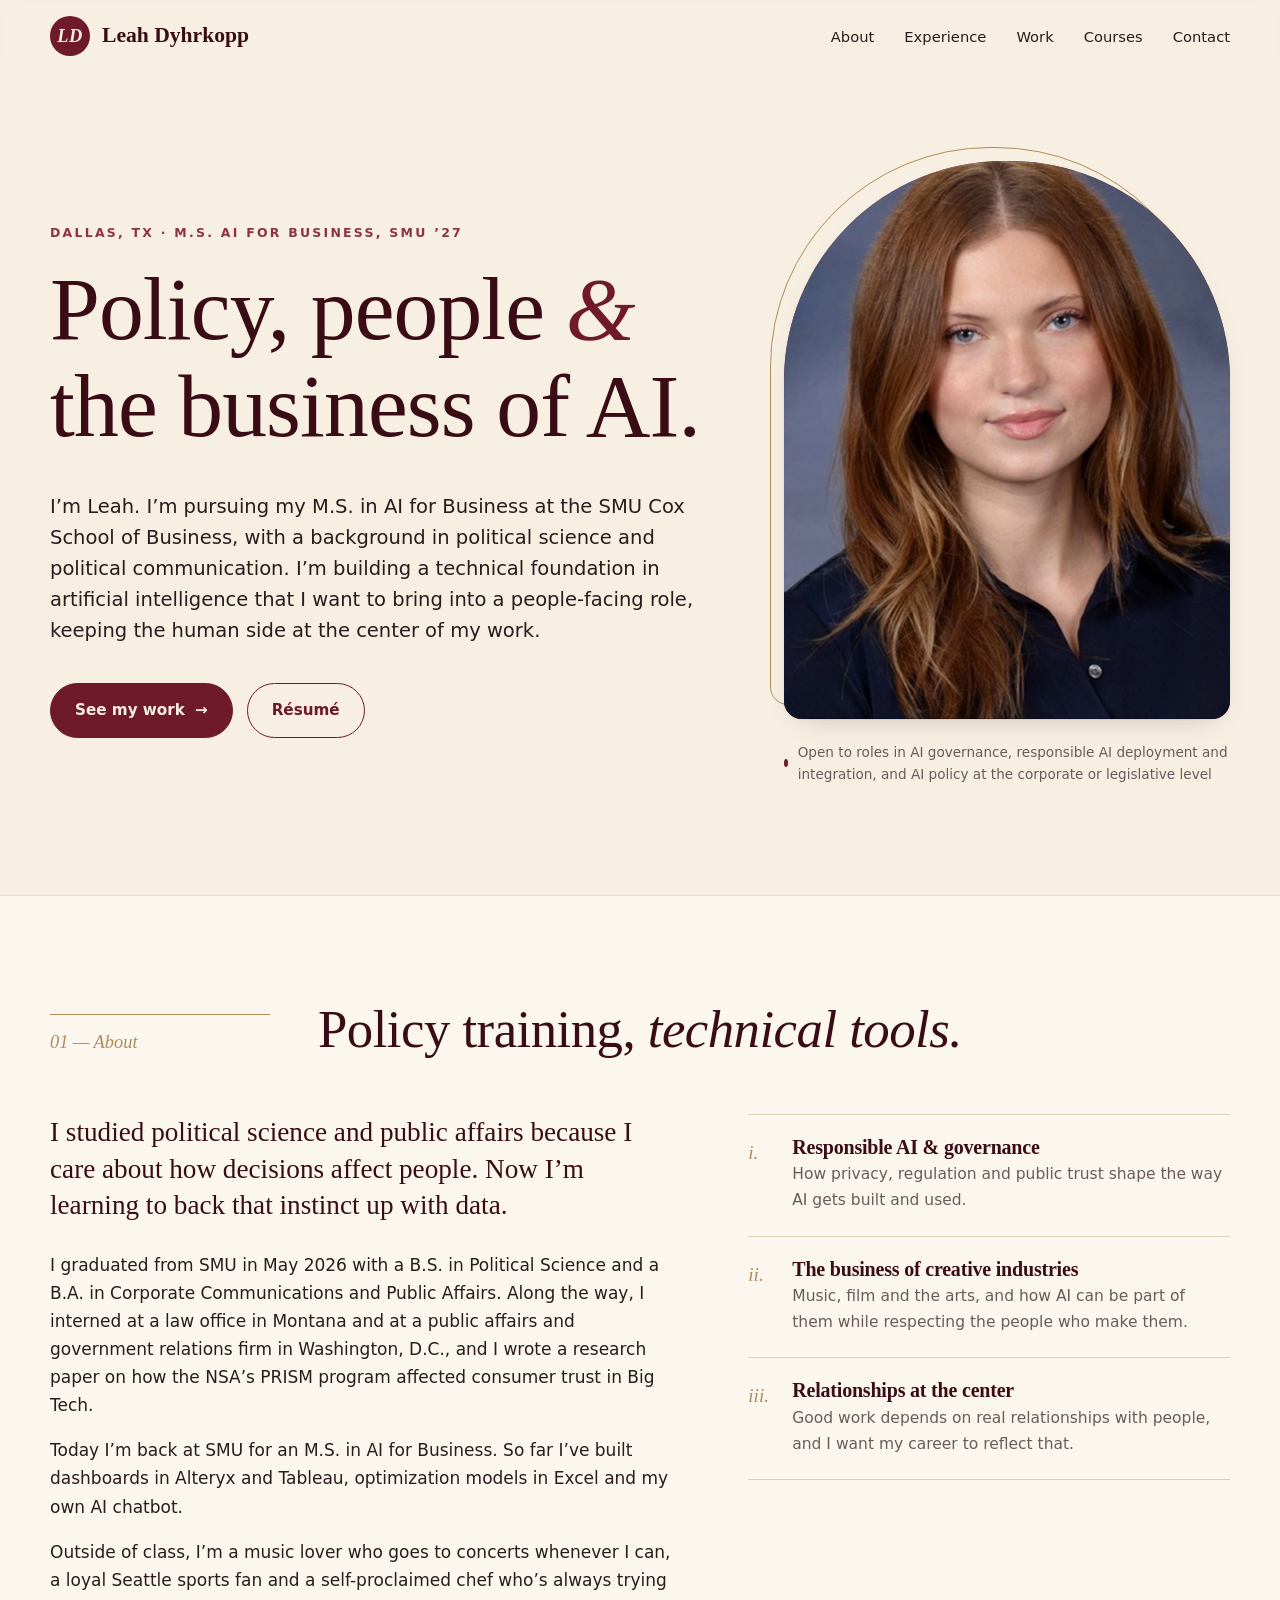
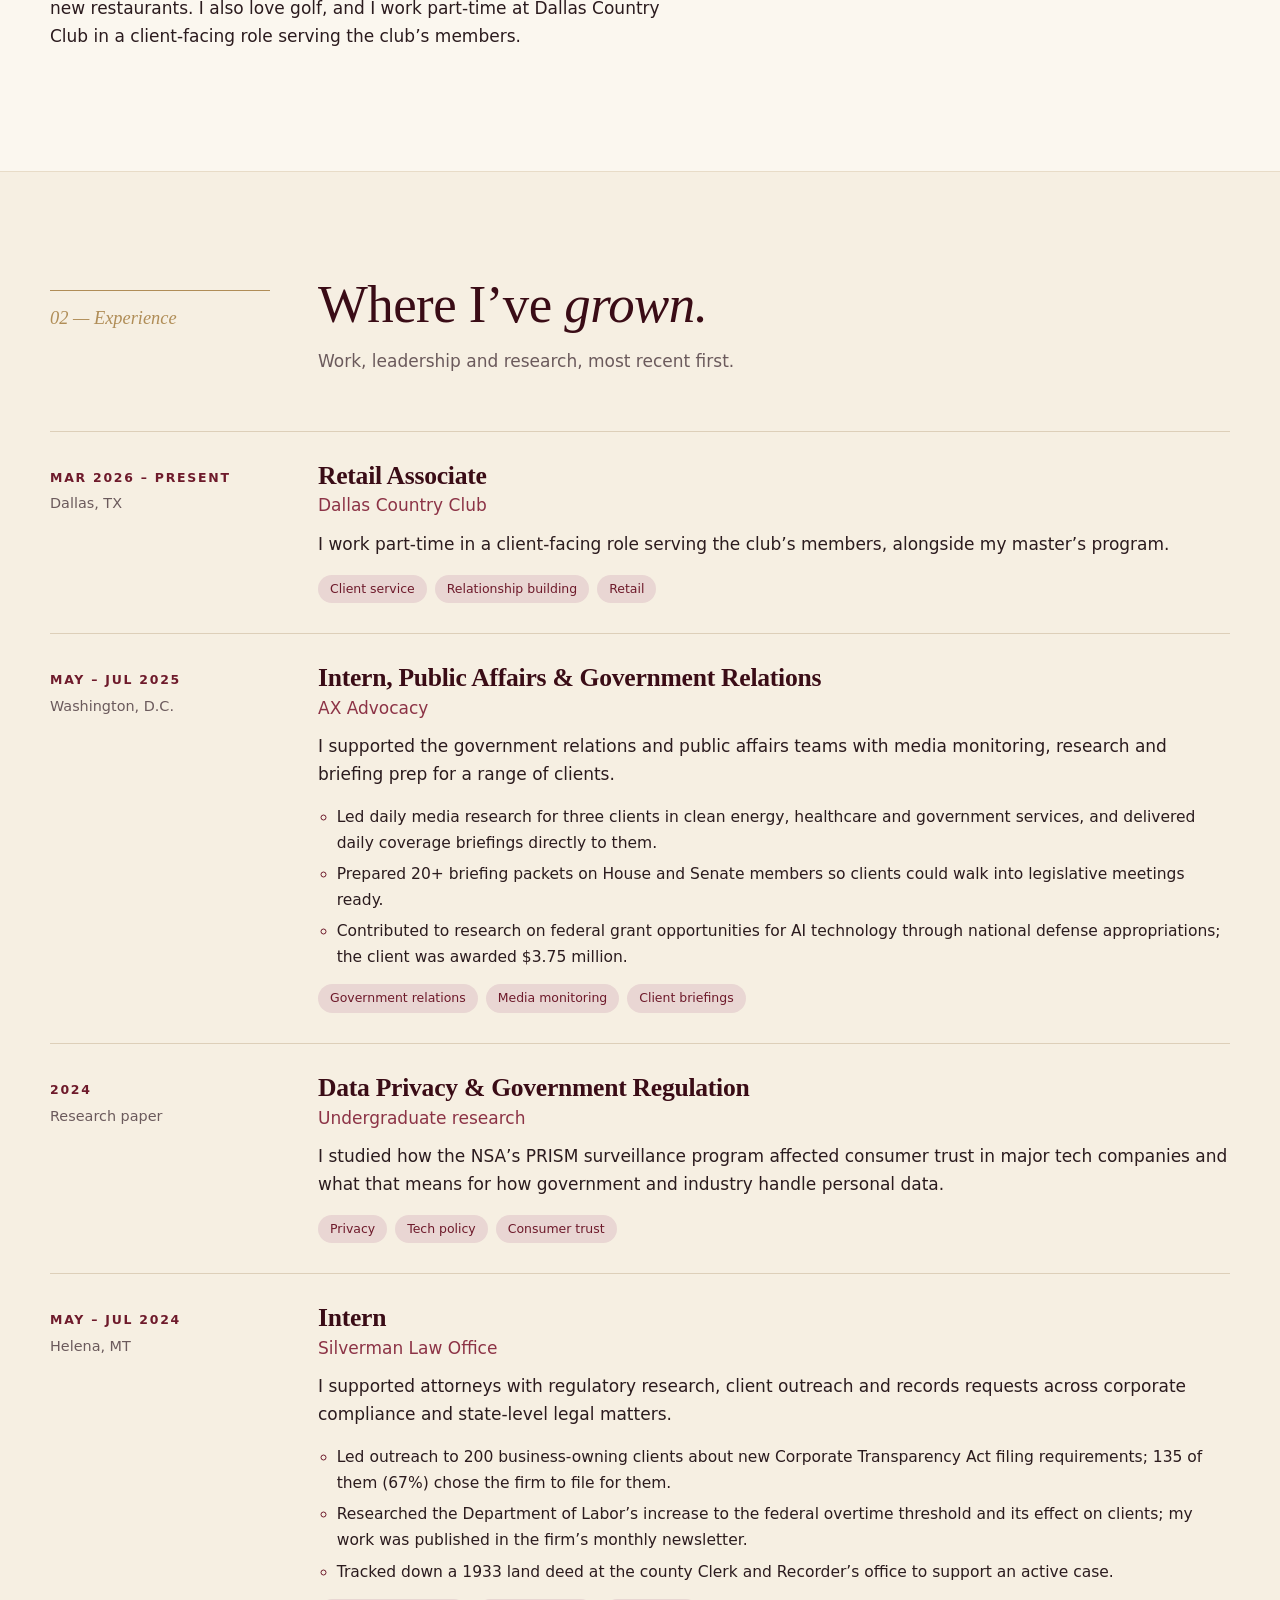
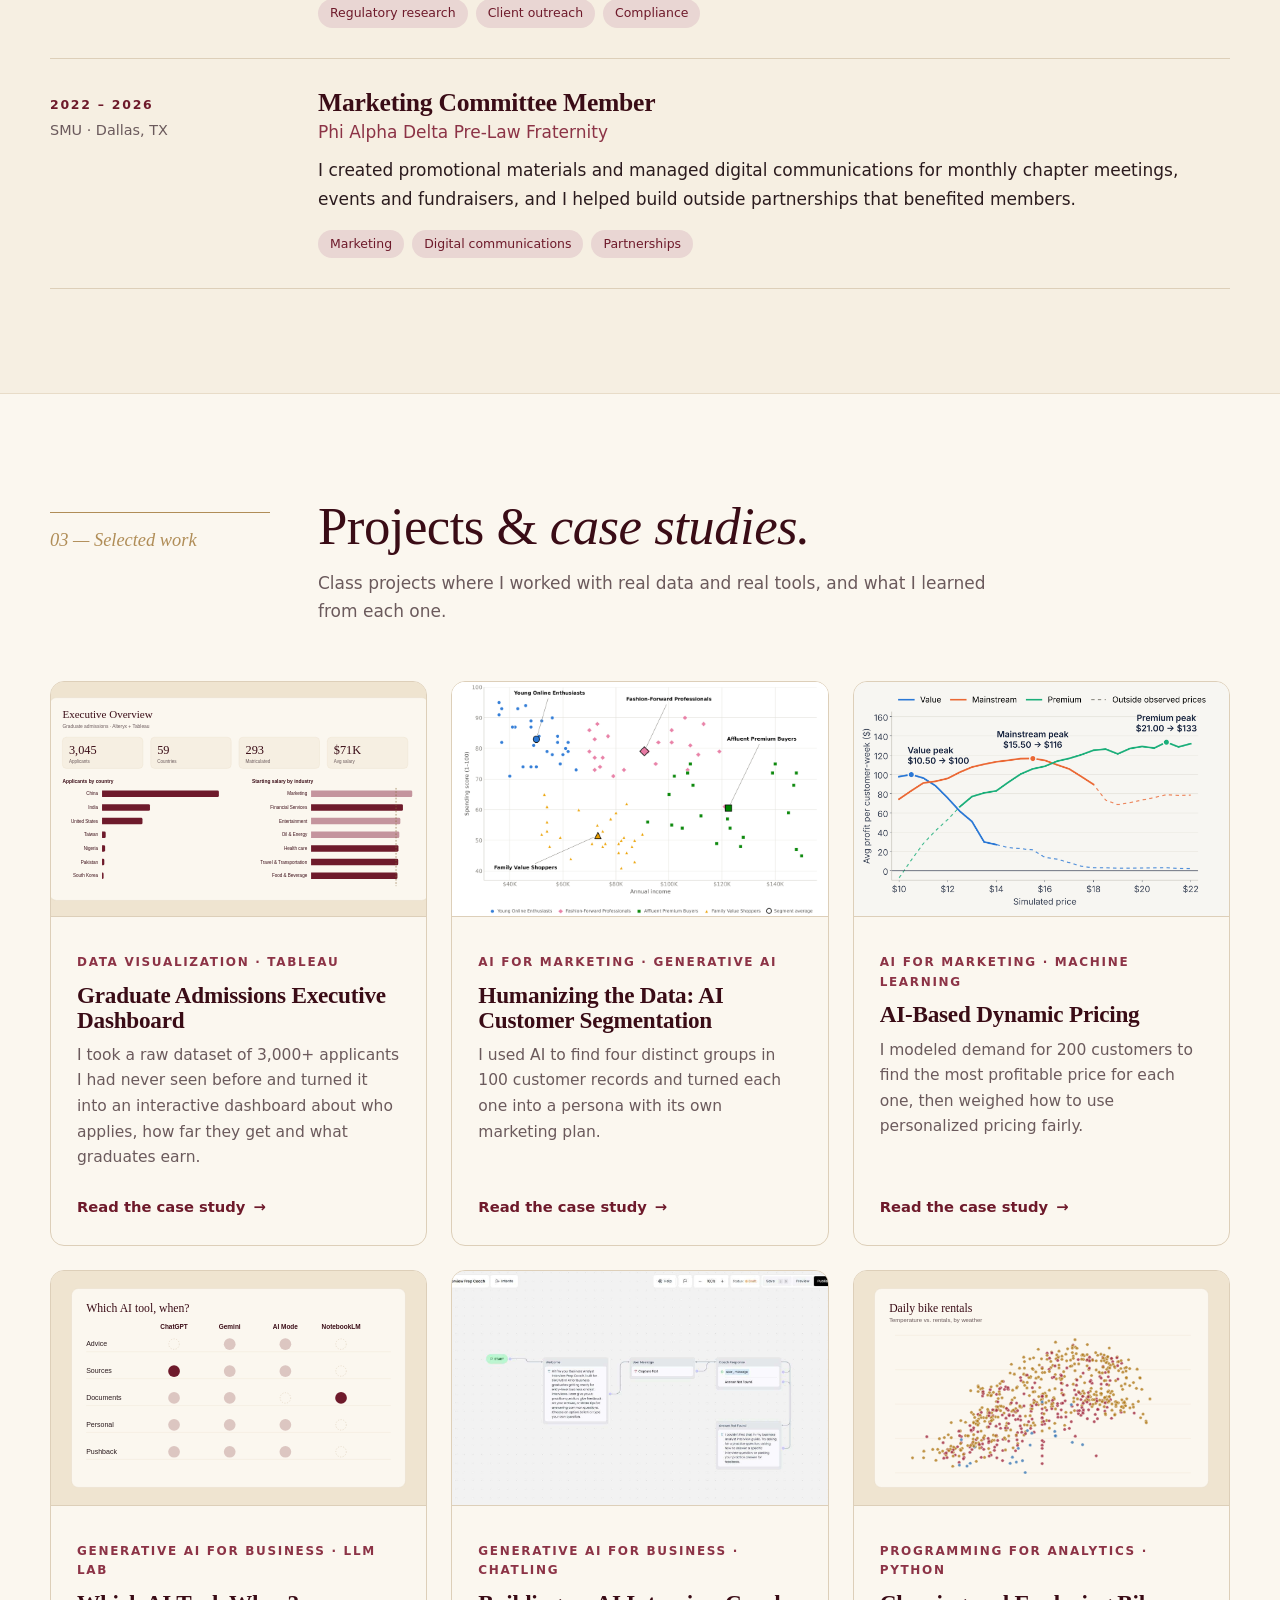
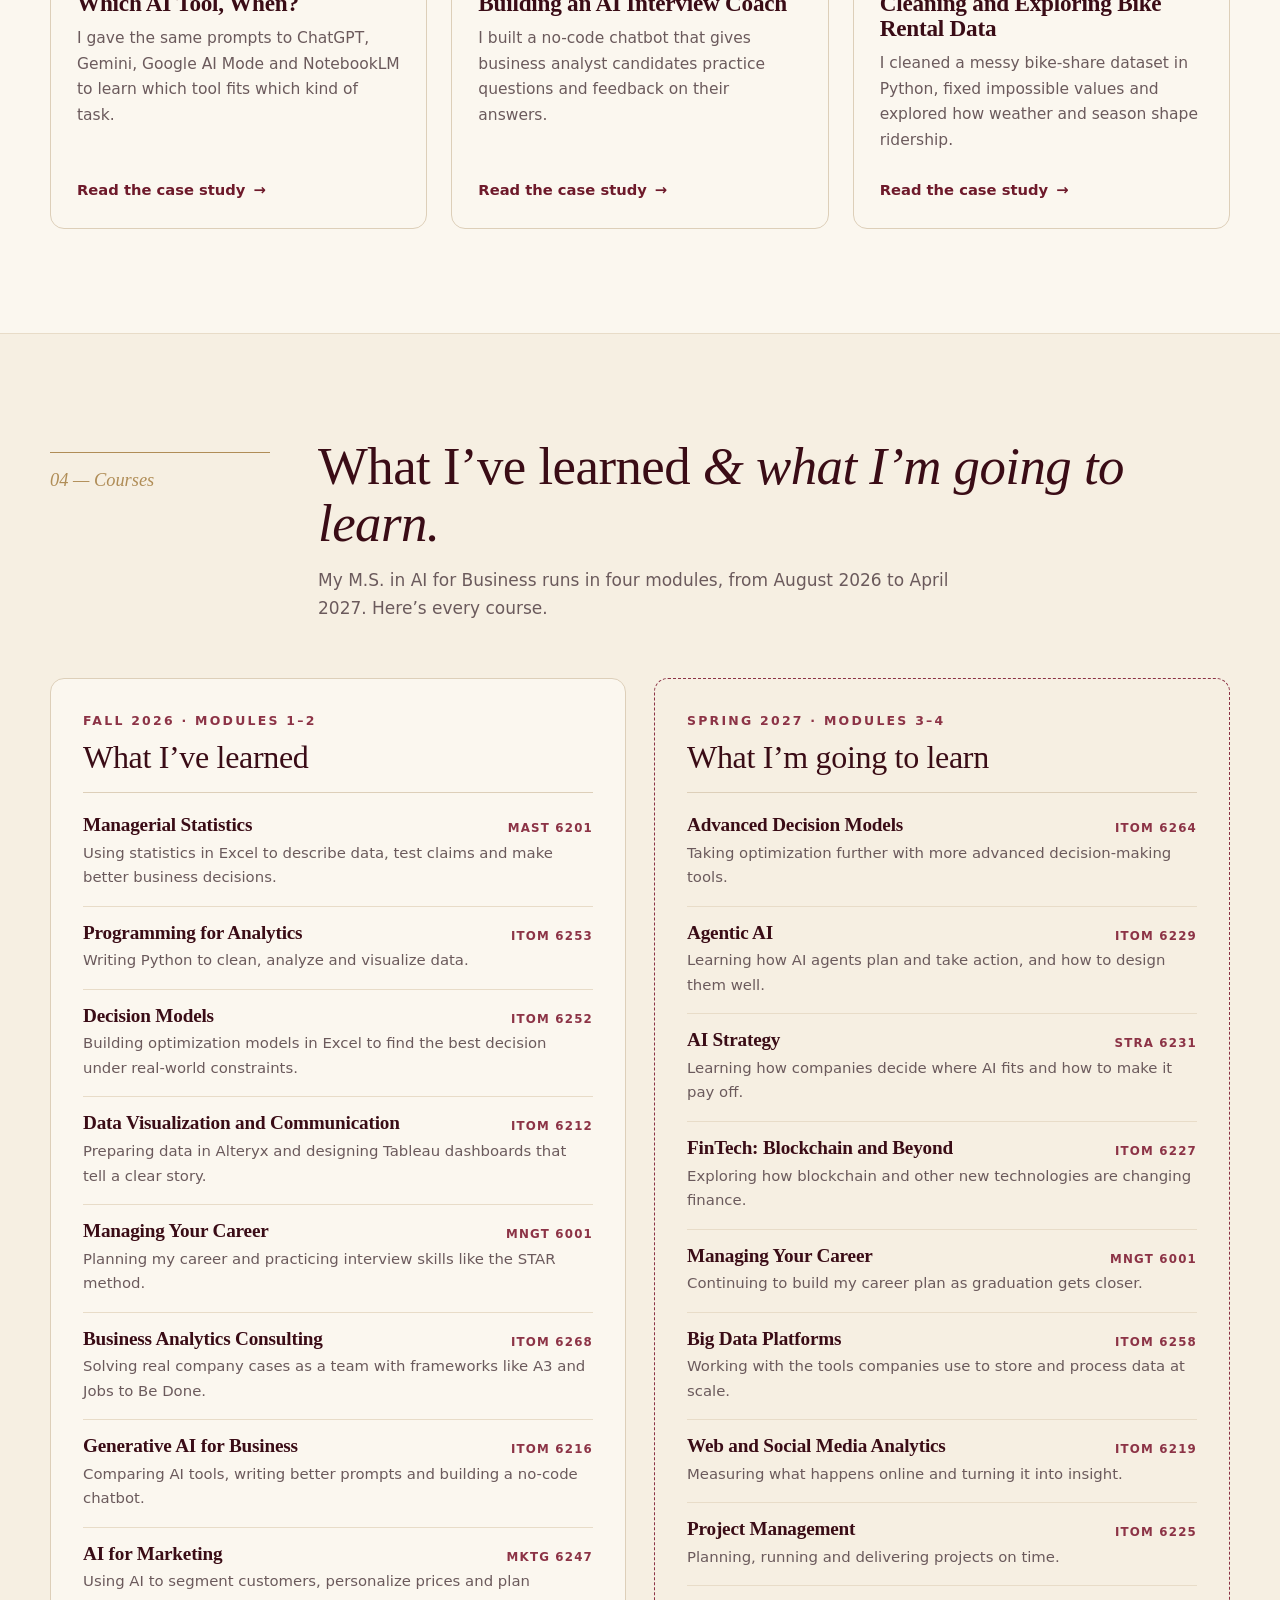
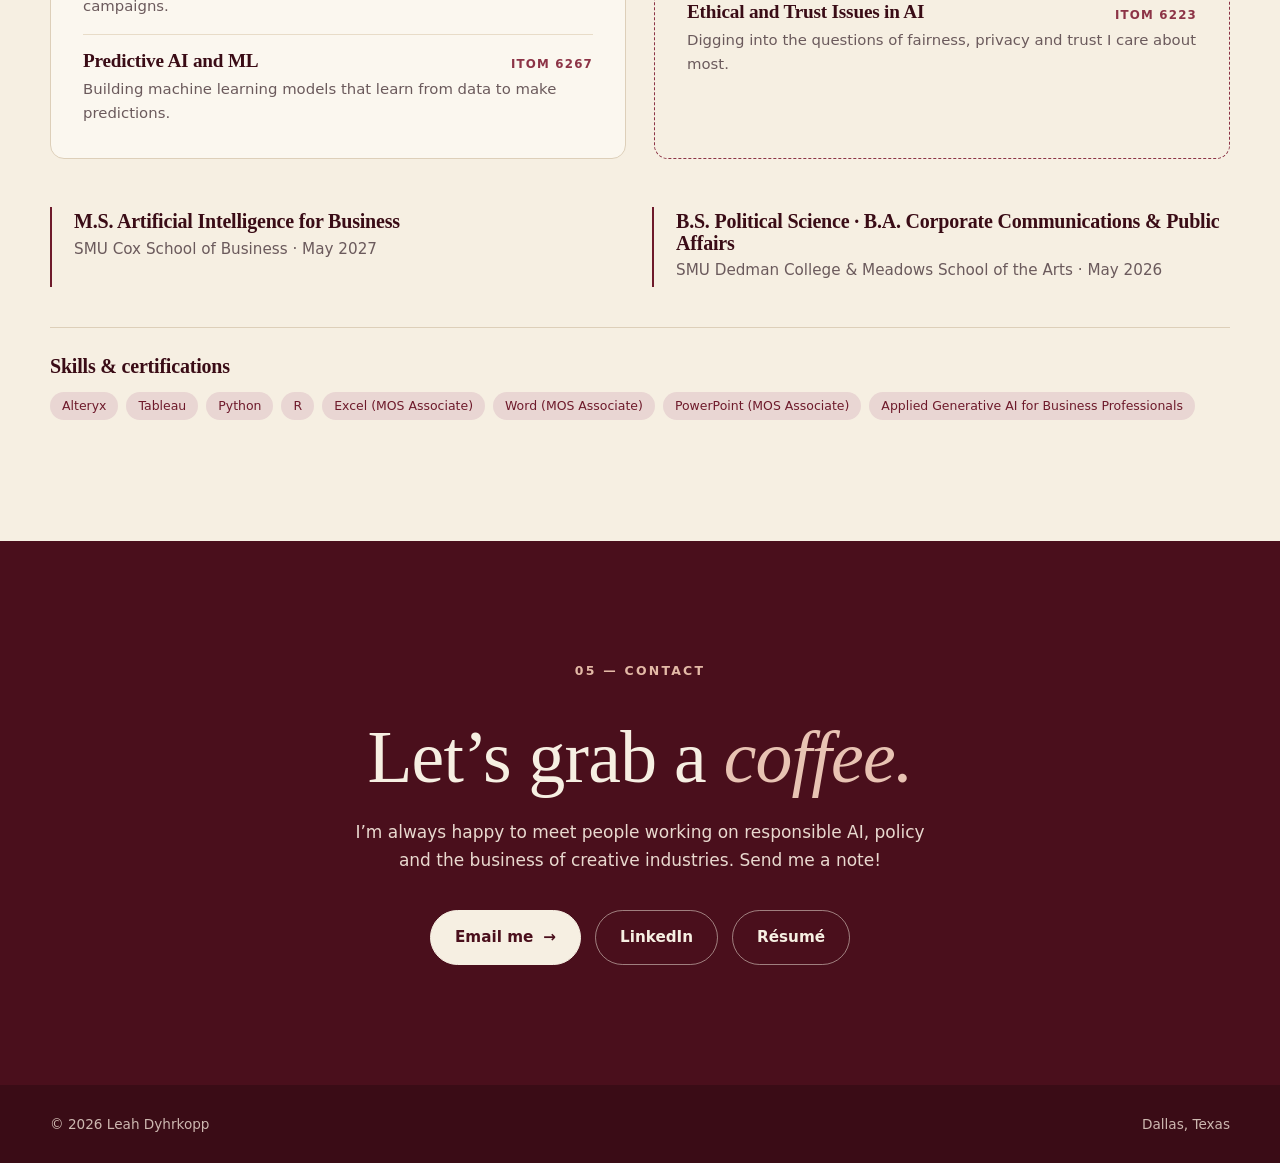
==== commit cf6a9c47: "Add bike rental notebook case study" ====
--- a/index.html
+++ b/index.html
@@ -165,17 +165,17 @@
         </div>
 
         <div class="work-grid">
-          <a class="card card-feature reveal" href="admissions-dashboard.html">
+          <a class="card card-mid reveal" href="admissions-dashboard.html">
             <div class="card-visual"><img src="dashboard-preview.svg" alt="Preview of the admissions dashboard with maroon bar charts of applicants by country and salary by industry"></div>
             <div class="card-body">
-              <span class="card-meta">Data Visualization and Communication · Tableau</span>
+              <span class="card-meta">Data Visualization · Tableau</span>
               <h3>Graduate Admissions Executive Dashboard</h3>
               <p>I took a raw dataset of 3,000+ applicants I had never seen before and turned it into an interactive dashboard about who applies, how far they get and what graduates earn.</p>
               <span class="card-link">Read the case study <span aria-hidden="true">→</span></span>
             </div>
           </a>
 
-          <a class="card card-feature reveal" href="market-segmentation.html">
+          <a class="card card-mid reveal" href="market-segmentation.html">
             <div class="card-visual"><img src="plot-income.png" alt="Scatter plot of four customer segments by income and spending score" style="object-fit:cover;object-position:center 30%;background:#fff"></div>
             <div class="card-body">
               <span class="card-meta">AI for Marketing · Generative AI</span>
@@ -211,6 +211,16 @@
               <span class="card-meta">Generative AI for Business · Chatling</span>
               <h3>Building an AI Interview Coach</h3>
               <p>I built a no-code chatbot that gives business analyst candidates practice questions and feedback on their answers.</p>
+              <span class="card-link">Read the case study <span aria-hidden="true">→</span></span>
+            </div>
+          </a>
+
+          <a class="card card-mid reveal" href="bike-rentals.html">
+            <div class="card-visual"><img src="bike-preview.svg" alt="Scatter plot of temperature against daily bike rentals, colored by weather"></div>
+            <div class="card-body">
+              <span class="card-meta">Programming for Analytics · Python</span>
+              <h3>Cleaning and Exploring Bike Rental Data</h3>
+              <p>I cleaned a messy bike-share dataset in Python, fixed impossible values and explored how weather and season shape ridership.</p>
               <span class="card-link">Read the case study <span aria-hidden="true">→</span></span>
             </div>
           </a>
@@ -239,7 +249,7 @@
             </div>
             <ul class="course-list">
               <li><h4>Managerial Statistics</h4><span class="code">MAST 6201</span><p>Using statistics in Excel to describe data, test claims and make better business decisions.</p></li>
-              <li><h4>Programming for Analytics</h4><span class="code">ITOM 6253</span><p>Writing code to clean, analyze and visualize data.</p></li>
+              <li><h4>Programming for Analytics</h4><span class="code">ITOM 6253</span><p>Writing Python to clean, analyze and visualize data.</p></li>
               <li><h4>Decision Models</h4><span class="code">ITOM 6252</span><p>Building optimization models in Excel to find the best decision under real-world constraints.</p></li>
               <li><h4>Data Visualization and Communication</h4><span class="code">ITOM 6212</span><p>Preparing data in Alteryx and designing Tableau dashboards that tell a clear story.</p></li>
               <li><h4>Managing Your Career</h4><span class="code">MNGT 6001</span><p>Planning my career and practicing interview skills like the STAR method.</p></li>
--- a/style.css
+++ b/style.css
@@ -525,3 +525,39 @@
 .tableau-frame { border: 1px solid var(--line-soft); border-radius: 12px; overflow: hidden; background: #fff; }
 .tableau-frame iframe { display: block; width: 100%; height: 860px; border: 0; }
 @media (max-width: 760px) { .tableau-original { padding: 18px; } .tableau-frame iframe { height: 940px; } }
+
+/* ---------- Notebook case study ---------- */
+.code-details { margin-top: 24px; background: var(--paper); border: 1px solid var(--line); border-radius: var(--radius); padding: 16px 20px; }
+.code-details summary { cursor: pointer; font-weight: 600; font-size: 0.92rem; color: var(--maroon); }
+.code-block { margin: 14px 0 4px; padding: 18px 20px; background: var(--maroon-ink); color: #f3e6dc; border-radius: 10px; overflow-x: auto; font: 0.84rem/1.6 ui-monospace, "SF Mono", Menlo, Consolas, monospace; }
+.code-block code { background: none; color: inherit; padding: 0; font-size: inherit; }
+.code-block .c { color: #c9a98f; }
+
+.viz-stack { display: grid; gap: 28px; }
+.viz-row { display: grid; grid-template-columns: 1fr 1fr; gap: 28px; }
+.viz-card { background: var(--paper); border: 1px solid var(--line); border-radius: 18px; padding: 28px; box-shadow: var(--shadow); min-width: 0; }
+.viz-head { display: flex; justify-content: space-between; align-items: flex-start; gap: 20px; flex-wrap: wrap; margin-bottom: 18px; }
+.viz-head .eyebrow { margin-bottom: 6px; }
+.viz-head h3 { margin: 0 0 4px; font-size: 1.6rem; }
+.viz-head p:not(.eyebrow) { margin: 0; color: var(--muted); font-size: 0.93rem; max-width: 38em; }
+.viz-body-side { display: grid; grid-template-columns: 1fr 220px; gap: 28px; align-items: center; }
+.viz-stat { border-left: 2px solid var(--maroon); padding-left: 20px; }
+.viz-stat .num { font-family: var(--serif); font-size: 3rem; color: var(--maroon-ink); line-height: 1; }
+.viz-stat .label { font-size: 0.85rem; font-weight: 600; color: var(--maroon-soft); margin: 6px 0 10px; }
+.viz-stat p { margin: 0; font-size: 0.86rem; color: var(--muted); }
+.legend { display: flex; flex-wrap: wrap; gap: 8px; }
+.legend-btn { display: inline-flex; align-items: center; gap: 8px; border: 1px solid var(--line); background: var(--cream); border-radius: 999px; padding: 6px 12px; font: 600 0.8rem var(--sans); color: var(--ink); cursor: pointer; transition: opacity 0.2s ease; }
+.legend-btn[aria-pressed="false"] { opacity: 0.45; }
+.legend-btn[aria-pressed="false"] .swatch { background: transparent !important; border: 1.5px solid var(--muted); }
+.swatch { width: 10px; height: 10px; border-radius: 50%; display: inline-block; flex: none; }
+.share-wrap { margin-bottom: 18px; }
+.share-title { margin: 0 0 6px; font-size: 0.8rem; font-weight: 600; color: var(--ink); }
+.share-bar { display: flex; gap: 2px; height: 14px; border-radius: 4px; overflow: hidden; }
+.share-seg { min-width: 6px; cursor: default; }
+.share-labels { display: flex; flex-wrap: wrap; gap: 16px; margin-top: 8px; font-size: 0.8rem; color: var(--muted); }
+.share-labels > span { display: inline-flex; align-items: center; gap: 6px; }
+@media (max-width: 900px) {
+  .viz-row { grid-template-columns: 1fr; }
+  .viz-body-side { grid-template-columns: 1fr; }
+  .viz-card { padding: 20px; }
+}
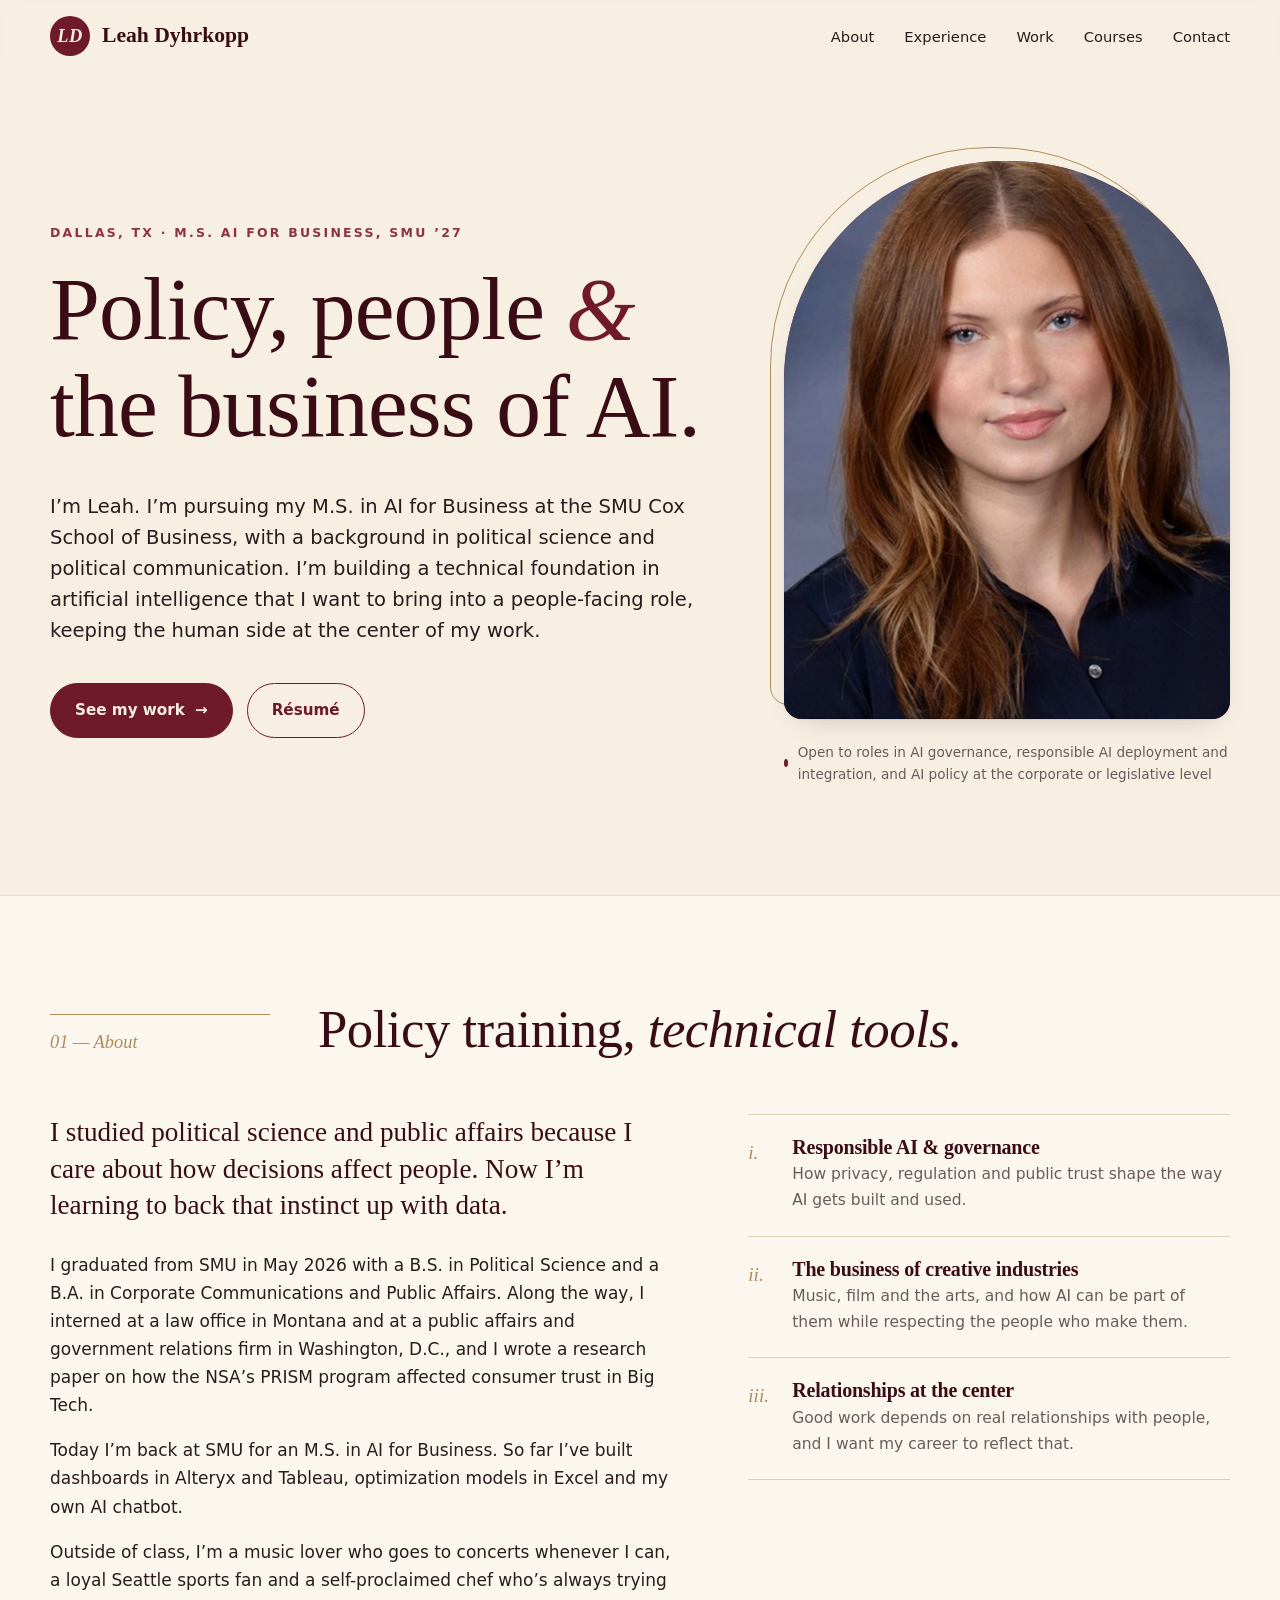
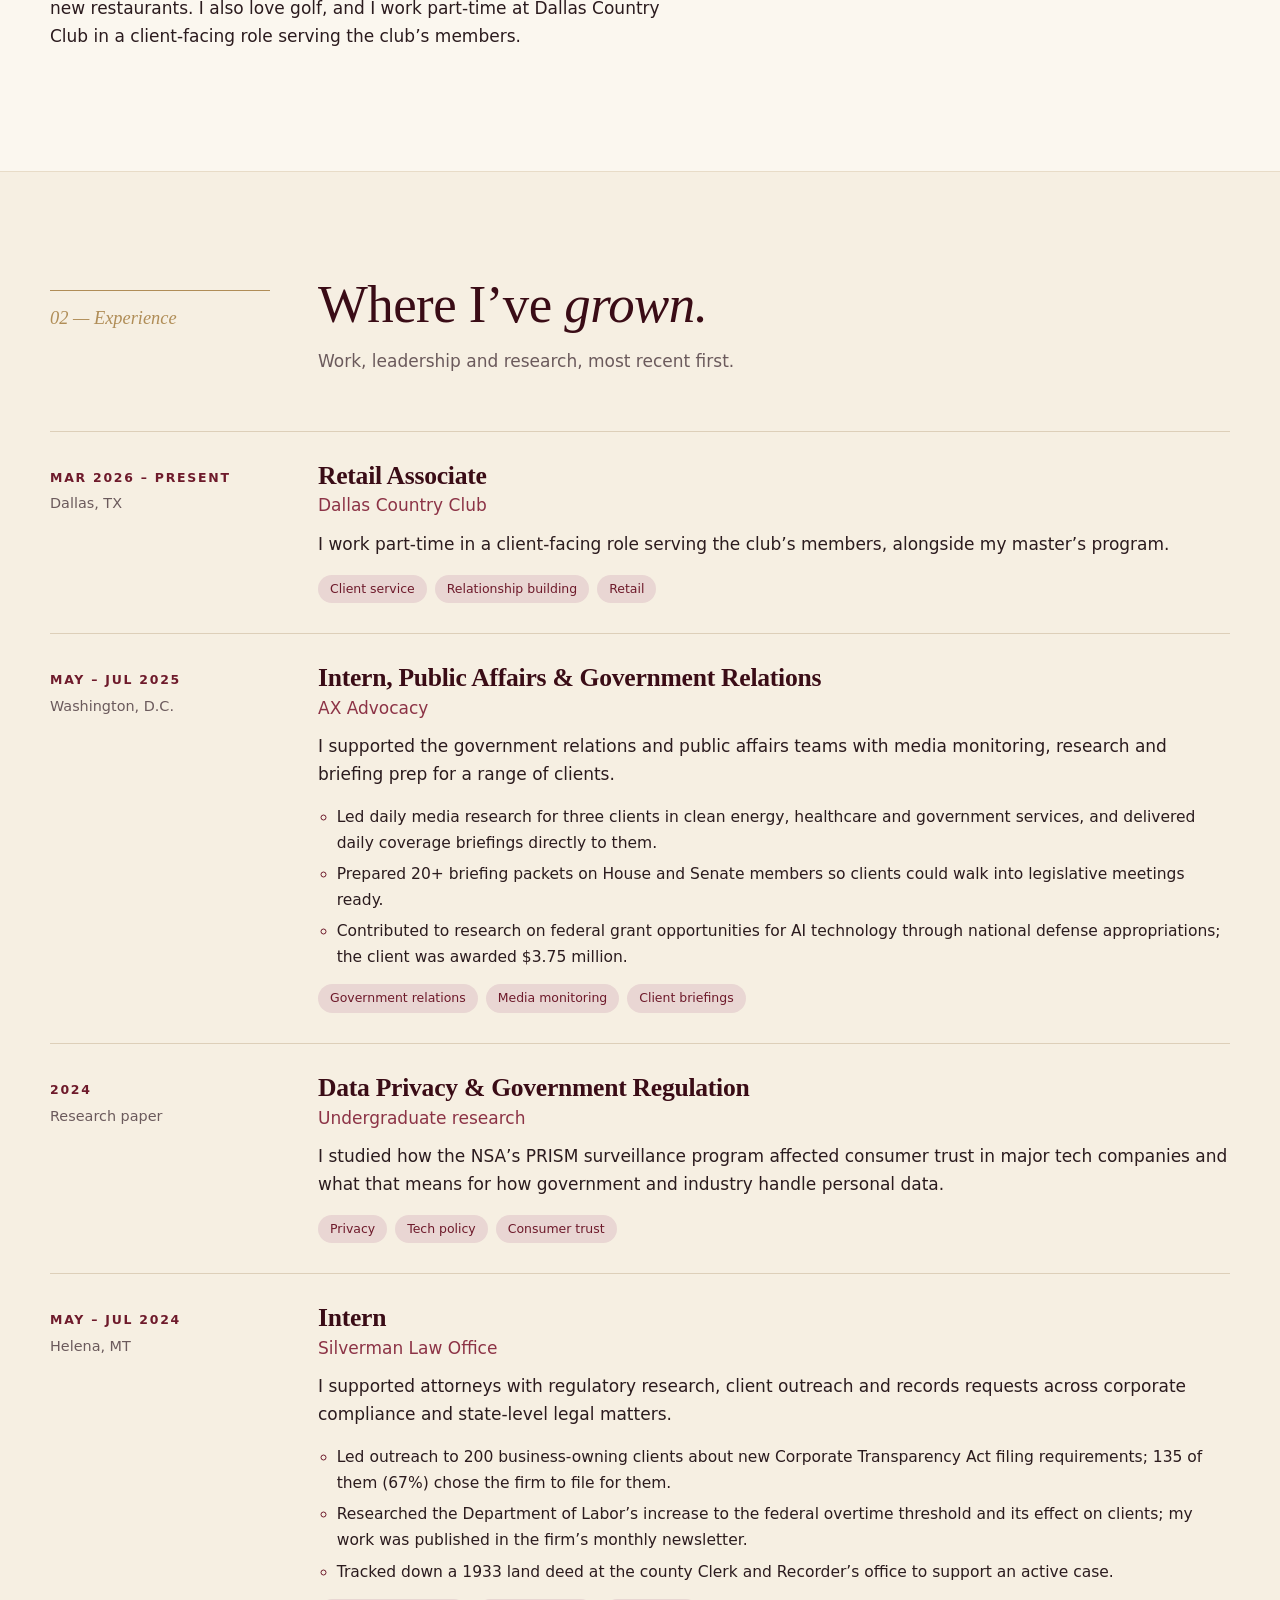
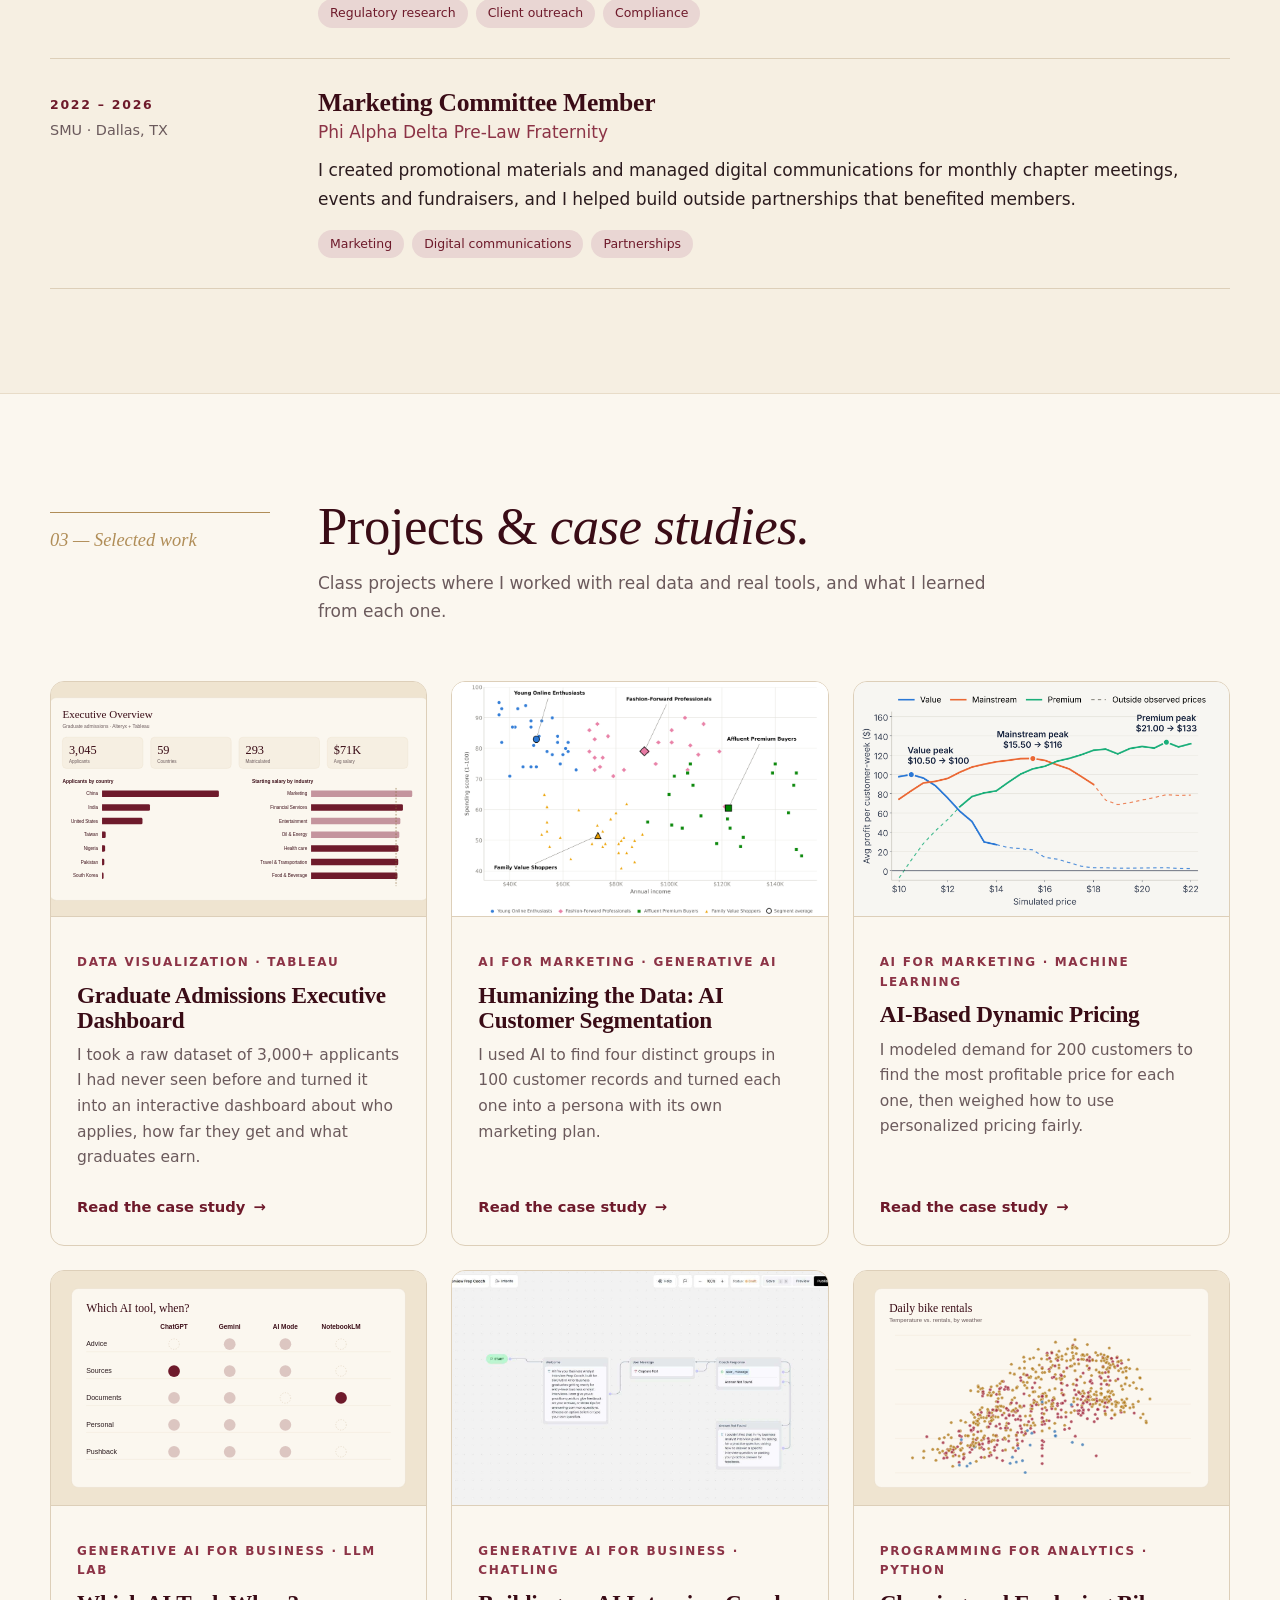
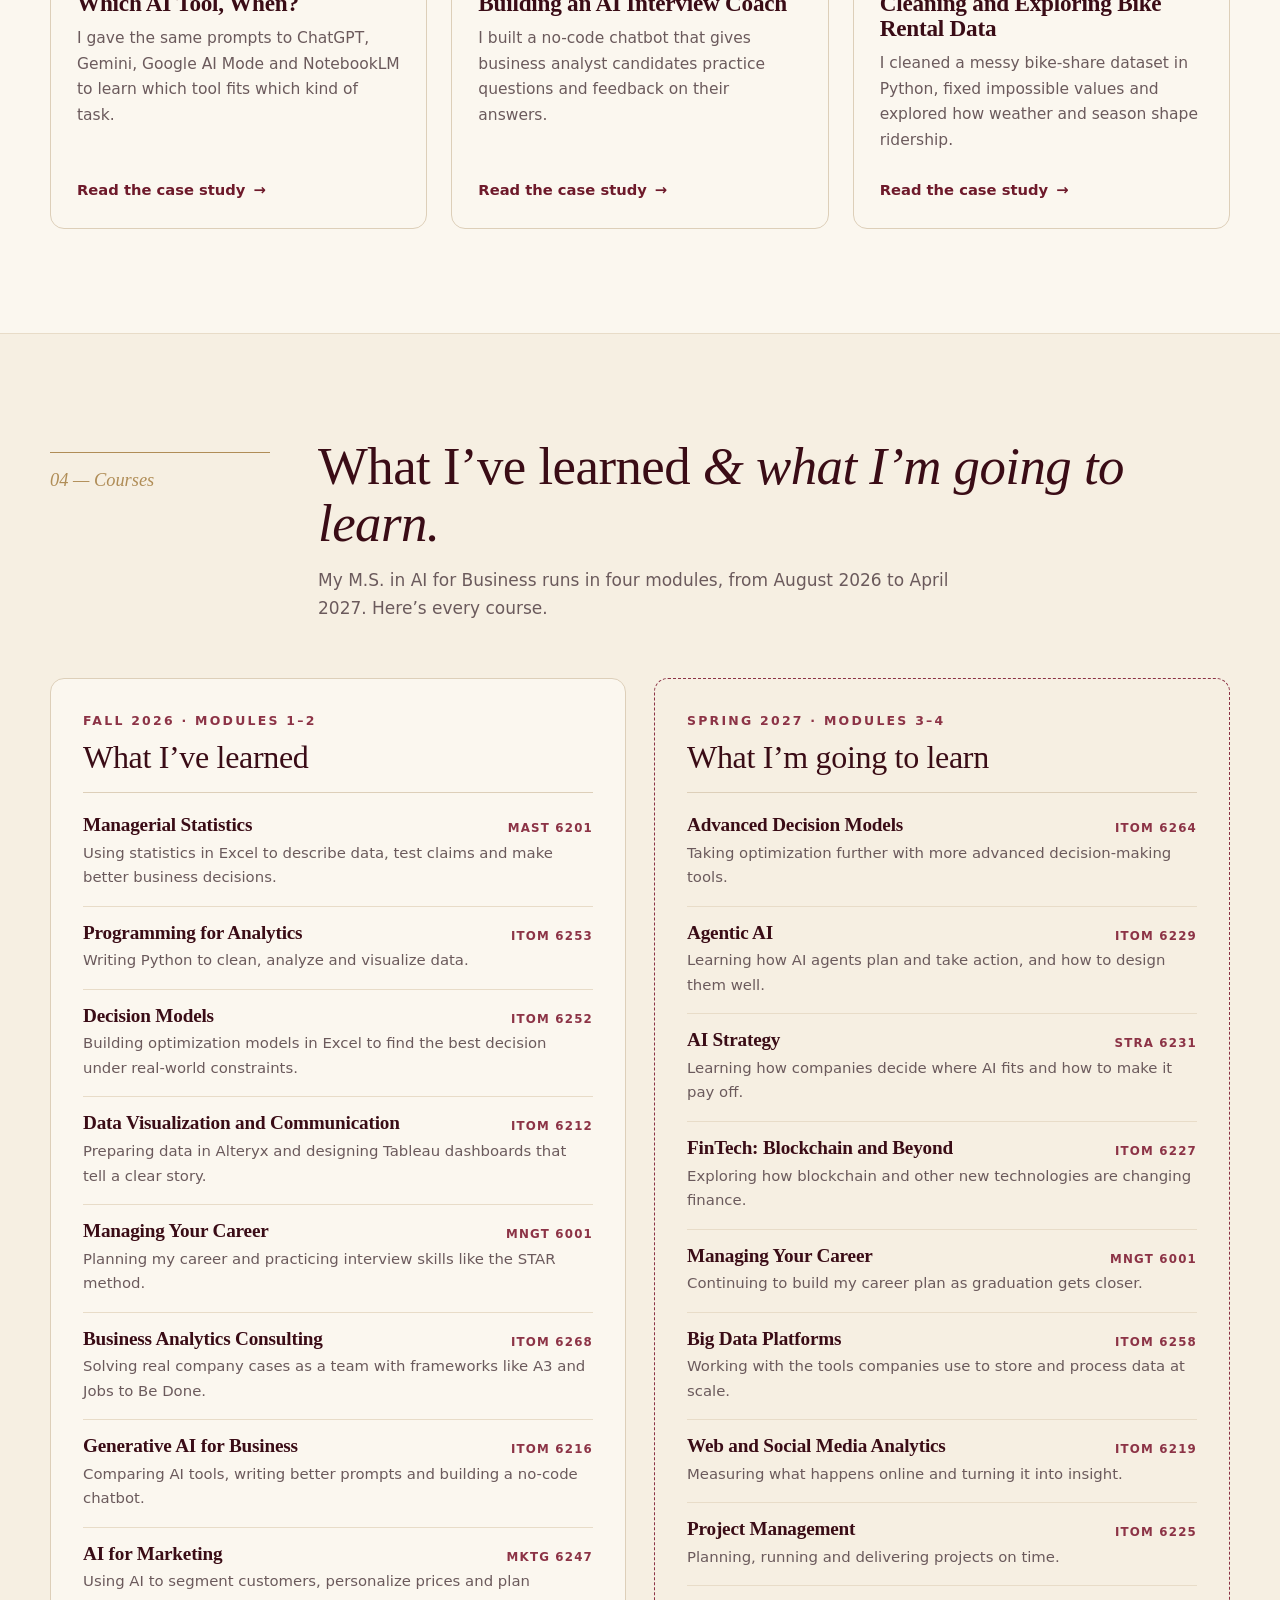
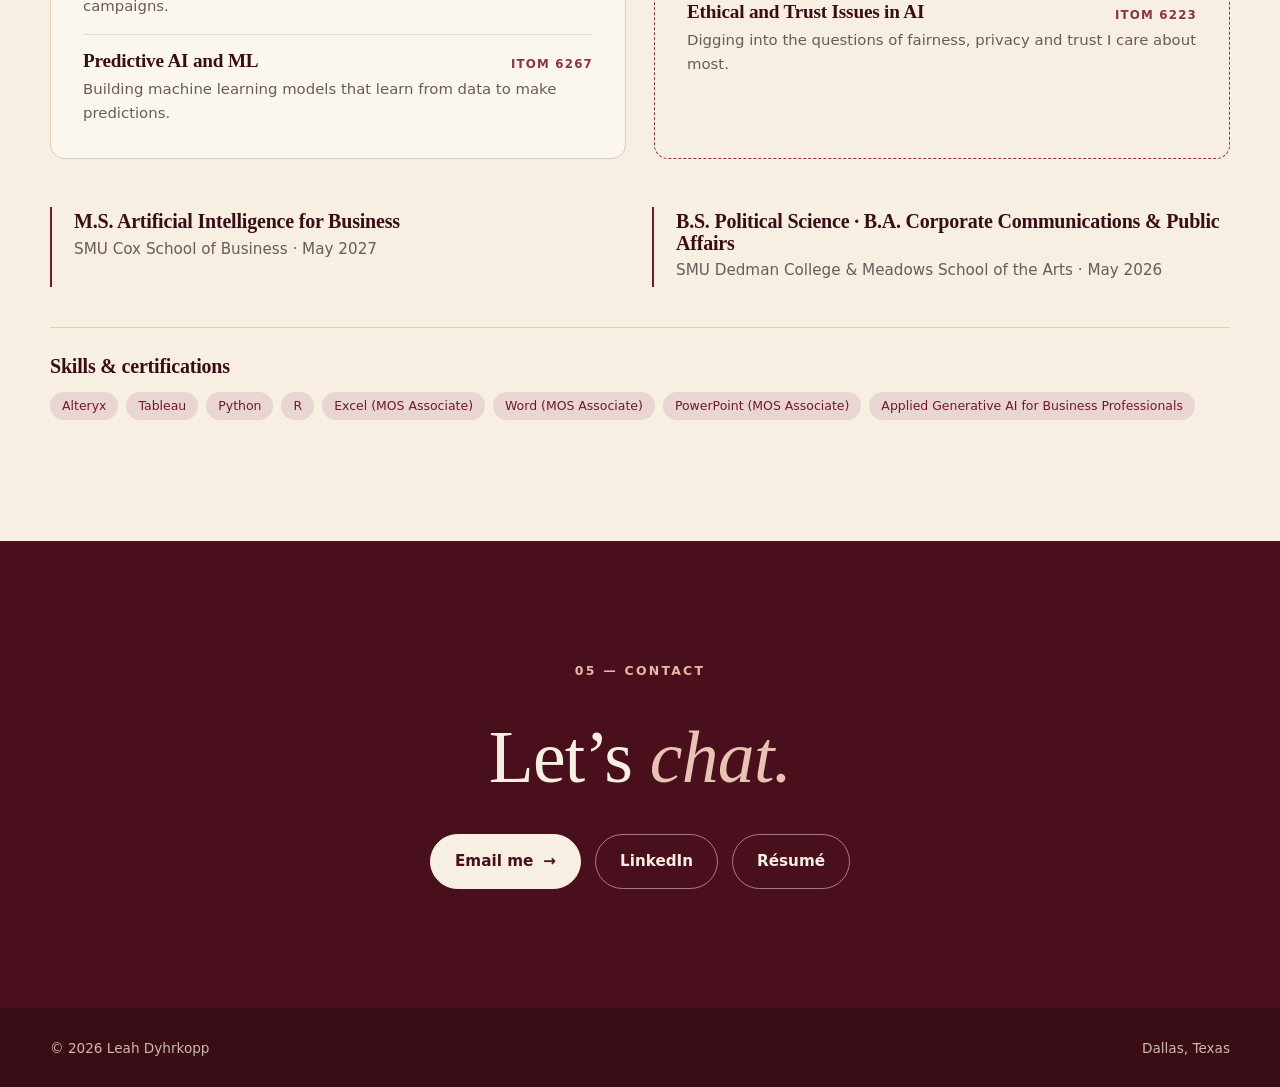
==== commit daa62c2e: "Simplify contact section" ====
--- a/index.html
+++ b/index.html
@@ -305,8 +305,7 @@
     <section class="section-dark contact" id="contact">
       <div class="wrap">
         <p class="eyebrow">05 — Contact</p>
-        <h2>Let’s grab a <em>coffee.</em></h2>
-        <p>I’m always happy to meet people working on responsible AI, policy and the business of creative industries. Send me a note!</p>
+        <h2>Let’s <em>chat.</em></h2>
         <div class="contact-actions">
           <a class="btn btn-primary" href="mailto:leah.dyhr@gmail.com">Email me <span class="arrow" aria-hidden="true">→</span></a>
           <a class="btn btn-ghost" href="https://www.linkedin.com/in/leah-dyhrkopp" target="_blank" rel="noopener">LinkedIn</a>
--- a/style.css
+++ b/style.css
@@ -561,3 +561,4 @@
   .viz-body-side { grid-template-columns: 1fr; }
   .viz-card { padding: 20px; }
 }
+.contact h2 { margin-bottom: 36px; }
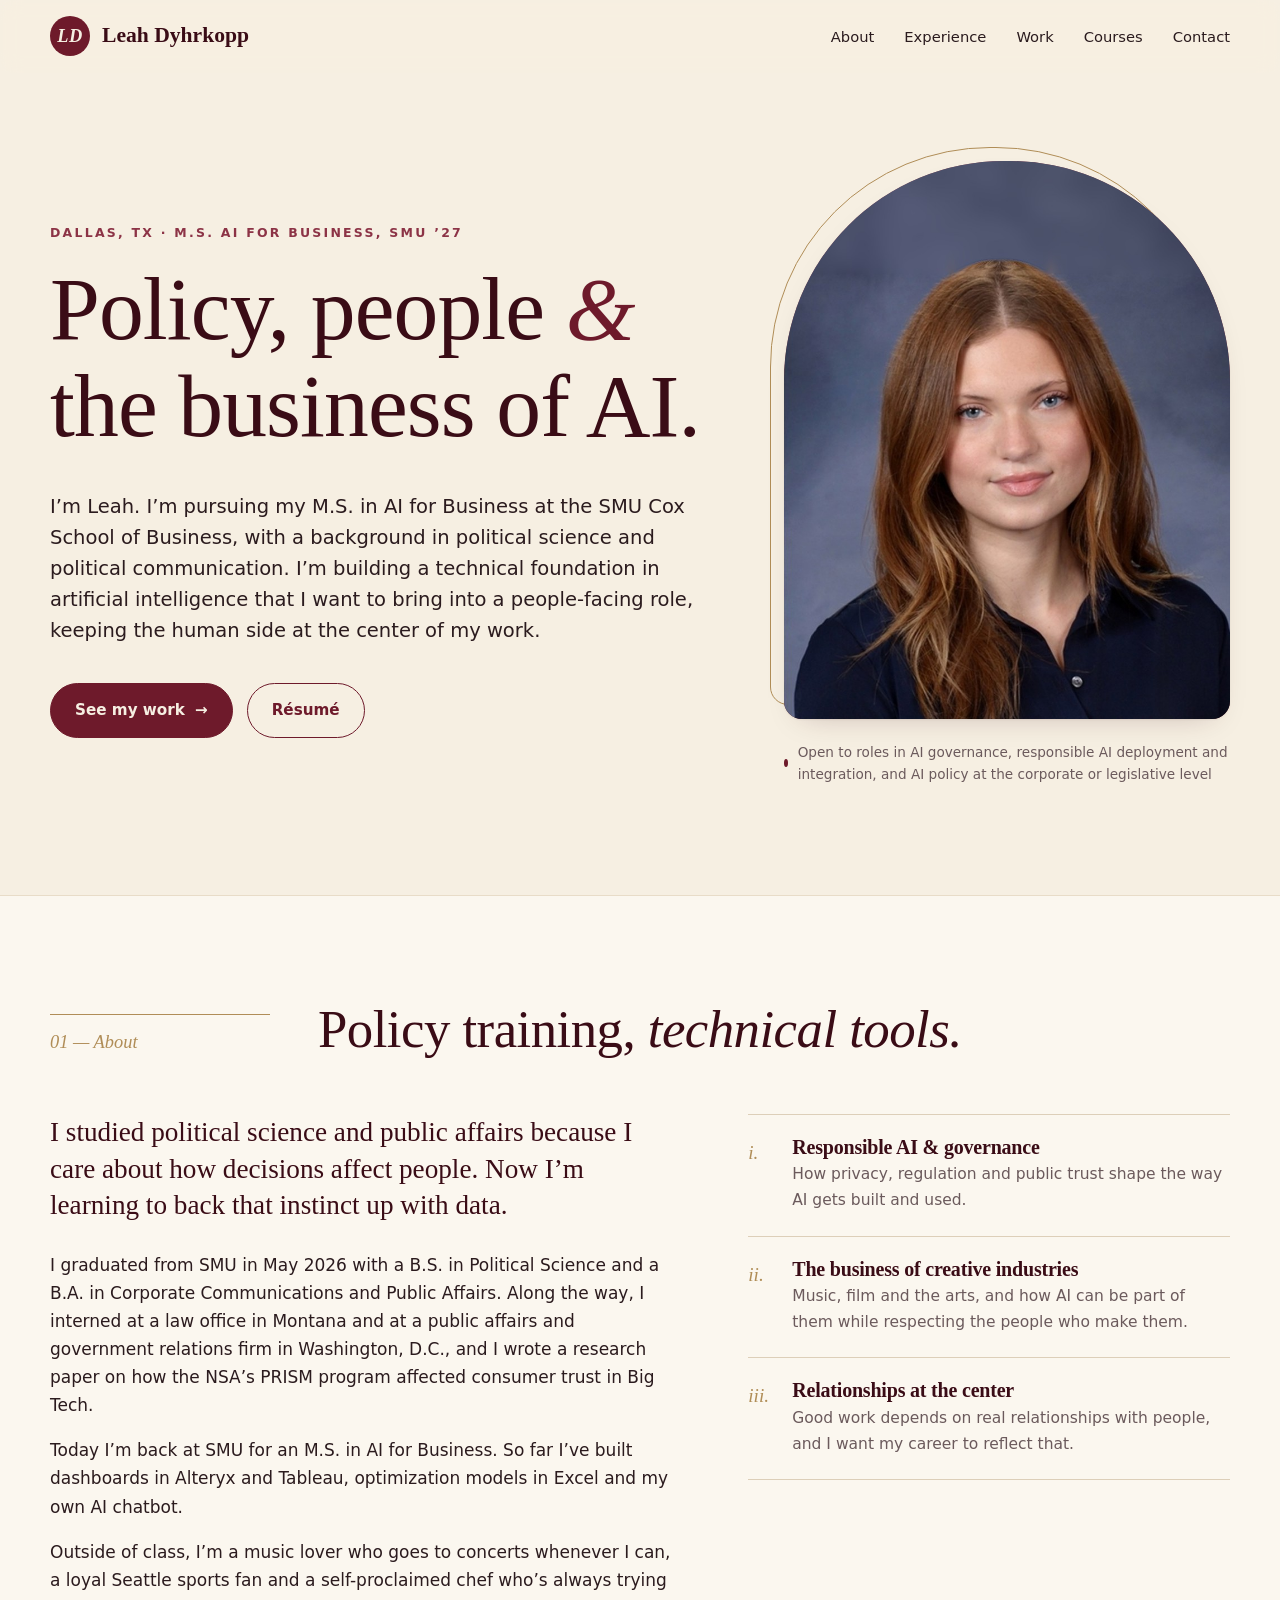
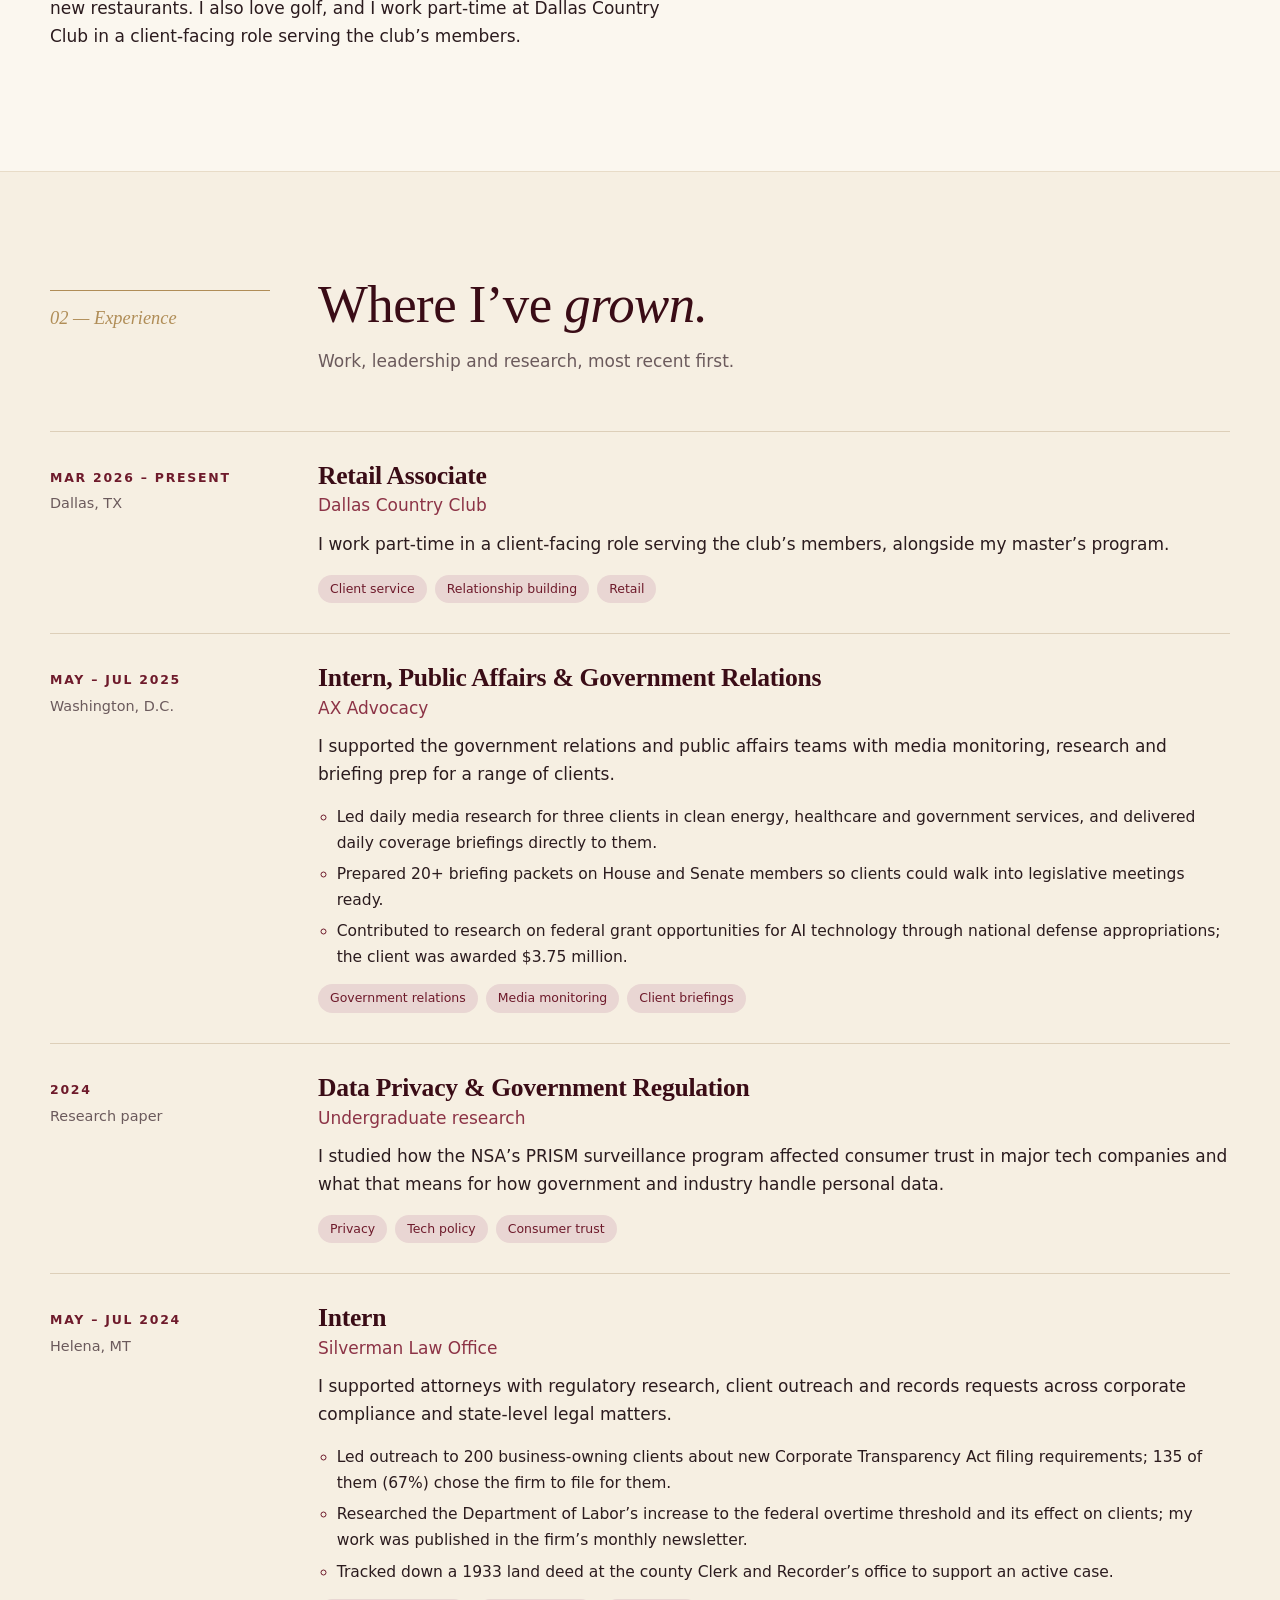
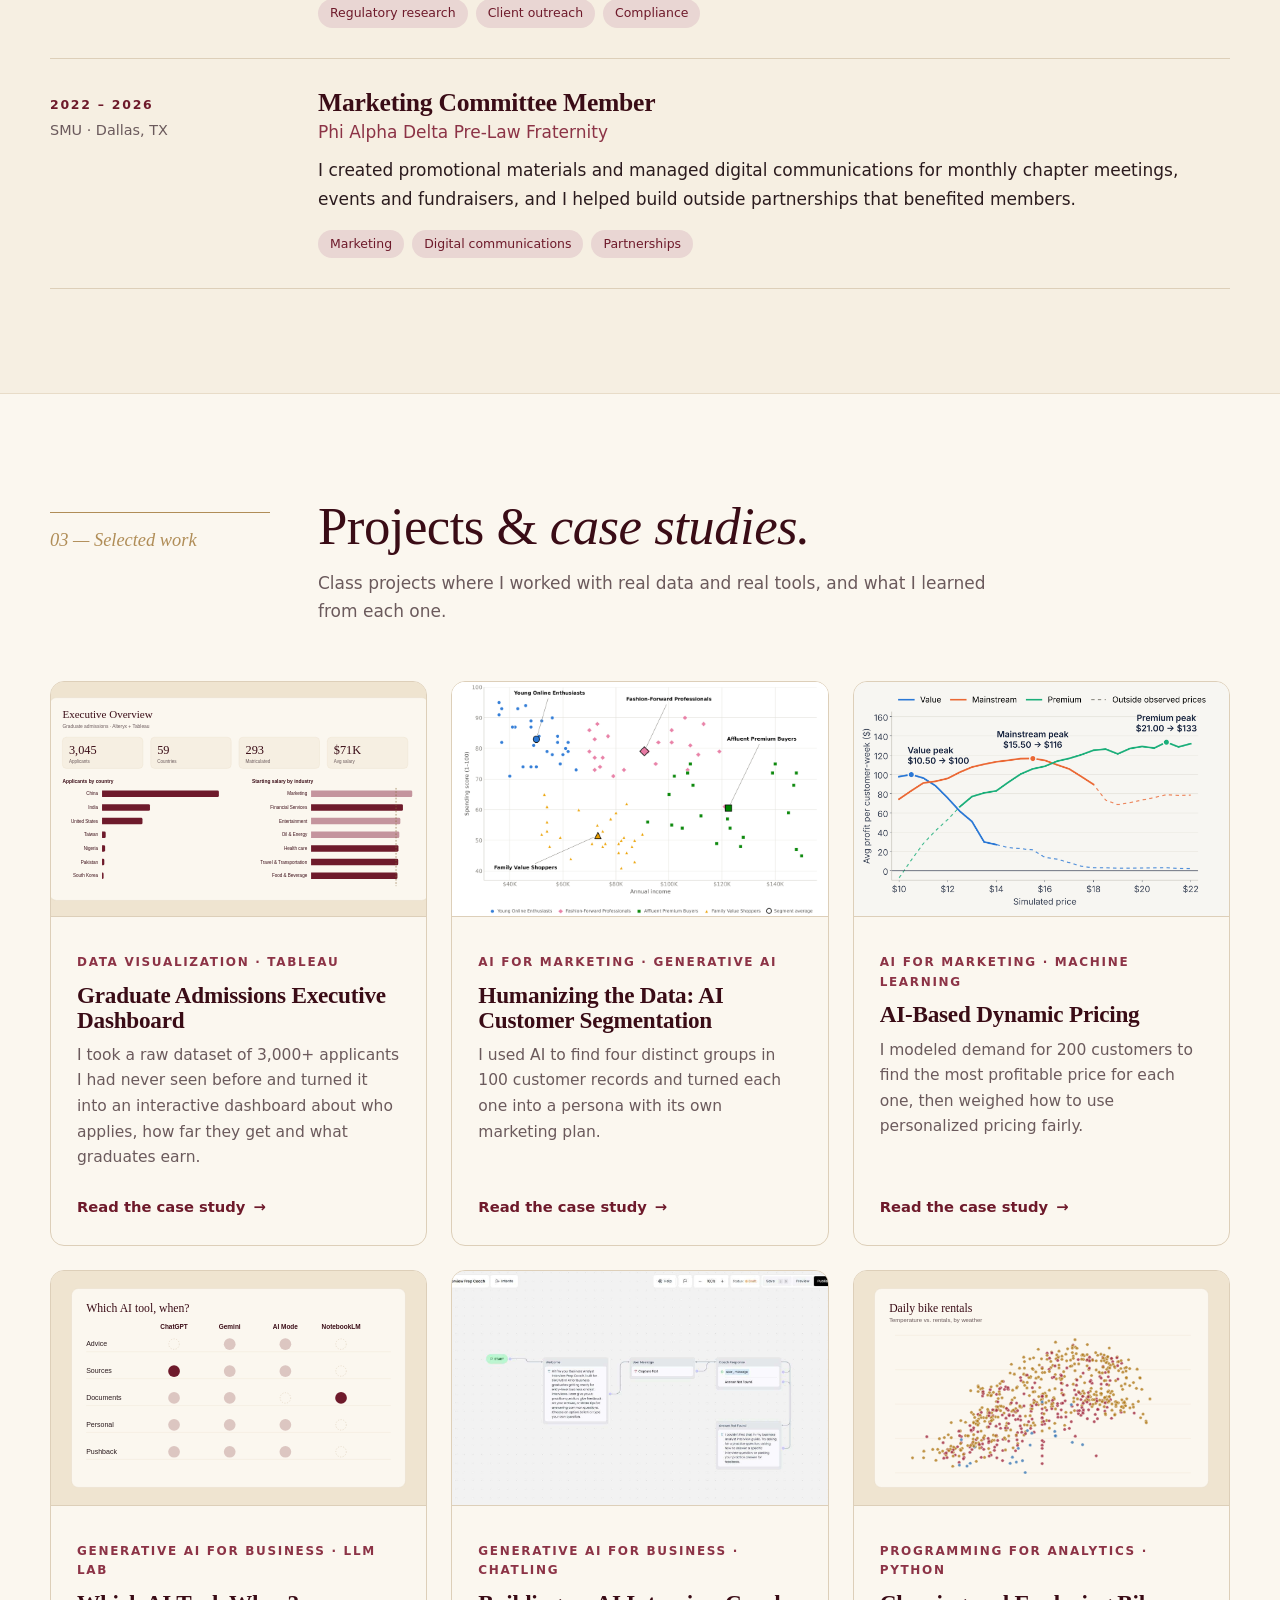
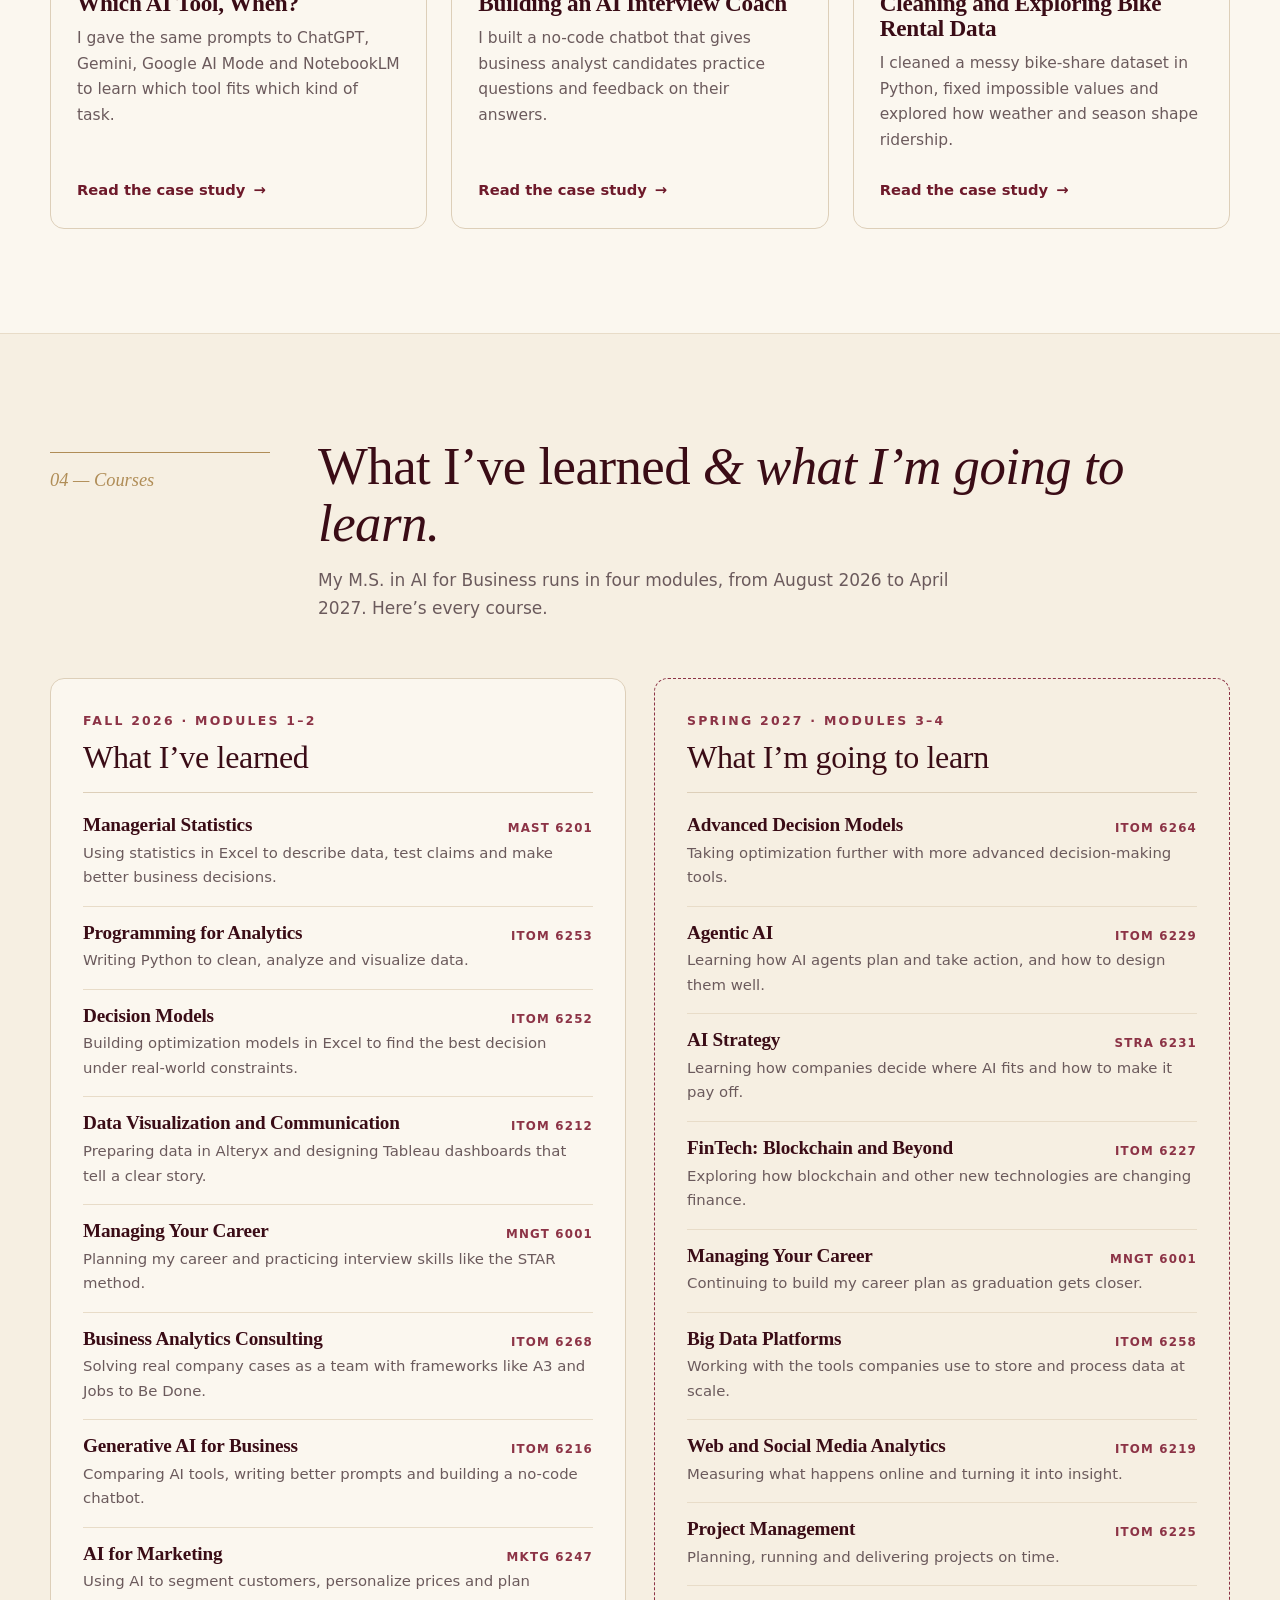
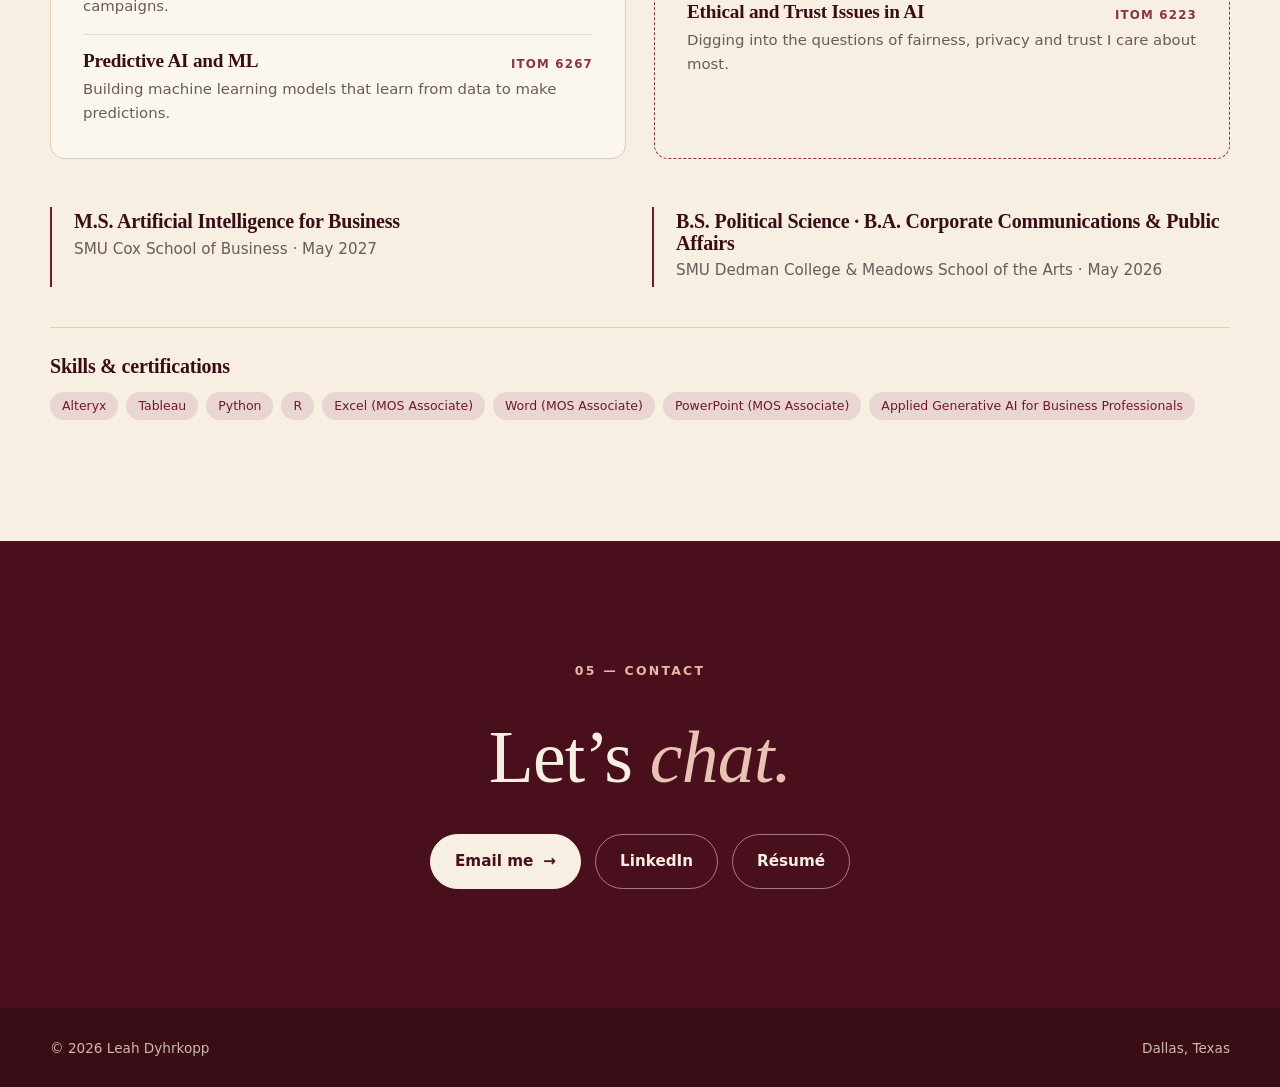
==== commit 4d5f7040: "Zoom out headshot so full head shows" ====
--- a/index.html
+++ b/index.html
@@ -52,7 +52,7 @@
         <div class="portrait-frame reveal">
           <div class="portrait-arch">
             <div class="portrait">
-              <img src="headshot.jpg" alt="Portrait of Leah Dyhrkopp" width="800" height="800">
+              <img src="headshot.jpg?v=2" alt="Portrait of Leah Dyhrkopp" width="798" height="1000">
             </div>
           </div>
           <p class="portrait-caption"><span class="dot" aria-hidden="true"></span> Open to roles in AI governance, responsible AI deployment and integration, and AI policy at the corporate or legislative level</p>
--- a/style.css
+++ b/style.css
@@ -477,7 +477,7 @@
 .tl-points li::marker { color: var(--maroon); }
 .toolkit { margin-top: 40px; padding-top: 28px; border-top: 1px solid var(--line); }
 .toolkit h4 { margin: 0; }
-.portrait img { object-position: center 30%; }
+.portrait img { object-position: center top; }
 
 /* ---------- Mid-size project cards ---------- */
 .card-mid { grid-column: span 2; padding: 0; overflow: hidden; }
